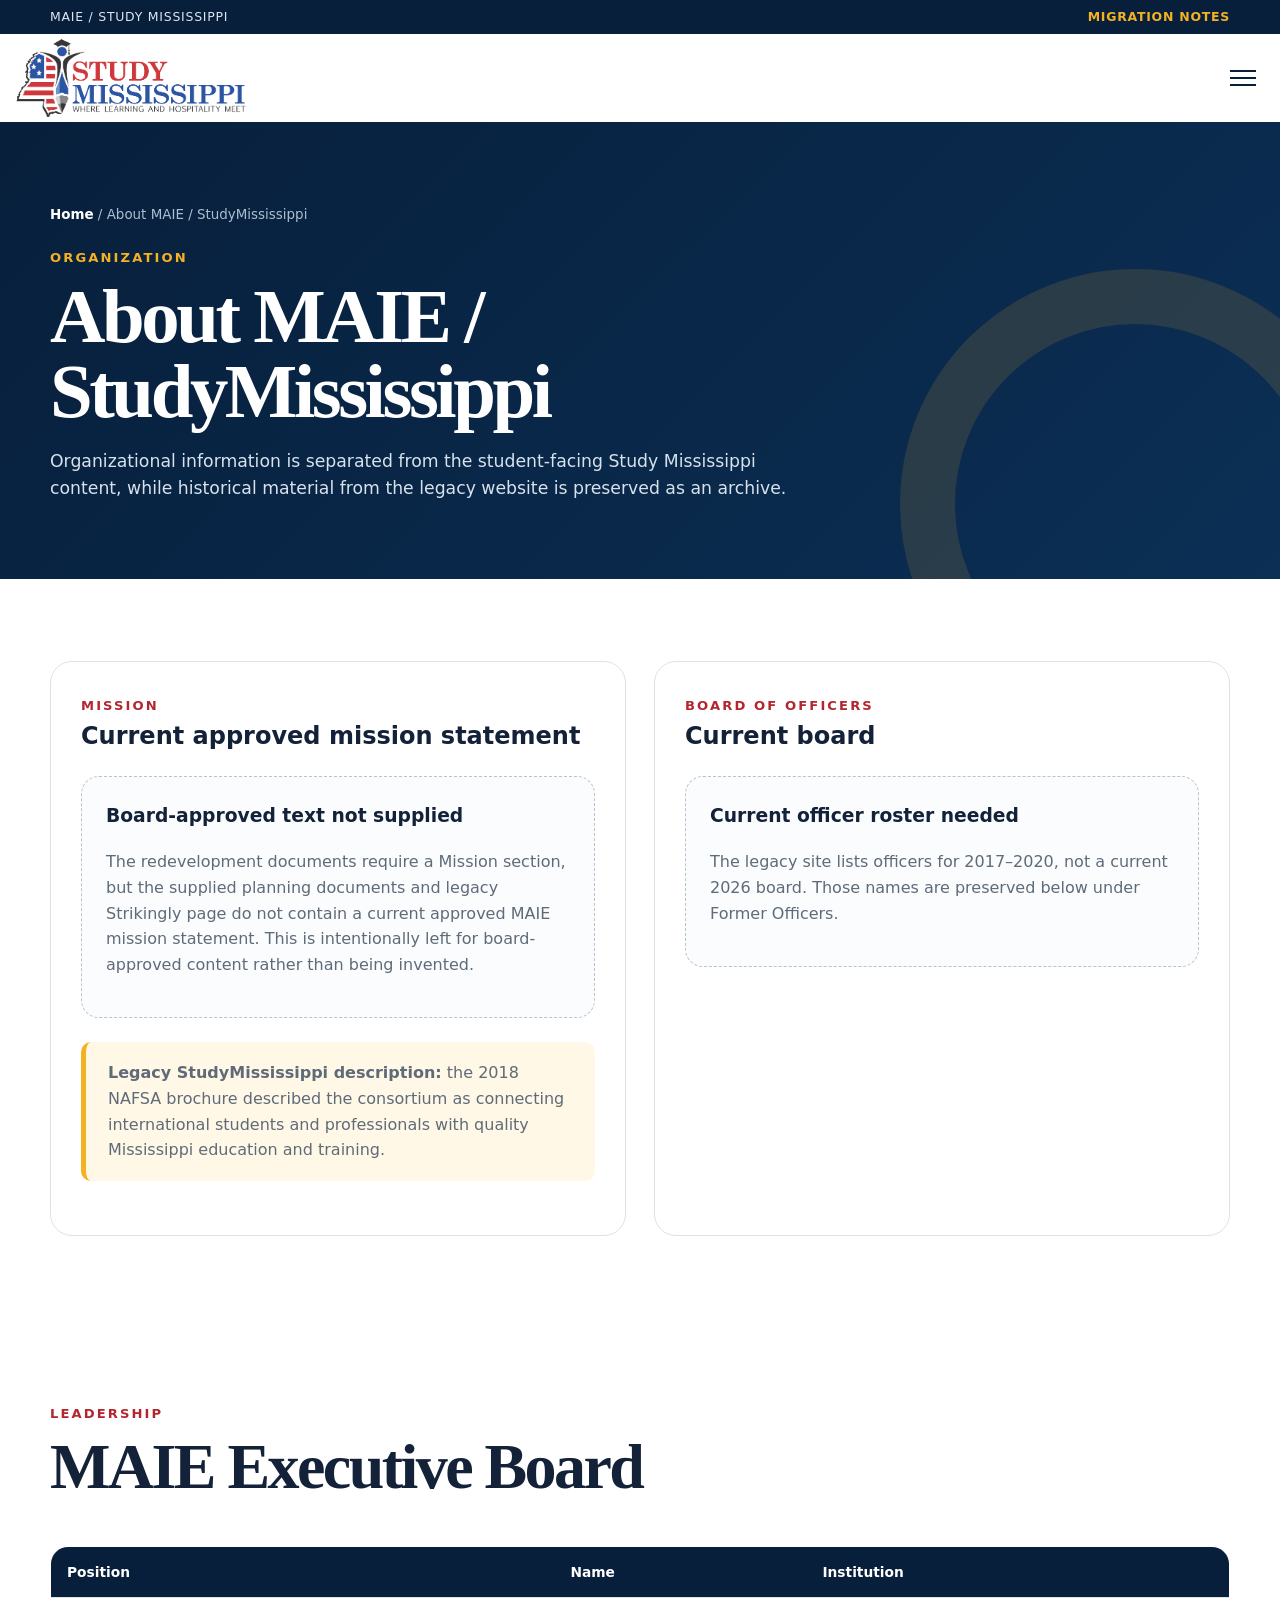
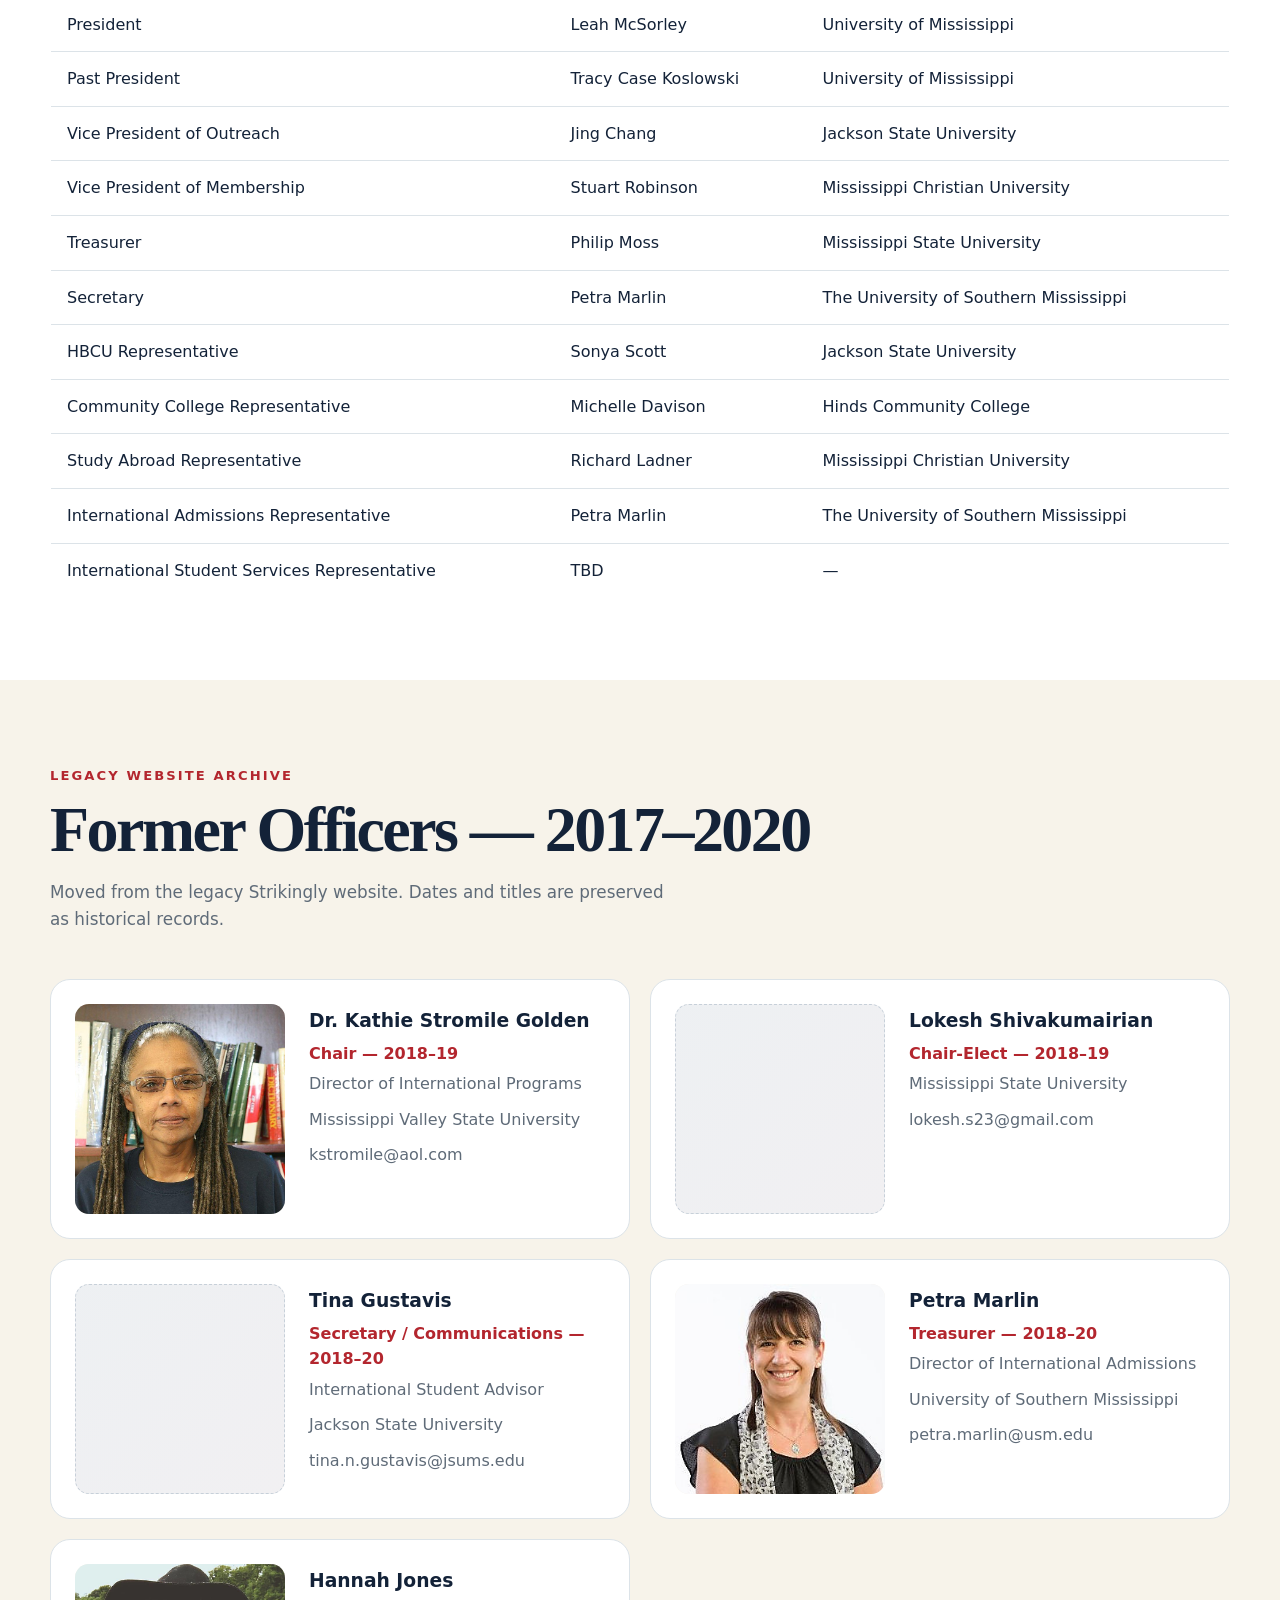
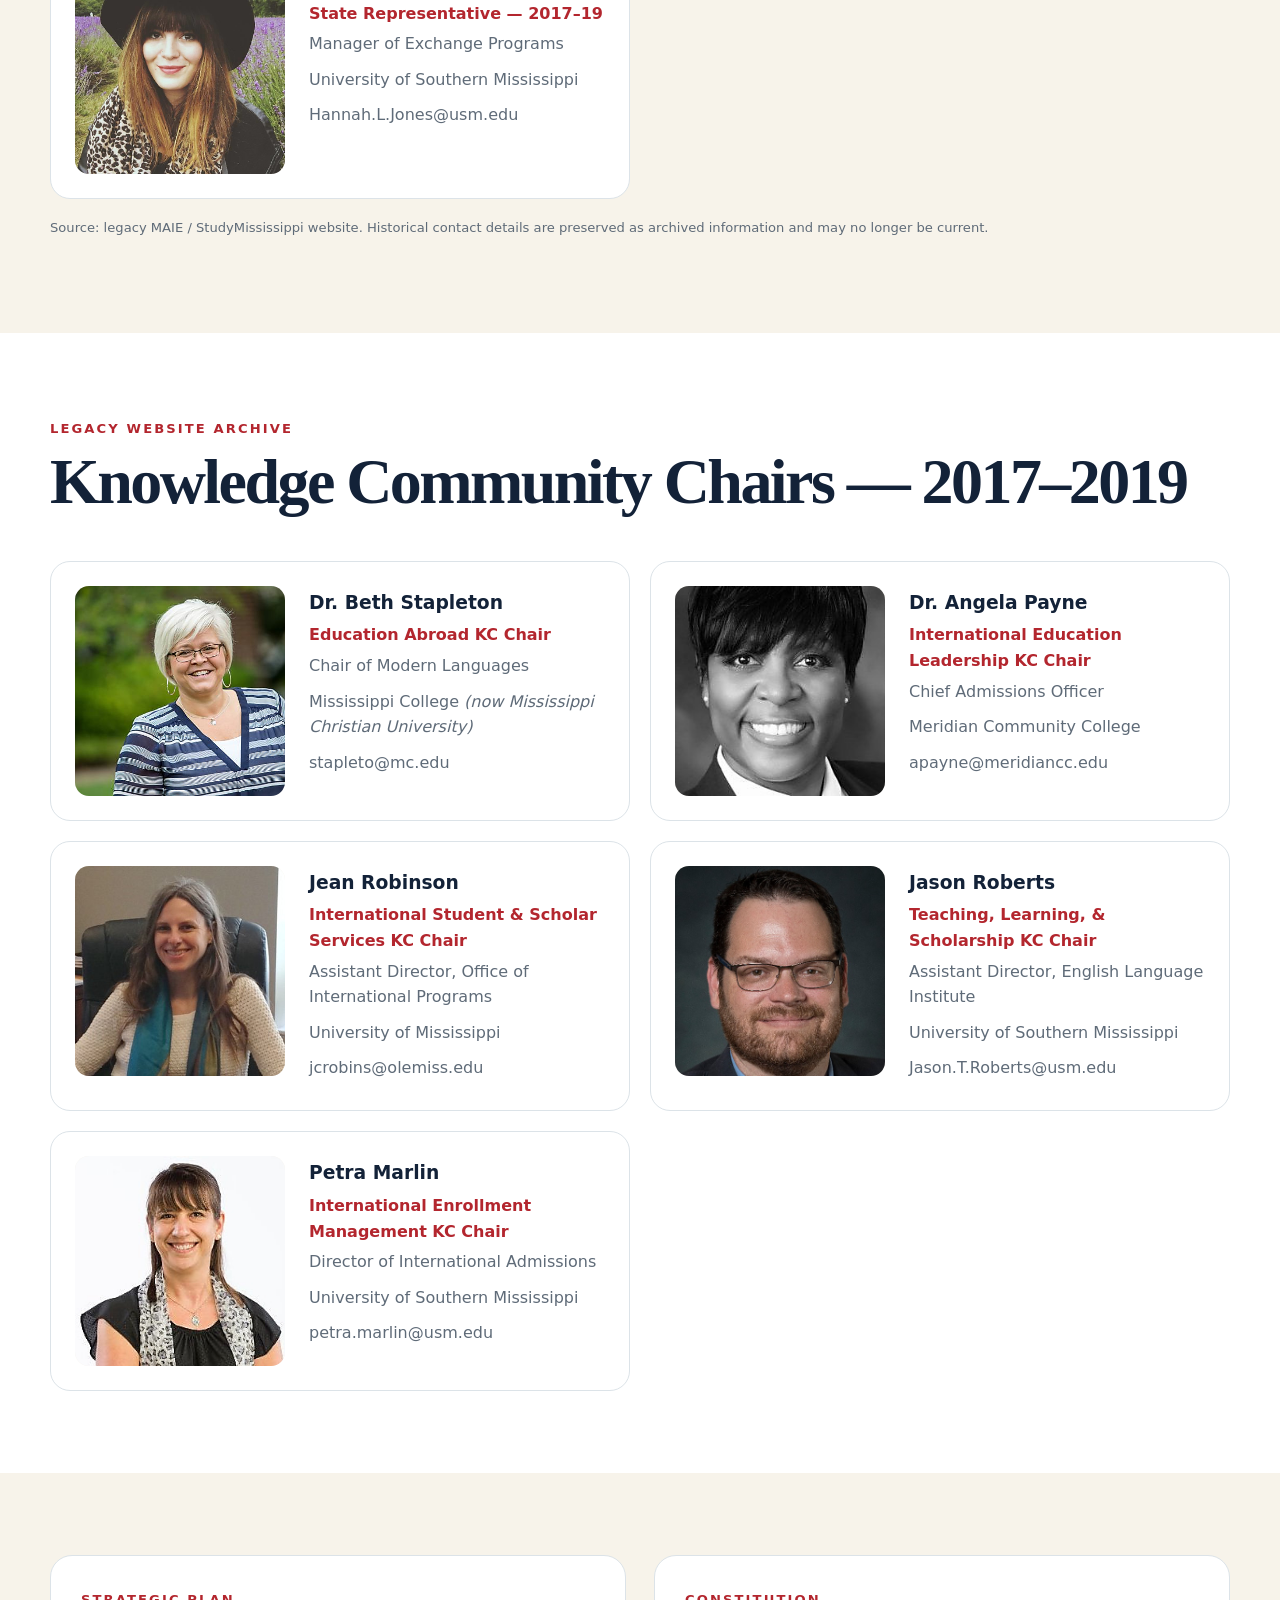
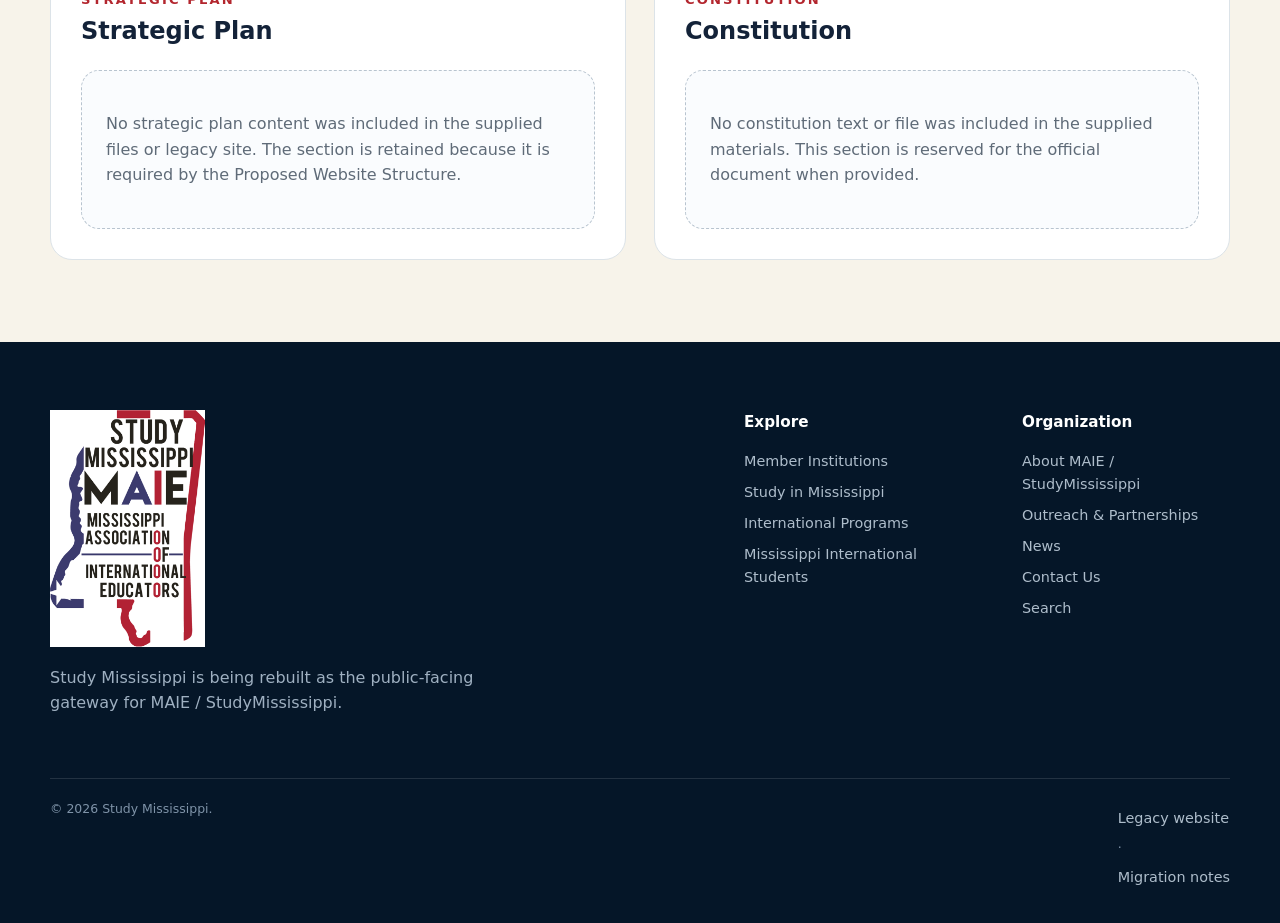
==== about.html @ 1ff39a33 "Update site links to news.html" ====
<!doctype html><html lang="en"><head><meta charset="utf-8"><meta name="viewport" content="width=device-width, initial-scale=1"><meta name="description" content="About MAIE / StudyMississippi - Study Mississippi"><title>About MAIE / StudyMississippi | Study Mississippi</title><link rel="stylesheet" href="styles.css?v=20261002-nav-dropdowns"><!-- Local portrait originals synced into assets/people on 2026-10-01. --></head><body><a class="skip-link" href="#main">Skip to content</a>
<header class="site-header">
  <div class="utility-bar"><div class="container utility-inner"><span>MAIE / Study Mississippi</span><a href="migration-notes.html">Migration Notes</a></div></div>
  <div class="container nav-wrap">
    <a class="brand" href="index.html" aria-label="Study Mississippi home"><img src="assets/user-horizontal-logo.jpg" alt="Study Mississippi"></a>
    <button class="menu-toggle" type="button" aria-expanded="false" aria-controls="main-nav"><span></span><span></span><span></span><span class="sr-only">Open menu</span></button>
    <nav id="main-nav" class="main-nav" aria-label="Main navigation"><a href="about.html" aria-current="page">About MAIE / StudyMississippi</a><a href="member-institutions.html">Member Institutions</a><a href="study-in-mississippi.html">Study in Mississippi</a><a href="international-programs.html">International Programs</a><a href="international-students.html">Mississippi International Students</a><a href="outreach-partnerships.html">Outreach &amp; Partnerships</a><a href="contact.html">Contact Us</a><a href="news.html">News</a><form class="header-search" action="search.html" method="get" role="search"><label class="sr-only" for="header-search-abouthtml">Search</label><input id="header-search-abouthtml" name="q" type="search" placeholder="Search"><button type="submit" aria-label="Search">⌕</button></form></nav>
  </div>
</header><main id="main"><section class="page-hero"><div class="container"><div class="breadcrumbs"><a href="index.html">Home</a> / About MAIE / StudyMississippi</div><span class="section-kicker">Organization</span><h1>About MAIE / StudyMississippi</h1><p>Organizational information is separated from the student-facing Study Mississippi content, while historical material from the legacy website is preserved as an archive.</p></div></section><section class="page-section"><div class="container">
<div class="content-grid">
<article class="info-card"><span class="section-kicker">Mission</span><h2>Current approved mission statement</h2><div class="pending-box"><h3>Board-approved text not supplied</h3><p>The redevelopment documents require a Mission section, but the supplied planning documents and legacy Strikingly page do not contain a current approved MAIE mission statement. This is intentionally left for board-approved content rather than being invented.</p></div>
<p class="archive-note"><strong>Legacy StudyMississippi description:</strong> the 2018 NAFSA brochure described the consortium as connecting international students and professionals with quality Mississippi education and training.</p></article>
<article class="info-card"><span class="section-kicker">Board of Officers</span><h2>Current board</h2><div class="pending-box"><h3>Current officer roster needed</h3><p>The legacy site lists officers for 2017–2020, not a current 2026 board. Those names are preserved below under Former Officers.</p></div></article>
</div>
</div></section>

<section class="page-section" id="executive-board"><div class="container">
<div class="section-heading"><span class="section-kicker">Leadership</span><h2>MAIE Executive Board</h2></div>
<table class="record-table"><thead><tr><th>Position</th><th>Name</th><th>Institution</th></tr></thead><tbody>
<tr><td>President</td><td>Leah McSorley</td><td>University of Mississippi</td></tr>
<tr><td>Past President</td><td>Tracy Case Koslowski</td><td>University of Mississippi</td></tr>
<tr><td>Vice President of Outreach</td><td>Jing Chang</td><td>Jackson State University</td></tr>
<tr><td>Vice President of Membership</td><td>Stuart Robinson</td><td>Mississippi Christian University</td></tr>
<tr><td>Treasurer</td><td>Philip Moss</td><td>Mississippi State University</td></tr>
<tr><td>Secretary</td><td>Petra Marlin</td><td>The University of Southern Mississippi</td></tr>
<tr><td>HBCU Representative</td><td>Sonya Scott</td><td>Jackson State University</td></tr>
<tr><td>Community College Representative</td><td>Michelle Davison</td><td>Hinds Community College</td></tr>
<tr><td>Study Abroad Representative</td><td>Richard Ladner</td><td>Mississippi Christian University</td></tr>
<tr><td>International Admissions Representative</td><td>Petra Marlin</td><td>The University of Southern Mississippi</td></tr>
<tr><td>International Student Services Representative</td><td>TBD</td><td>&mdash;</td></tr>
</tbody></table>
</div></section>

<section class="page-section alt" id="former-officers"><div class="container"><div class="section-heading"><span class="section-kicker">Legacy website archive</span><h2>Former Officers — 2017–2020</h2><p>Moved from the legacy Strikingly website. Dates and titles are preserved as historical records.</p></div>
<div class="profile-grid">
<div class="profile-card"><img class="profile-photo" loading="lazy" decoding="async" src="assets/people/kathie-stromile-golden.jpg" alt="Legacy portrait from the 2018 MAIE website"><h3>Dr. Kathie Stromile Golden</h3><div class="role">Chair — 2018–19</div><p>Director of International Programs</p><p>Mississippi Valley State University</p><p><a href="mailto:kstromile@aol.com">kstromile@aol.com</a></p></div>
<div class="profile-card"><div class="profile-photo profile-photo-placeholder" aria-hidden="true"></div><h3>Lokesh Shivakumairian</h3><div class="role">Chair-Elect — 2018–19</div><p>Mississippi State University</p><p><a href="mailto:lokesh.s23@gmail.com">lokesh.s23@gmail.com</a></p></div>
<div class="profile-card"><div class="profile-photo profile-photo-placeholder" aria-hidden="true"></div><h3>Tina Gustavis</h3><div class="role">Secretary / Communications — 2018–20</div><p>International Student Advisor</p><p>Jackson State University</p><p><a href="mailto:tina.n.gustavis@jsums.edu">tina.n.gustavis@jsums.edu</a></p></div>
<div class="profile-card"><img class="profile-photo" loading="lazy" decoding="async" src="assets/people/petra-marlin-board.jpg" alt="Legacy portrait from the 2018 MAIE website"><h3>Petra Marlin</h3><div class="role">Treasurer — 2018–20</div><p>Director of International Admissions</p><p>University of Southern Mississippi</p><p><a href="mailto:petra.marlin@usm.edu">petra.marlin@usm.edu</a></p></div>
<div class="profile-card"><img class="profile-photo" loading="lazy" decoding="async" src="assets/people/hannah-jones.jpg" alt="Legacy portrait from the 2018 MAIE website"><h3>Hannah Jones</h3><div class="role">State Representative — 2017–19</div><p>Manager of Exchange Programs</p><p>University of Southern Mississippi</p><p><a href="mailto:Hannah.L.Jones@usm.edu">Hannah.L.Jones@usm.edu</a></p></div>
</div>
<p class="source-note">Source: legacy MAIE / StudyMississippi website. Historical contact details are preserved as archived information and may no longer be current.</p>
</div></section>

<section class="page-section" id="kc-chairs"><div class="container"><div class="section-heading"><span class="section-kicker">Legacy website archive</span><h2>Knowledge Community Chairs — 2017–2019</h2></div>
<div class="profile-grid">
<div class="profile-card"><img class="profile-photo" loading="lazy" decoding="async" src="assets/people/beth-stapleton.jpg" alt="Legacy section image from the 2018 MAIE website"><h3>Dr. Beth Stapleton</h3><div class="role">Education Abroad KC Chair</div><p>Chair of Modern Languages</p><p>Mississippi College <em>(now Mississippi Christian University)</em></p><p><a href="mailto:stapleto@mc.edu">stapleto@mc.edu</a></p></div>
<div class="profile-card"><img class="profile-photo" loading="lazy" decoding="async" src="assets/people/angela-payne.jpg" alt="Legacy section image from the 2018 MAIE website"><h3>Dr. Angela Payne</h3><div class="role">International Education Leadership KC Chair</div><p>Chief Admissions Officer</p><p>Meridian Community College</p><p><a href="mailto:apayne@meridiancc.edu">apayne@meridiancc.edu</a></p></div>
<div class="profile-card"><img class="profile-photo" loading="lazy" decoding="async" src="assets/people/jean-robinson.jpg" alt="Legacy section image from the 2018 MAIE website"><h3>Jean Robinson</h3><div class="role">International Student & Scholar Services KC Chair</div><p>Assistant Director, Office of International Programs</p><p>University of Mississippi</p><p><a href="mailto:jcrobins@olemiss.edu">jcrobins@olemiss.edu</a></p></div>
<div class="profile-card"><img class="profile-photo" loading="lazy" decoding="async" src="assets/people/jason-roberts.jpg" alt="Legacy section image from the 2018 MAIE website"><h3>Jason Roberts</h3><div class="role">Teaching, Learning, & Scholarship KC Chair</div><p>Assistant Director, English Language Institute</p><p>University of Southern Mississippi</p><p><a href="mailto:Jason.T.Roberts@usm.edu">Jason.T.Roberts@usm.edu</a></p></div>
<div class="profile-card"><img class="profile-photo" loading="lazy" decoding="async" src="assets/people/petra-marlin-kc.jpg" alt="Legacy section image from the 2018 MAIE website"><h3>Petra Marlin</h3><div class="role">International Enrollment Management KC Chair</div><p>Director of International Admissions</p><p>University of Southern Mississippi</p><p><a href="mailto:petra.marlin@usm.edu">petra.marlin@usm.edu</a></p></div>
</div></div></section>

<section class="page-section alt"><div class="container"><div class="content-grid">
<article class="info-card"><span class="section-kicker">Strategic Plan</span><h2>Strategic Plan</h2><div class="pending-box"><p>No strategic plan content was included in the supplied files or legacy site. The section is retained because it is required by the Proposed Website Structure.</p></div></article>
<article class="info-card"><span class="section-kicker">Constitution</span><h2>Constitution</h2><div class="pending-box"><p>No constitution text or file was included in the supplied materials. This section is reserved for the official document when provided.</p></div></article>
</div></div></section></main><footer class="site-footer"><div class="container footer-grid">
    <div class="footer-brand"><img src="assets/user-horizontal-logo.jpg" alt="Study Mississippi"><p>Study Mississippi is being rebuilt as the public-facing gateway for MAIE / StudyMississippi.</p></div>
    <div><h3>Explore</h3><a href="member-institutions.html">Member Institutions</a><a href="study-in-mississippi.html">Study in Mississippi</a><a href="international-programs.html">International Programs</a><a href="international-students.html">Mississippi International Students</a></div>
    <div><h3>Organization</h3><a href="about.html">About MAIE / StudyMississippi</a><a href="outreach-partnerships.html">Outreach &amp; Partnerships</a><a href="news.html">News</a><a href="contact.html">Contact Us</a><a href="search.html">Search</a></div>
  </div><div class="container footer-bottom"><span>© <span id="year"></span> Study Mississippi.</span><span><a href="https://maiestudyms.mystrikingly.com/" target="_blank" rel="noreferrer">Legacy website</a> · <a href="migration-notes.html">Migration notes</a></span></div></footer><script src="script.js?v=20261002-nav-dropdowns"></script></body></html>
---- styles.css ----
:root{
  --navy:#071f3b;
  --navy-2:#0b2f55;
  --red:#b3262e;
  --gold:#f4b223;
  --cream:#f7f3ea;
  --sky:#dfeaf2;
  --ink:#132238;
  --muted:#5f6b78;
  --white:#fff;
  --line:#dce3e8;
  --shadow:0 20px 55px rgba(7,31,59,.12);
  --radius:22px;
}
*{box-sizing:border-box}
html{scroll-behavior:smooth}
body{margin:0;color:var(--ink);background:#fff;font-family:Inter,ui-sans-serif,system-ui,-apple-system,BlinkMacSystemFont,"Segoe UI",sans-serif;line-height:1.6}
img{max-width:100%;display:block}
a{color:inherit;text-decoration:none}
button{font:inherit}
.container{width:min(1180px,calc(100% - 40px));margin:0 auto}
.sr-only{position:absolute;width:1px;height:1px;padding:0;margin:-1px;overflow:hidden;clip:rect(0,0,0,0);white-space:nowrap;border:0}
.skip-link{position:fixed;left:16px;top:-80px;z-index:999;background:var(--gold);color:var(--navy);padding:10px 16px;border-radius:8px;font-weight:800}
.skip-link:focus{top:16px}

.utility-bar{background:var(--navy);color:#dce7f2;font-size:.78rem;letter-spacing:.06em;text-transform:uppercase}
.utility-inner{display:flex;justify-content:space-between;align-items:center;min-height:34px}
.utility-inner a{color:var(--gold);font-weight:800}

.site-header{position:relative;z-index:50;background:#fff;box-shadow:0 1px 0 rgba(7,31,59,.08)}
.nav-wrap{display:flex;align-items:center;justify-content:space-between;gap:30px;min-height:88px}
.brand{display:block;width:min(240px,35vw)}
.brand img{width:100%;height:auto;max-height:72px;object-fit:contain}
.main-nav{display:flex;align-items:center;gap:24px;font-weight:750;font-size:.94rem}
.main-nav>a:not(.nav-cta){position:relative}
.main-nav>a:not(.nav-cta)::after{content:"";position:absolute;height:2px;background:var(--red);left:0;right:100%;bottom:-6px;transition:.2s ease}
.main-nav>a:not(.nav-cta):hover::after{right:0}
.nav-cta{background:var(--red);color:#fff;padding:11px 16px;border-radius:999px}
.menu-toggle{display:none;border:0;background:transparent;padding:8px}
.menu-toggle span:not(.sr-only){display:block;width:26px;height:2px;background:var(--navy);margin:5px 0}

.hero{
  position:relative;
  min-height:738px;
  display:flex;
  align-items:center;
  color:#fff;
  overflow:hidden;
  background:#071f3b;
}
.hero::before{
  content:"";
  position:absolute;
  inset:0;
  z-index:0;
  background:url("assets/biloxi-lighthouse-hero-20261002.webp") center top / cover no-repeat;
  transform:translateX(100px);
  pointer-events:none;
}
.hero::after{display:none}
.hero-overlay{
  position:absolute;
  inset:0;
  z-index:1;
  pointer-events:none;
  background:
    linear-gradient(90deg,
      #071f3b 0%,
      rgba(7,31,59,.98) 22%,
      rgba(7,31,59,.90) 36%,
      rgba(7,31,59,.68) 49%,
      rgba(7,31,59,.34) 61%,
      rgba(7,31,59,.12) 73%,
      rgba(7,31,59,0) 86%),
    linear-gradient(180deg,
      rgba(7,31,59,.02) 55%,
      rgba(7,31,59,.18) 100%);
}
.hero-content{
  position:relative;
  z-index:2;
  width:min(1180px,calc(100% - 40px));
  margin:0 auto;
  padding:0;
}
.eyebrow,.section-kicker{display:inline-block;color:var(--red);font-size:.82rem;font-weight:900;letter-spacing:.16em;text-transform:uppercase}
.eyebrow{color:var(--gold);margin-bottom:18px}
.hero h1{font-family:Georgia,"Times New Roman",serif;font-size:clamp(3.5rem,7vw,6.7rem);line-height:.92;letter-spacing:-.055em;margin:0;max-width:900px}
.hero-copy{font-size:1.2rem;max-width:650px;color:#e8edf3;margin:28px 0 34px}
.hero-actions{display:flex;gap:14px;flex-wrap:wrap}
.button{display:inline-flex;align-items:center;justify-content:center;min-height:48px;padding:0 22px;border-radius:999px;font-weight:850;transition:transform .18s ease,box-shadow .18s ease,background .18s ease}
.button:hover{transform:translateY(-2px)}
.button-primary{background:var(--gold);color:var(--navy);box-shadow:0 12px 28px rgba(0,0,0,.2)}
.button-ghost{border:1px solid rgba(255,255,255,.65);color:#fff;background:rgba(255,255,255,.08)}
.button-dark{background:var(--navy);color:#fff}
.button-light{background:#fff;color:var(--navy)}
.hero-credit{position:absolute;z-index:3;right:24px;bottom:20px;color:rgba(255,255,255,.78);font-size:.72rem}

.intro-strip{background:var(--gold);color:var(--navy)}
.intro-grid{display:grid;grid-template-columns:1.15fr .85fr;gap:70px;align-items:center;padding:48px 0}
.intro-strip .section-kicker{color:var(--red)}
.intro-grid h2{font-size:clamp(1.8rem,3vw,3rem);line-height:1.08;margin:8px 0 0}
.intro-grid p{font-size:1.05rem;margin:0;font-weight:650}

.section{padding:100px 0}
.section-heading{margin-bottom:46px}
.section-heading h2,.students-copy h2,.gema-panel h2,.contact h2{font-family:Georgia,"Times New Roman",serif;font-size:clamp(2.5rem,5vw,4.6rem);line-height:1.02;letter-spacing:-.04em;margin:9px 0 0}
.section-heading p{color:var(--muted);max-width:620px;font-size:1.05rem}
.split-heading{display:grid;grid-template-columns:1.08fr .92fr;gap:70px;align-items:end}
.centered{text-align:center;max-width:780px;margin:0 auto 52px}
.centered p{margin:18px auto 0}

.why{background:#fff}
.feature-grid{display:grid;grid-template-columns:repeat(3,1fr);gap:22px}
.feature-card{position:relative;border:1px solid var(--line);border-radius:var(--radius);padding:34px 30px 36px;background:#fff;min-height:260px;transition:.2s ease}
.feature-card:hover{transform:translateY(-5px);box-shadow:var(--shadow);border-color:transparent}
.feature-number{font-family:Georgia,serif;color:var(--red);font-size:1.1rem;font-weight:800}
.feature-card h3{font-size:1.5rem;margin:38px 0 12px}
.feature-card p{color:var(--muted);margin:0}
.quote-banner{margin-top:48px;padding:34px 42px;background:var(--cream);border-left:7px solid var(--gold);display:flex;justify-content:space-between;gap:30px;align-items:center}
.quote-banner p{font-family:Georgia,serif;font-size:1.55rem;font-style:italic;margin:0}
.quote-banner span{font-size:.78rem;font-weight:900;text-transform:uppercase;letter-spacing:.14em;color:var(--red);white-space:nowrap}

.institutions{background:var(--cream)}
.institution-grid{display:grid;grid-template-columns:repeat(3,1fr);gap:22px}
.institution-card{background:#fff;border-radius:var(--radius);padding:28px;display:grid;grid-template-columns:auto 1fr auto;gap:18px;align-items:center;box-shadow:0 10px 30px rgba(7,31,59,.06);transition:.2s ease}
.institution-card:hover{transform:translateY(-4px);box-shadow:var(--shadow)}
.institution-icon{width:58px;height:58px;border-radius:16px;background:var(--navy);color:var(--gold);display:grid;place-items:center;font-weight:900;font-size:1.1rem}
.institution-card h3{margin:0 0 6px;font-size:1.22rem}
.institution-card p{margin:0;color:var(--muted);font-size:.91rem}
.arrow{font-size:1.55rem;color:var(--red)}

.students{background:var(--navy);color:#fff}
.students-layout{display:grid;grid-template-columns:.8fr 1.2fr;gap:80px;align-items:start}
.light{color:var(--gold)}
.students-copy p{color:#ccd9e5;font-size:1.05rem;margin:24px 0 30px}
.text-link{font-weight:850;color:var(--gold)}
.student-links{border-top:1px solid rgba(255,255,255,.18)}
.student-links a{display:grid;grid-template-columns:54px 1fr;gap:6px 18px;padding:23px 0;border-bottom:1px solid rgba(255,255,255,.18);transition:.2s ease}
.student-links a:hover{padding-left:10px;background:linear-gradient(90deg,rgba(255,255,255,.05),transparent)}
.student-links span{grid-row:1/3;color:var(--gold);font-family:Georgia,serif;font-size:1.25rem}
.student-links strong{font-size:1.1rem}
.student-links em{font-style:normal;color:#aebfd0;font-size:.9rem}

.gema{background:#fff}
.gema-grid{display:grid;grid-template-columns:1fr 1fr;gap:72px;align-items:start}
.gema-panel{position:static}
.gema-panel p{color:var(--muted);font-size:1.02rem}
.gema-panel .button{margin-top:10px}
.program-list{border-top:1px solid var(--line)}
.program-list article{display:grid;grid-template-columns:56px 1fr;gap:22px;padding:28px 0;border-bottom:1px solid var(--line)}
.program-list span{color:var(--red);font-family:Georgia,serif;font-size:1.3rem;font-weight:800}
.program-list h3{margin:0 0 7px;font-size:1.35rem}
.program-list p{margin:0;color:var(--muted)}

.events{background:var(--sky)}
.event-feature{display:grid;grid-template-columns:1.05fr .95fr;min-height:410px;background:#fff;border-radius:30px;overflow:hidden;box-shadow:var(--shadow)}
.event-art{position:relative;overflow:hidden;background:linear-gradient(135deg,var(--navy),#214f76);min-height:340px}
.event-art::before{content:"MISSISSIPPI";position:absolute;left:-12px;bottom:10px;color:rgba(255,255,255,.08);font-weight:900;font-size:clamp(4rem,8vw,8rem);letter-spacing:-.06em;white-space:nowrap}
.event-shape{position:absolute;border-radius:50%}
.event-shape-one{width:330px;height:330px;background:var(--gold);left:-80px;top:-120px}
.event-shape-two{width:250px;height:250px;border:55px solid var(--red);right:-55px;bottom:-80px}
.event-badge{position:absolute;inset:50% auto auto 50%;transform:translate(-50%,-50%);width:190px;height:190px;border-radius:50%;background:#fff;color:var(--navy);display:grid;place-items:center;text-align:center;font-weight:900;letter-spacing:.12em;box-shadow:0 18px 50px rgba(0,0,0,.25)}
.event-badge strong{display:block;font-size:2.5rem;letter-spacing:-.04em}
.event-content{padding:56px;display:flex;flex-direction:column;justify-content:center}
.event-label{color:var(--red);font-weight:900;font-size:.78rem;letter-spacing:.14em;text-transform:uppercase}
.event-content h3{font-family:Georgia,serif;font-size:2.6rem;line-height:1.05;margin:10px 0 18px}
.event-content p{color:var(--muted);margin:0 0 24px}
.dark-link{color:var(--navy)}

.contact{background:#fff}
.contact-card{background:var(--red);color:#fff;border-radius:30px;padding:64px;display:grid;grid-template-columns:1.15fr .85fr;gap:60px;align-items:center}
.contact-card p{color:#f6dadd;max-width:660px}
.contact-actions{text-align:right}
.contact-note{font-size:.75rem;margin:10px 0 0 auto;max-width:330px!important}

.site-footer{background:#051628;color:#d8e3ee;padding:68px 0 26px}
.footer-grid{display:grid;grid-template-columns:1.8fr .6fr .6fr;gap:70px}
.footer-brand img{width:240px;opacity:.95}
.footer-brand p{color:#9fb0c1;max-width:440px}
.site-footer h3{color:#fff;font-size:.95rem;margin:0 0 16px}
.site-footer a{display:block;color:#aebdcb;margin:8px 0;font-size:.9rem}
.site-footer a:hover{color:var(--gold)}
.footer-bottom{border-top:1px solid rgba(255,255,255,.12);margin-top:46px;padding-top:20px;display:flex;justify-content:space-between;gap:20px;color:#7f93a8;font-size:.78rem}

@media (max-width:980px){
  .menu-toggle{display:block}
  .main-nav{display:none;position:absolute;left:0;right:0;top:122px;background:#fff;padding:20px;box-shadow:0 18px 35px rgba(7,31,59,.12);flex-direction:column;align-items:stretch}
  .main-nav.open{display:flex}
  .nav-cta{text-align:center}
  .hero{min-height:657px}
  .intro-grid,.split-heading,.students-layout,.gema-grid,.contact-card{grid-template-columns:1fr;gap:38px}
  .feature-grid,.institution-grid{grid-template-columns:1fr}
  .gema-panel{position:static}
  .event-feature{grid-template-columns:1fr}
  .contact-actions{text-align:left}
  .contact-note{margin-left:0!important}
}
@media (max-width:700px){
  .container{width:min(100% - 28px,1180px)}
  .utility-bar{display:none}
  .nav-wrap{min-height:78px}
  .brand{width:255px;max-width:72vw}
  .main-nav{top:78px}
  .hero{
    min-height:612px;
    background-position:64% top;
    background-size:cover;
  }
  .hero-content{padding:0}
  .hero h1{font-size:clamp(3.1rem,15vw,5rem)}
  .hero-copy{font-size:1rem}
  .hero-credit{display:none}
  .intro-grid{padding:36px 0;gap:20px}
  .section{padding:72px 0}
  .section-heading h2,.students-copy h2,.gema-panel h2,.contact h2{font-size:clamp(2.4rem,11vw,3.5rem)}
  .quote-banner{padding:28px;display:block}
  .quote-banner span{display:block;margin-top:16px}
  .students-layout{gap:45px}
  .event-content{padding:36px 28px}
  .event-content h3{font-size:2.2rem}
  .contact-card{padding:38px 28px}
  .footer-grid{grid-template-columns:1fr;gap:34px}
  .footer-brand img{width:280px}
  .footer-bottom{display:block}
  .footer-bottom span{display:block;margin-top:6px}
}

/* Multi-page layout */
.page-hero{background:linear-gradient(135deg,var(--navy),var(--navy-2));color:#fff;padding:82px 0 76px;position:relative;overflow:hidden}
.page-hero::after{content:"";position:absolute;width:360px;height:360px;border:55px solid rgba(244,178,35,.13);border-radius:50%;right:-90px;bottom:-160px}
.page-hero .container{position:relative;z-index:1}
.page-hero .section-kicker{color:var(--gold)}
.page-hero h1{font-family:Georgia,"Times New Roman",serif;font-size:clamp(3rem,6vw,5.4rem);line-height:.98;letter-spacing:-.045em;margin:10px 0 18px;max-width:900px}
.page-hero p{max-width:760px;color:#d7e2ec;font-size:1.08rem;margin:0}
.breadcrumbs{font-size:.84rem;color:#aebed0;margin-bottom:18px}
.breadcrumbs a{color:#fff;font-weight:750}
.page-section{padding:82px 0}
.page-section.alt{background:var(--cream)}
.page-section.blue{background:var(--sky)}
.prose{max-width:820px}
.prose h2{font-family:Georgia,"Times New Roman",serif;font-size:clamp(2.1rem,4vw,3.6rem);line-height:1.05;margin:0 0 20px}
.prose h3{font-size:1.35rem;margin:34px 0 10px}
.prose p,.prose li{color:var(--muted);font-size:1.02rem}
.content-grid{display:grid;grid-template-columns:1fr 1fr;gap:28px}
.info-card{border:1px solid var(--line);border-radius:var(--radius);background:#fff;padding:30px}
.info-card h2,.info-card h3{margin-top:0}
.info-card p{color:var(--muted)}
.directory-nav{display:flex;gap:12px;flex-wrap:wrap;margin:30px 0 0}
.directory-nav a{background:#fff;border:1px solid var(--line);border-radius:999px;padding:10px 16px;font-weight:800;color:var(--navy)}
.directory-nav a:hover{border-color:var(--red);color:var(--red)}
.directory-section{scroll-margin-top:24px;padding:70px 0;border-bottom:1px solid var(--line)}
.directory-section:first-child{padding-top:0}
.directory-section:last-child{border-bottom:0;padding-bottom:0}
.directory-heading{display:flex;justify-content:space-between;gap:28px;align-items:end;margin-bottom:28px}
.directory-heading h2{font-family:Georgia,"Times New Roman",serif;font-size:clamp(2.2rem,4vw,3.5rem);margin:0}
.directory-heading p{max-width:620px;color:var(--muted);margin:0}
.school-list{display:grid;grid-template-columns:repeat(2,1fr);gap:14px}
.school-item{display:flex;align-items:center;justify-content:space-between;gap:16px;background:#fff;border:1px solid var(--line);border-radius:16px;padding:18px 20px;font-weight:800}
.school-item span{color:var(--red);font-size:.9rem}
.school-source{margin-top:22px;color:var(--muted);font-size:.85rem}
.resource-grid{display:grid;grid-template-columns:repeat(2,1fr);gap:20px}
.resource-card{background:#fff;border:1px solid var(--line);border-radius:var(--radius);padding:28px}
.resource-card h3{margin:0 0 8px}
.resource-card p{margin:0;color:var(--muted)}
.resource-card .text-link{display:inline-block;margin-top:16px;color:var(--red)}
.timeline{border-left:3px solid var(--gold);padding-left:26px}
.timeline article{margin:0 0 30px}
.timeline article:last-child{margin-bottom:0}
.timeline h3{margin:0 0 6px}
.timeline p{margin:0;color:var(--muted)}
.contact-page-card{background:var(--navy);color:#fff;border-radius:30px;padding:48px}
.contact-page-card p{color:#cbd7e2}
.back-home{display:inline-flex;margin-top:28px;font-weight:850;color:var(--gold)}

@media (max-width:900px){
  .content-grid,.resource-grid,.school-list{grid-template-columns:1fr}
  .directory-heading{display:block}
  .directory-heading p{margin-top:10px}
}

/* v2 information architecture */
.main-nav{gap:14px;font-size:.82rem;white-space:nowrap}
.main-nav a[aria-current="page"]{color:var(--red)}
.brand{width:min(250px,32vw)}
.brand img{max-height:68px;object-fit:contain}
.architecture-grid{display:grid;grid-template-columns:repeat(3,1fr);gap:20px}
.architecture-card{display:block;border:1px solid var(--line);background:#fff;border-radius:20px;padding:24px;transition:.2s ease}
.architecture-card:hover{transform:translateY(-4px);box-shadow:var(--shadow);border-color:transparent}
.architecture-card h3{margin:8px 0 8px;font-size:1.22rem}
.architecture-card p{margin:0;color:var(--muted);font-size:.94rem}
.archive-note{border-left:5px solid var(--gold);background:#fff8e6;padding:18px 22px;border-radius:10px;margin:24px 0;color:#59460e}
.source-note{font-size:.82rem;color:var(--muted);margin-top:18px}
.profile-grid{display:grid;grid-template-columns:repeat(2,1fr);gap:20px}
.profile-card{
  border:1px solid var(--line);
  border-radius:20px;
  padding:24px;
  background:#fff;
  display:grid;
  grid-template-columns:210px minmax(0,1fr);
  column-gap:24px;
  align-items:start;
}
.profile-card h3{
  grid-column:2;
  margin:2px 0 5px;
  align-self:start;
}
.profile-card .role{
  grid-column:2;
  font-weight:800;
  color:var(--red);
}
.profile-card p{
  grid-column:2;
  margin:5px 0;
  color:var(--muted);
}
.member-grid{display:grid;grid-template-columns:repeat(3,1fr);gap:18px}
.member-card{display:flex;flex-direction:column;justify-content:space-between;min-height:150px;border:1px solid var(--line);border-radius:18px;padding:20px;background:#fff}
.member-card h3{margin:0 0 6px;font-size:1.08rem}
.member-card p{margin:0;color:var(--muted);font-size:.9rem}
.member-card span{margin-top:14px;color:var(--red);font-weight:800;font-size:.86rem}
.legacy-member{display:grid;grid-template-columns:86px 1fr;gap:16px;align-items:center}
.legacy-member img{width:76px;height:64px;object-fit:contain;background:#fff;border-radius:10px}
.record-table{width:100%;border-collapse:collapse;background:#fff;border:1px solid var(--line);border-radius:18px;overflow:hidden}
.record-table th,.record-table td{text-align:left;padding:14px 16px;border-bottom:1px solid var(--line);vertical-align:top}
.record-table th{background:var(--navy);color:#fff;font-size:.86rem}
.record-table tr:last-child td{border-bottom:0}
.status-chip{display:inline-block;border-radius:999px;padding:5px 9px;background:var(--cream);font-weight:800;font-size:.78rem}
.pending-box{border:1px dashed #b8c4cf;border-radius:18px;padding:24px;background:#fafcfe}
.pending-box h3{margin-top:0}
.pending-form{display:grid;gap:14px}
.pending-form label{font-weight:800;font-size:.9rem}
.pending-form input,.pending-form textarea{width:100%;padding:12px 14px;border:1px solid var(--line);border-radius:10px;font:inherit;background:#fff}
.pending-form textarea{min-height:120px;resize:vertical}
.pending-form button{border:0;cursor:pointer}
.search-box{display:flex;gap:10px;max-width:760px;margin:28px 0}
.search-box input{flex:1;padding:15px 18px;border:1px solid var(--line);border-radius:999px;font:inherit}
.search-results{display:grid;gap:14px}
.search-result{border:1px solid var(--line);border-radius:16px;padding:18px;background:#fff}
.search-result h3{margin:0 0 5px}
.search-result p{margin:0;color:var(--muted)}
.conflict-list{display:grid;gap:14px}
.conflict-item{border:1px solid #e4c6c8;background:#fff7f7;border-radius:16px;padding:18px}
.conflict-item h3{margin:0 0 6px;color:#8f1f25}
.link-list{display:grid;gap:12px}
.link-row{display:flex;justify-content:space-between;gap:18px;align-items:center;border-bottom:1px solid var(--line);padding:14px 0}
.link-row strong{display:block}
.link-row span{color:var(--muted);font-size:.9rem}
.legacy-quote{font-family:Georgia,serif;font-size:1.4rem;font-style:italic}
@media(max-width:1180px){
  .menu-toggle{display:block}
  .main-nav{display:none;position:absolute;left:0;right:0;top:122px;background:#fff;padding:20px;box-shadow:0 18px 35px rgba(7,31,59,.12);flex-direction:column;align-items:stretch;white-space:normal}
  .main-nav.open{display:flex}
}
@media(max-width:900px){
  .architecture-grid,.member-grid,.profile-grid{grid-template-columns:1fr}
}

.profile-photo{
  grid-column:1;
  grid-row:1 / span 10;
  width:210px;
  height:210px;
  aspect-ratio:1 / 1;
  object-fit:cover;
  object-position:center 18%;
  border-radius:14px;
  margin:0;
  background:var(--cream);
}

/* Exact section naming + right-aligned header search */
.site-header .nav-wrap{width:min(1380px,calc(100% - 32px))}
.main-nav{flex:1;justify-content:flex-end;gap:11px;font-size:.76rem}
.main-nav>a{white-space:nowrap}
.header-search{margin-left:8px;display:flex;align-items:center;width:178px;min-width:178px;border:1px solid var(--line);border-radius:999px;background:#fff;overflow:hidden}
.header-search input{width:100%;min-width:0;border:0;outline:0;padding:9px 8px 9px 13px;font:inherit;background:transparent;color:var(--ink)}
.header-search input::placeholder{color:#7a8794}
.header-search button{border:0;background:transparent;color:var(--navy);font-size:1rem;padding:7px 11px;cursor:pointer}
.header-search:focus-within{border-color:var(--red);box-shadow:0 0 0 3px rgba(179,38,46,.08)}
.brand{width:min(220px,26vw)}
.brand img{width:100%;height:auto;max-height:62px;object-fit:contain}
@media(max-width:1280px){
  .menu-toggle{display:block}
  .main-nav{display:none;position:absolute;left:0;right:0;top:122px;background:#fff;padding:20px;box-shadow:0 18px 35px rgba(7,31,59,.12);flex-direction:column;align-items:stretch;white-space:normal}
  .main-nav.open{display:flex}
  .header-search{width:100%;min-width:0;margin-left:0;margin-top:6px}
  .main-nav>a{font-size:.92rem}
}

/* Final logo placement overrides */
.site-header .brand{
  flex:0 0 260px;
  width:260px;
  min-width:260px;
}
.site-header .brand img{
  display:block;
  width:100%;
  height:auto;
  max-height:88px;
  object-fit:contain;
}
.site-footer .footer-brand img{
  display:block;
  width:155px;
  max-width:155px;
  max-height:240px;
  height:auto;
  object-fit:contain;
  opacity:1;
  filter:none;
  margin-bottom:18px;
}
@media(max-width:1280px){
  .site-header .brand{
    flex:0 0 230px;
    width:230px;
    min-width:230px;
  }
}
@media(max-width:700px){
  .site-header .brand{
    flex:0 0 210px;
    width:210px;
    min-width:210px;
  }
  .site-footer .footer-brand img{
    width:135px;
    max-width:135px;
  }
}

.search-status{color:var(--muted);font-weight:700;margin:4px 0 14px}
.search-result{display:block;transition:.18s ease}
.search-result:hover{transform:translateY(-2px);box-shadow:0 10px 28px rgba(7,31,59,.08)}
.search-result .result-path{display:block;color:var(--red);font-size:.78rem;font-weight:800;margin-bottom:6px}
.search-result h3{margin:0 0 7px}
.search-result p{margin:0;color:var(--muted)}


.profile-card .profile-photo{
  display:block;
  max-width:none;
}

/* Hero text placement restored to the pre-split layout */
.hero-content > *{
  max-width:650px;
}

.profile-photo-placeholder{
  border:1px dashed #c7d0d9;
  background:
    linear-gradient(135deg,rgba(7,31,59,.025),rgba(179,38,46,.025)),
    #f3f5f7;
}
@media(max-width:700px){
  .profile-card{
    grid-template-columns:132px minmax(0,1fr);
    column-gap:18px;
    padding:18px;
  }
  .profile-photo{
    width:132px;
    height:132px;
    border-radius:12px;
  }
}

/* Mississippi discovery resources */
.discover-mississippi{
  background:#f5f8fb;
}
.discover-feature-grid{
  display:grid;
  grid-template-columns:repeat(2,minmax(0,1fr));
  gap:22px;
}
.discover-feature{
  position:relative;
  min-height:380px;
  display:flex;
  align-items:flex-end;
  overflow:hidden;
  border-radius:26px;
  isolation:isolate;
  background-color:var(--navy);
  background-size:cover;
  background-position:center top;
  box-shadow:0 16px 42px rgba(7,31,59,.12);
  transition:transform .2s ease,box-shadow .2s ease;
}
.discover-feature:hover{
  transform:translateY(-4px);
  box-shadow:0 22px 54px rgba(7,31,59,.18);
}
.discover-explorems{
  background-image:url("assets/external/explore-mississippi-hero.webp");
}
.discover-visitms{
  background-image:url("assets/external/visit-mississippi-hero.webp");
}
.discover-feature-shade{
  position:absolute;
  inset:0;
  z-index:-1;
  background:
    linear-gradient(180deg,rgba(5,22,40,.08) 8%,rgba(5,22,40,.18) 42%,rgba(5,22,40,.92) 100%);
}
.discover-feature-content{
  width:100%;
  padding:34px;
  color:#fff;
}
.external-badge{
  display:inline-block;
  margin-bottom:12px;
  padding:7px 11px;
  border:1px solid rgba(255,255,255,.36);
  border-radius:999px;
  background:rgba(7,31,59,.40);
  backdrop-filter:blur(8px);
  font-size:.72rem;
  font-weight:850;
  letter-spacing:.08em;
  text-transform:uppercase;
}
.discover-feature h3{
  margin:0 0 9px;
  font-family:Georgia,"Times New Roman",serif;
  font-size:clamp(2rem,3vw,3rem);
}
.discover-feature p{
  max-width:610px;
  margin:0 0 16px;
  color:#e5edf5;
}
.discover-feature strong{
  color:var(--gold);
  font-size:.92rem;
}
.discover-resource-links{
  display:grid;
  grid-template-columns:repeat(3,minmax(0,1fr));
  gap:14px;
  margin-top:20px;
}
.discover-resource-links a{
  display:block;
  min-height:150px;
  padding:22px;
  border:1px solid var(--line);
  border-radius:18px;
  background:#fff;
  transition:transform .18s ease,border-color .18s ease,box-shadow .18s ease;
}
.discover-resource-links a:hover{
  transform:translateY(-3px);
  border-color:#bcc9d5;
  box-shadow:0 12px 28px rgba(7,31,59,.08);
}
.discover-resource-links span{
  display:block;
  margin-bottom:10px;
  color:var(--red);
  font-size:.72rem;
  font-weight:900;
  letter-spacing:.1em;
  text-transform:uppercase;
}
.discover-resource-links strong{
  display:block;
  color:var(--navy);
  font-size:1.05rem;
  margin-bottom:8px;
}
.discover-resource-links em{
  display:block;
  color:var(--muted);
  font-size:.88rem;
  font-style:normal;
}
.discover-preview-note{
  margin:16px 2px 0;
  color:var(--muted);
  font-size:.76rem;
}
@media(max-width:900px){
  .discover-feature-grid,.discover-resource-links{grid-template-columns:1fr}
  .discover-feature{min-height:340px}
}
@media(max-width:600px){
  .discover-feature{min-height:310px}
  .discover-feature-content{padding:26px 22px}
}

/* Real external hero-media sync */
.discover-explorems,
.discover-visitms{
  background-color:#0a2948;
  background-repeat:no-repeat;
  background-size:cover;
  background-position:center top;
}


/* Hero background image shift */
@media(max-width:1280px){
  .hero::before{transform:translateX(70px)}
}
@media(max-width:900px){
  .hero::before{transform:translateX(40px)}
}
@media(max-width:700px){
  .hero::before{transform:translateX(20px)}
}


/* 2026-10-02 desktop alignment: shift title areas only; keep page content centered */
@media(min-width:1281px){
  main .container{
    transform:none;
  }

  .hero-content,
  .page-hero .container{
    transform:translateX(-150px);
  }

  .site-header .nav-wrap{
    width:calc(100% - 32px);
    max-width:none;
    margin-left:16px;
    margin-right:16px;
  }

  .main-nav{
    justify-content:flex-start;
  }

  .header-search{
    margin-left:auto;
  }
}

/* Keep narrower screens readable and unclipped. */
@media(max-width:1280px){
  main .container,
  .hero-content,
  .page-hero .container{
    transform:none;
  }
}


/* Header dropdown navigation */
.nav-item{
  position:relative;
  display:flex;
  align-items:center;
  align-self:stretch;
}
.nav-parent{
  display:flex;
  align-items:center;
  gap:4px;
  height:100%;
}
.nav-chevron{
  font-size:.72em;
  line-height:1;
  opacity:.68;
  transform:translateY(-1px);
}
.nav-dropdown{
  position:absolute;
  left:0;
  top:100%;
  z-index:200;
  display:none;
  width:max-content;
  min-width:240px;
  max-width:340px;
  padding:9px;
  border:1px solid rgba(7,31,59,.08);
  border-radius:14px;
  background:#fff;
  box-shadow:0 18px 42px rgba(7,31,59,.16);
}
.nav-dropdown a{
  display:block;
  padding:10px 12px;
  border-radius:9px;
  color:var(--navy);
  font-size:.84rem;
  font-weight:700;
  line-height:1.28;
  white-space:normal;
}
.nav-dropdown a:hover,
.nav-dropdown a:focus-visible{
  background:var(--cream);
  color:var(--red);
  outline:none;
}
.nav-item:hover > .nav-dropdown,
.nav-item:focus-within > .nav-dropdown{
  display:block;
}
.nav-item > .nav-parent::after{
  content:none!important;
}
[id]{
  scroll-margin-top:24px;
}

@media(max-width:1280px){
  .main-nav.open .nav-item{
    display:block;
    width:100%;
  }
  .main-nav.open .nav-parent{
    height:auto;
    width:100%;
    justify-content:space-between;
    padding:8px 0;
  }
  .main-nav.open .nav-dropdown{
    position:static;
    display:block;
    width:100%;
    max-width:none;
    min-width:0;
    margin:0 0 7px;
    padding:3px 0 3px 14px;
    border:0;
    border-left:2px solid var(--gold);
    border-radius:0;
    box-shadow:none;
    background:transparent;
  }
  .main-nav.open .nav-dropdown a{
    padding:8px 10px;
    font-size:.88rem;
  }
}


/* Current StudyMississippi member institution directory */
.current-member-grid{
  align-items:stretch;
}
.current-member{
  display:grid;
  grid-template-columns:86px minmax(0,1fr);
  grid-template-rows:auto;
  gap:16px;
  align-items:center;
  min-height:150px;
  padding:20px;
}
.current-member-logo-wrap{
  display:flex;
  align-items:center;
  justify-content:center;
  width:76px;
  height:76px;
  min-height:0;
  padding:0;
  border-radius:10px;
  background:#fff;
}
.current-member-logo{
  display:block;
  width:76px;
  height:64px;
  object-fit:contain;
  object-position:center;
}
.current-member-copy{
  display:flex;
  flex-direction:column;
  min-width:0;
}
.current-member-copy h3{
  margin:0 0 6px;
}
.current-member-copy p{
  margin:0;
}
.current-member-copy span{
  margin-top:14px;
  padding-top:0;
}
@media(max-width:700px){
  .current-member{
    grid-template-columns:76px minmax(0,1fr);
    gap:14px;
    min-height:132px;
    padding:18px;
  }
  .current-member-logo-wrap{
    width:68px;
    height:68px;
  }
  .current-member-logo{
    width:68px;
    height:58px;
  }
}
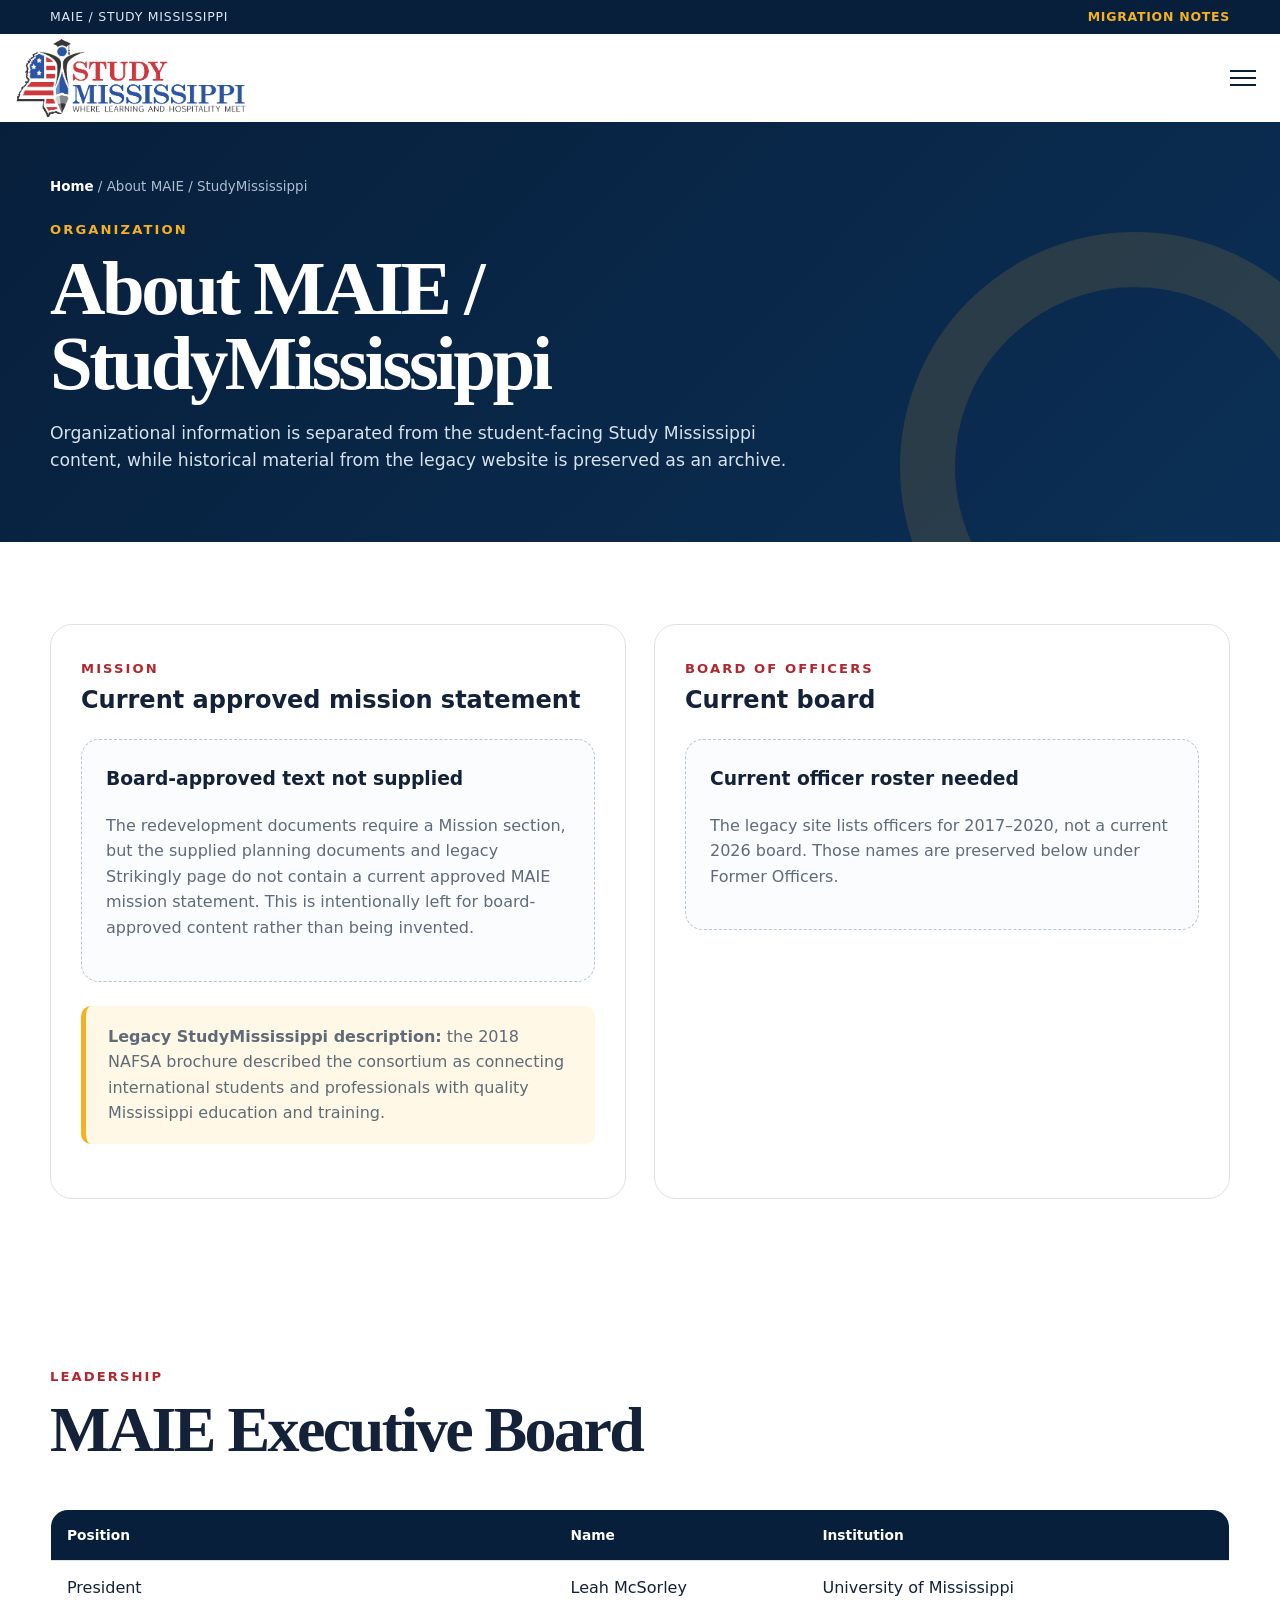
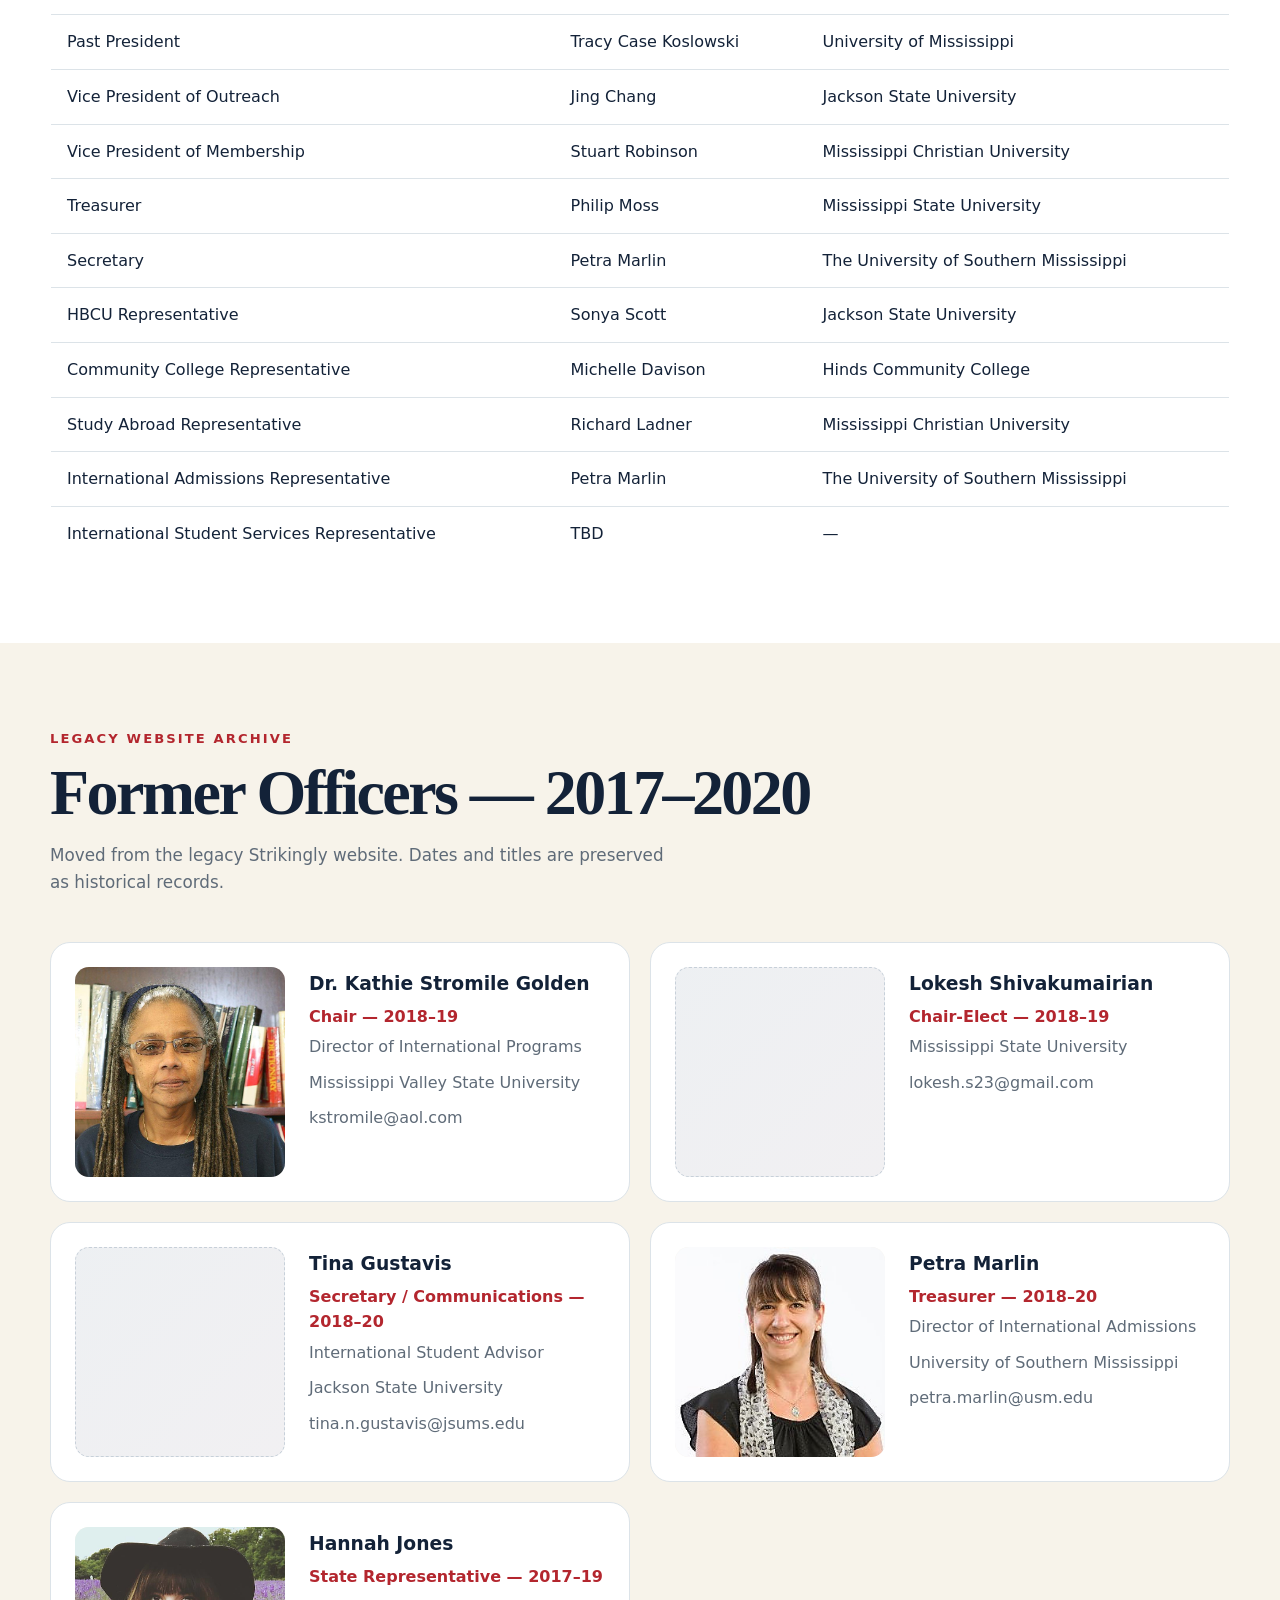
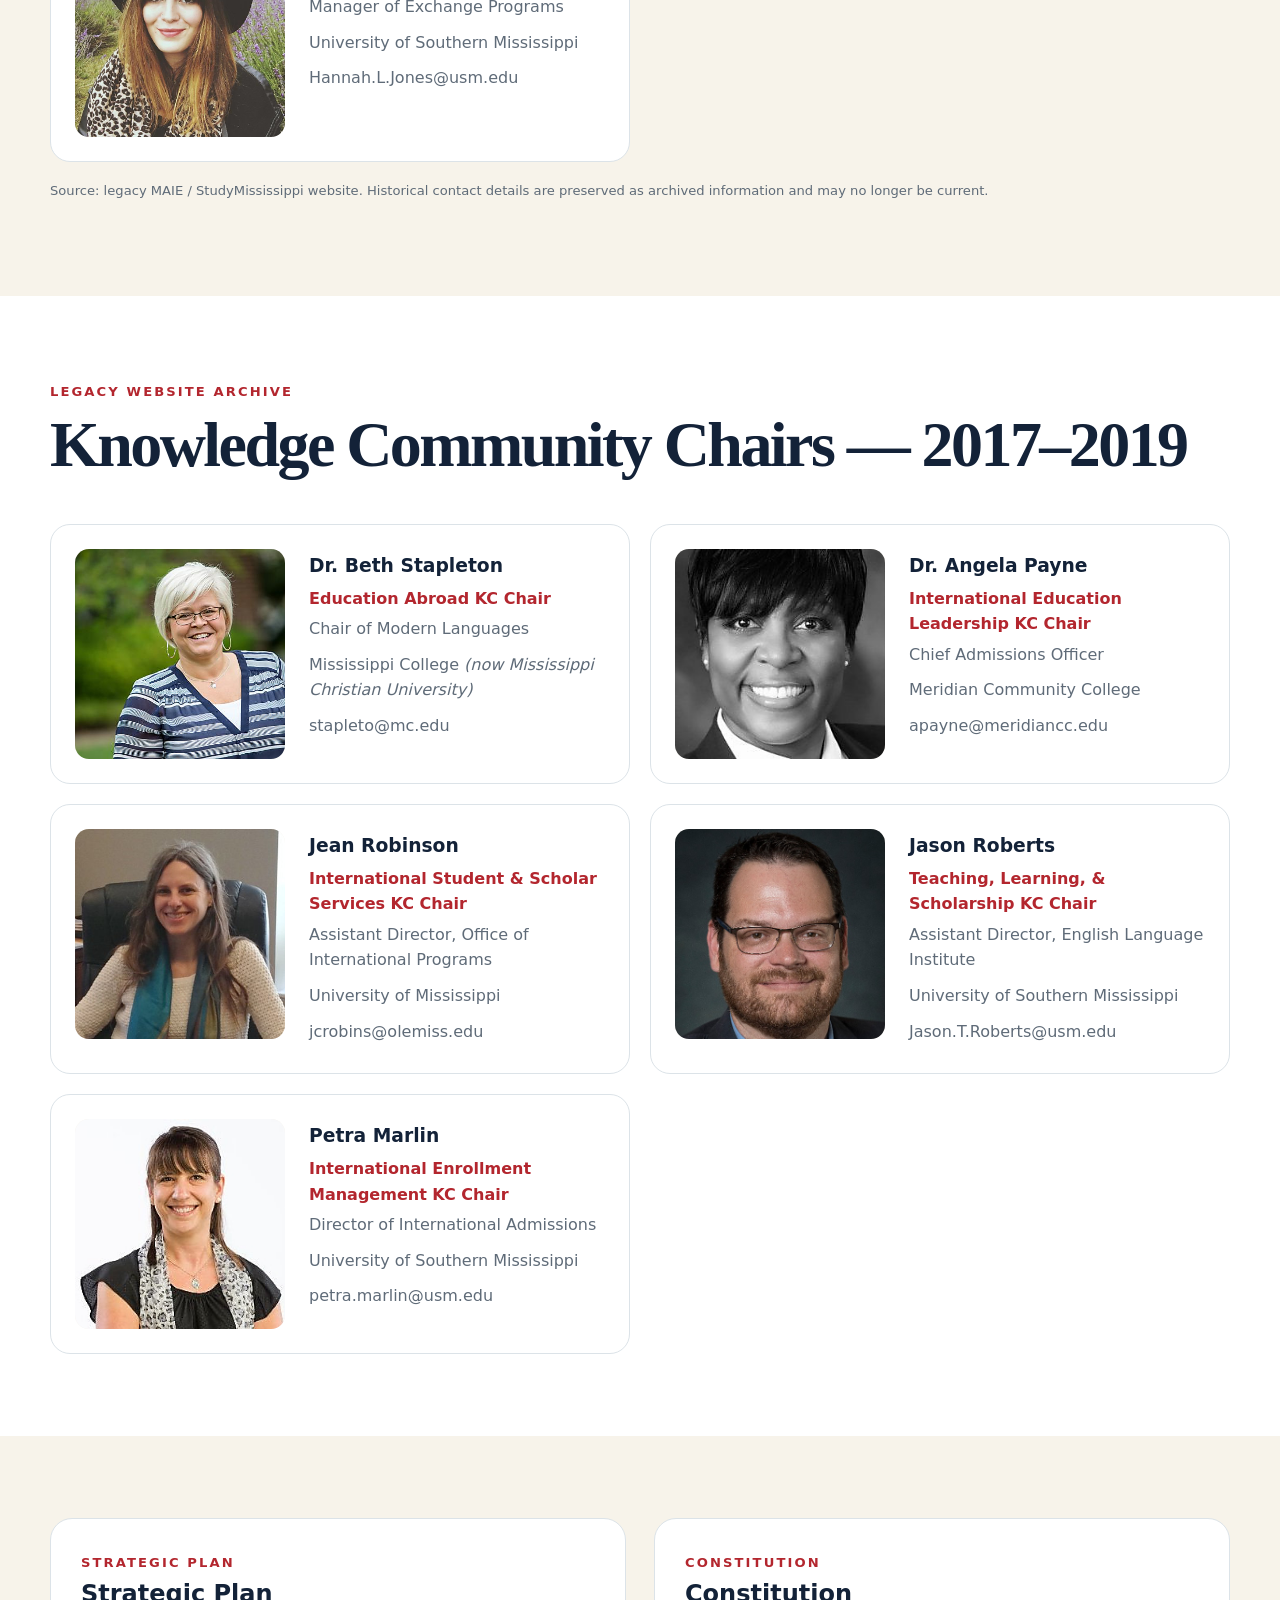
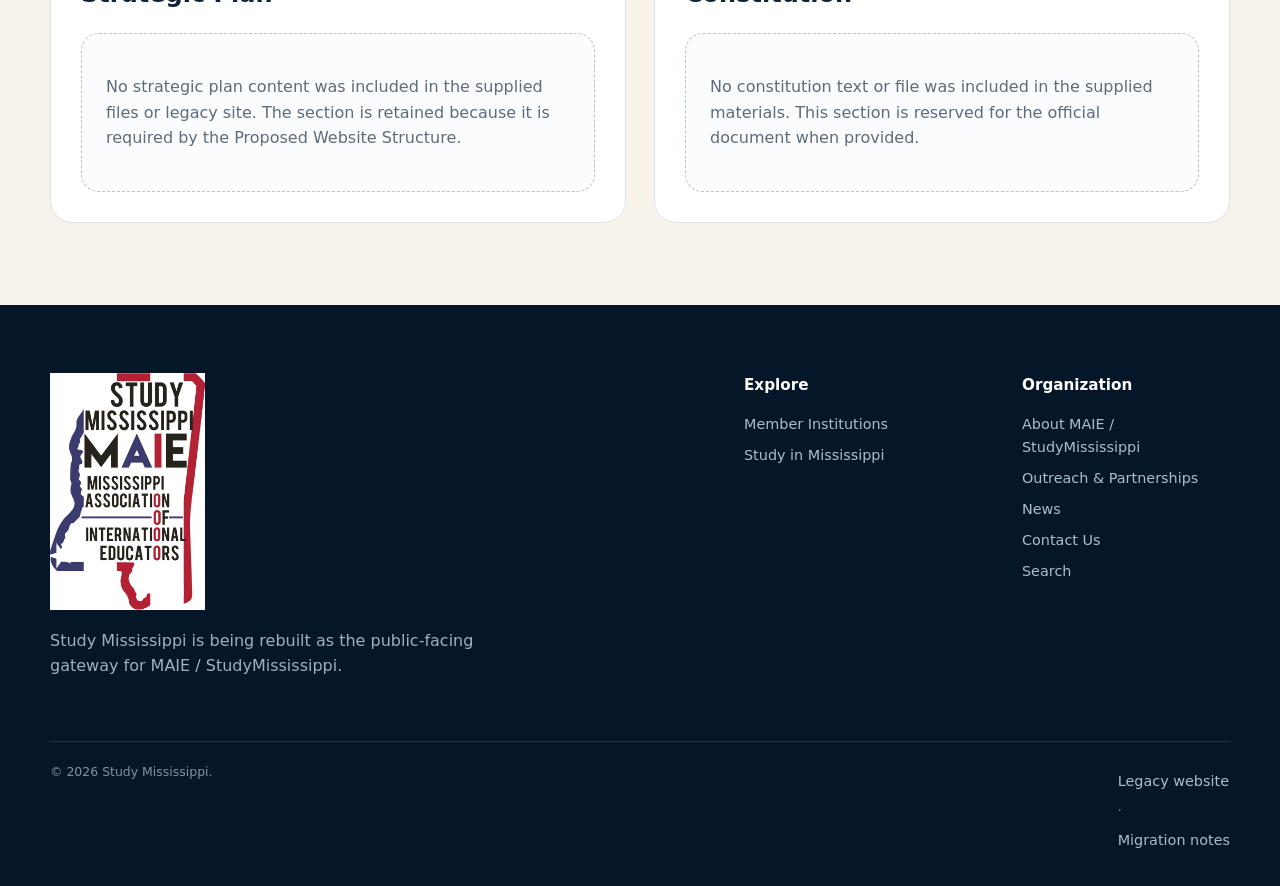
==== commit 30930dd7: "Remove International Programs and student navigation from about.html" ====
--- a/about.html
+++ b/about.html
@@ -4,7 +4,7 @@
   <div class="container nav-wrap">
     <a class="brand" href="index.html" aria-label="Study Mississippi home"><img src="assets/user-horizontal-logo.jpg" alt="Study Mississippi"></a>
     <button class="menu-toggle" type="button" aria-expanded="false" aria-controls="main-nav"><span></span><span></span><span></span><span class="sr-only">Open menu</span></button>
-    <nav id="main-nav" class="main-nav" aria-label="Main navigation"><a href="about.html" aria-current="page">About MAIE / StudyMississippi</a><a href="member-institutions.html">Member Institutions</a><a href="study-in-mississippi.html">Study in Mississippi</a><a href="international-programs.html">International Programs</a><a href="international-students.html">Mississippi International Students</a><a href="outreach-partnerships.html">Outreach &amp; Partnerships</a><a href="contact.html">Contact Us</a><a href="news.html">News</a><form class="header-search" action="search.html" method="get" role="search"><label class="sr-only" for="header-search-abouthtml">Search</label><input id="header-search-abouthtml" name="q" type="search" placeholder="Search"><button type="submit" aria-label="Search">⌕</button></form></nav>
+    <nav id="main-nav" class="main-nav" aria-label="Main navigation"><a href="about.html" aria-current="page">About MAIE / StudyMississippi</a><a href="member-institutions.html">Member Institutions</a><a href="study-in-mississippi.html">Study in Mississippi</a><a href="outreach-partnerships.html">Outreach &amp; Partnerships</a><a href="contact.html">Contact Us</a><a href="news.html">News</a><form class="header-search" action="search.html" method="get" role="search"><label class="sr-only" for="header-search-abouthtml">Search</label><input id="header-search-abouthtml" name="q" type="search" placeholder="Search"><button type="submit" aria-label="Search">⌕</button></form></nav>
   </div>
 </header><main id="main"><section class="page-hero"><div class="container"><div class="breadcrumbs"><a href="index.html">Home</a> / About MAIE / StudyMississippi</div><span class="section-kicker">Organization</span><h1>About MAIE / StudyMississippi</h1><p>Organizational information is separated from the student-facing Study Mississippi content, while historical material from the legacy website is preserved as an archive.</p></div></section><section class="page-section"><div class="container">
 <div class="content-grid">
@@ -56,6 +56,6 @@
 <article class="info-card"><span class="section-kicker">Constitution</span><h2>Constitution</h2><div class="pending-box"><p>No constitution text or file was included in the supplied materials. This section is reserved for the official document when provided.</p></div></article>
 </div></div></section></main><footer class="site-footer"><div class="container footer-grid">
     <div class="footer-brand"><img src="assets/user-horizontal-logo.jpg" alt="Study Mississippi"><p>Study Mississippi is being rebuilt as the public-facing gateway for MAIE / StudyMississippi.</p></div>
-    <div><h3>Explore</h3><a href="member-institutions.html">Member Institutions</a><a href="study-in-mississippi.html">Study in Mississippi</a><a href="international-programs.html">International Programs</a><a href="international-students.html">Mississippi International Students</a></div>
+    <div><h3>Explore</h3><a href="member-institutions.html">Member Institutions</a><a href="study-in-mississippi.html">Study in Mississippi</a></div>
     <div><h3>Organization</h3><a href="about.html">About MAIE / StudyMississippi</a><a href="outreach-partnerships.html">Outreach &amp; Partnerships</a><a href="news.html">News</a><a href="contact.html">Contact Us</a><a href="search.html">Search</a></div>
   </div><div class="container footer-bottom"><span>© <span id="year"></span> Study Mississippi.</span><span><a href="https://maiestudyms.mystrikingly.com/" target="_blank" rel="noreferrer">Legacy website</a> · <a href="migration-notes.html">Migration notes</a></span></div></footer><script src="script.js?v=20261002-nav-dropdowns"></script></body></html>
--- a/styles.css
+++ b/styles.css
@@ -227,9 +227,9 @@
 }
 
 /* Multi-page layout */
-.page-hero{background:linear-gradient(135deg,var(--navy),var(--navy-2));color:#fff;padding:82px 0 76px;position:relative;overflow:hidden}
+.page-hero{background:linear-gradient(135deg,var(--navy),var(--navy-2));color:#fff;height:420px;padding:0;position:relative;overflow:hidden}
 .page-hero::after{content:"";position:absolute;width:360px;height:360px;border:55px solid rgba(244,178,35,.13);border-radius:50%;right:-90px;bottom:-160px}
-.page-hero .container{position:relative;z-index:1}
+.page-hero .container{position:relative;z-index:1;padding-top:54px}
 .page-hero .section-kicker{color:var(--gold)}
 .page-hero h1{font-family:Georgia,"Times New Roman",serif;font-size:clamp(3rem,6vw,5.4rem);line-height:.98;letter-spacing:-.045em;margin:10px 0 18px;max-width:900px}
 .page-hero p{max-width:760px;color:#d7e2ec;font-size:1.08rem;margin:0}
@@ -812,3 +812,266 @@
     height:58px;
   }
 }
+
+
+/* Contact form submit sizing */
+.pending-form .contact-submit{justify-self:center;align-self:start;width:280px;min-width:280px;min-height:56px;padding:0 38px;margin:14px auto 0;font-size:1rem}
+
+
+/* Contact form layout */
+.contact-form-card{max-width:760px;margin:0 auto}
+
+
+/* Consistent inner-page hero height */
+@media(max-width:700px){
+  .page-hero{height:500px;padding:0}
+  .page-hero .container{padding-top:44px;padding-bottom:0}
+}
+
+
+/* Outreach partners and vendors */
+.partner-list,
+.vendor-list{
+  display:grid;
+  grid-template-columns:repeat(2,minmax(0,1fr));
+  gap:22px;
+}
+.partner-item,
+.vendor-item{
+  border:1px solid var(--line);
+  border-radius:var(--radius);
+  background:#fff;
+}
+.partner-item{
+  min-height:118px;
+  display:flex;
+  align-items:center;
+  padding:28px 30px;
+}
+.partner-item h3,
+.vendor-item h3{
+  margin:0;
+}
+.vendor-heading{
+  margin-top:58px;
+}
+.vendor-item{
+  min-height:176px;
+  display:grid;
+  grid-template-columns:220px minmax(0,1fr);
+  gap:26px;
+  align-items:center;
+  padding:28px;
+}
+.vendor-logo-wrap{
+  display:flex;
+  align-items:center;
+  justify-content:center;
+  width:100%;
+  height:116px;
+  padding:10px;
+  border-radius:14px;
+  background:#fff;
+}
+.vendor-logo-wrap img{
+  display:block;
+  max-width:100%;
+  max-height:100%;
+  width:auto;
+  height:auto;
+  object-fit:contain;
+}
+@media(max-width:800px){
+  .partner-list,
+  .vendor-list{
+    grid-template-columns:1fr;
+  }
+  .vendor-item{
+    grid-template-columns:1fr;
+  }
+  .vendor-logo-wrap{
+    justify-content:flex-start;
+    max-width:260px;
+  }
+}
+
+
+/* Outreach partner identity cards */
+.partner-item{
+  gap:22px;
+}
+.partner-logo-text{
+  flex:0 0 150px;
+  min-height:70px;
+  display:flex;
+  align-items:center;
+  justify-content:center;
+  border-radius:12px;
+  background:#fff;
+  color:var(--navy);
+  font-weight:900;
+  letter-spacing:.02em;
+  border:1px solid var(--line);
+}
+.educationusa-wordmark{
+  color:#174f86;
+  font-size:1.15rem;
+}
+.nice-wordmark{
+  font-size:1.35rem;
+}
+.partner-site-pending{
+  display:block;
+  margin-top:8px;
+  color:var(--muted);
+  font-size:.88rem;
+}
+@media(max-width:700px){
+  .partner-item{
+    align-items:flex-start;
+    flex-direction:column;
+  }
+  .partner-logo-text{
+    flex-basis:auto;
+    width:180px;
+  }
+}
+
+
+/* Outreach clickable partner/vendor cards */
+.partner-card-link,
+.vendor-card-link{
+  color:inherit;
+  text-decoration:none;
+  box-shadow:0 10px 30px rgba(7,31,59,.06);
+  transition:transform .2s ease, box-shadow .2s ease, border-color .2s ease;
+}
+.partner-card-link:hover,
+.vendor-card-link:hover{
+  transform:translateY(-4px);
+  box-shadow:var(--shadow);
+}
+.partner-card-link:focus-visible,
+.vendor-card-link:focus-visible{
+  outline:3px solid var(--gold);
+  outline-offset:3px;
+}
+.partner-logo-wrap{
+  flex:0 0 190px;
+  height:86px;
+  display:flex;
+  align-items:center;
+  justify-content:center;
+}
+.partner-logo-wrap img{
+  display:block;
+  max-width:100%;
+  max-height:100%;
+  width:auto;
+  height:auto;
+  object-fit:contain;
+}
+.educationusa-logo-wrap{
+  flex-basis:220px;
+}
+.partner-card-copy span,
+.vendor-card-link span{
+  display:block;
+  margin-top:8px;
+  color:var(--red);
+  font-size:.86rem;
+  font-weight:800;
+}
+.ice-wordmark{
+  font-size:1.55rem;
+  letter-spacing:.05em;
+}
+@media(max-width:700px){
+  .partner-logo-wrap,
+  .educationusa-logo-wrap{
+    flex-basis:auto;
+    width:220px;
+    height:76px;
+  }
+}
+
+
+/* Outreach logo sizing sync */
+.partner-logo-wrap{
+  flex:0 0 245px;
+  height:112px;
+}
+.educationusa-logo-wrap{
+  flex-basis:260px;
+}
+.ice-logo-wrap{
+  flex-basis:280px;
+  height:116px;
+}
+.vendor-item{
+  grid-template-columns:260px minmax(0,1fr);
+  min-height:190px;
+}
+.vendor-logo-wrap{
+  height:138px;
+  padding:4px;
+}
+.partner-logo-wrap img,
+.vendor-logo-wrap img{
+  max-width:100%;
+  max-height:100%;
+}
+@media(max-width:700px){
+  .partner-logo-wrap,
+  .educationusa-logo-wrap,
+  .ice-logo-wrap{
+    flex-basis:auto;
+    width:min(100%,300px);
+    height:104px;
+  }
+  .vendor-logo-wrap{
+    max-width:300px;
+    height:128px;
+  }
+}
+
+
+/* Keep all outreach logos in the same visual frame as ICE */
+.partner-logo-wrap,
+.vendor-logo-wrap{
+  width:280px;
+  height:116px;
+  flex:0 0 280px;
+  padding:0;
+  display:flex;
+  align-items:center;
+  justify-content:center;
+  background:transparent;
+}
+.educationusa-logo-wrap,
+.ice-logo-wrap{
+  flex-basis:280px;
+}
+.vendor-item{
+  grid-template-columns:280px minmax(0,1fr);
+}
+.partner-logo-wrap img,
+.vendor-logo-wrap img{
+  display:block;
+  width:100%;
+  height:100%;
+  max-width:100%;
+  max-height:100%;
+  object-fit:contain;
+  object-position:center;
+}
+@media(max-width:700px){
+  .partner-logo-wrap,
+  .educationusa-logo-wrap,
+  .ice-logo-wrap,
+  .vendor-logo-wrap{
+    width:min(100%,280px);
+    height:116px;
+    flex-basis:auto;
+  }
+}
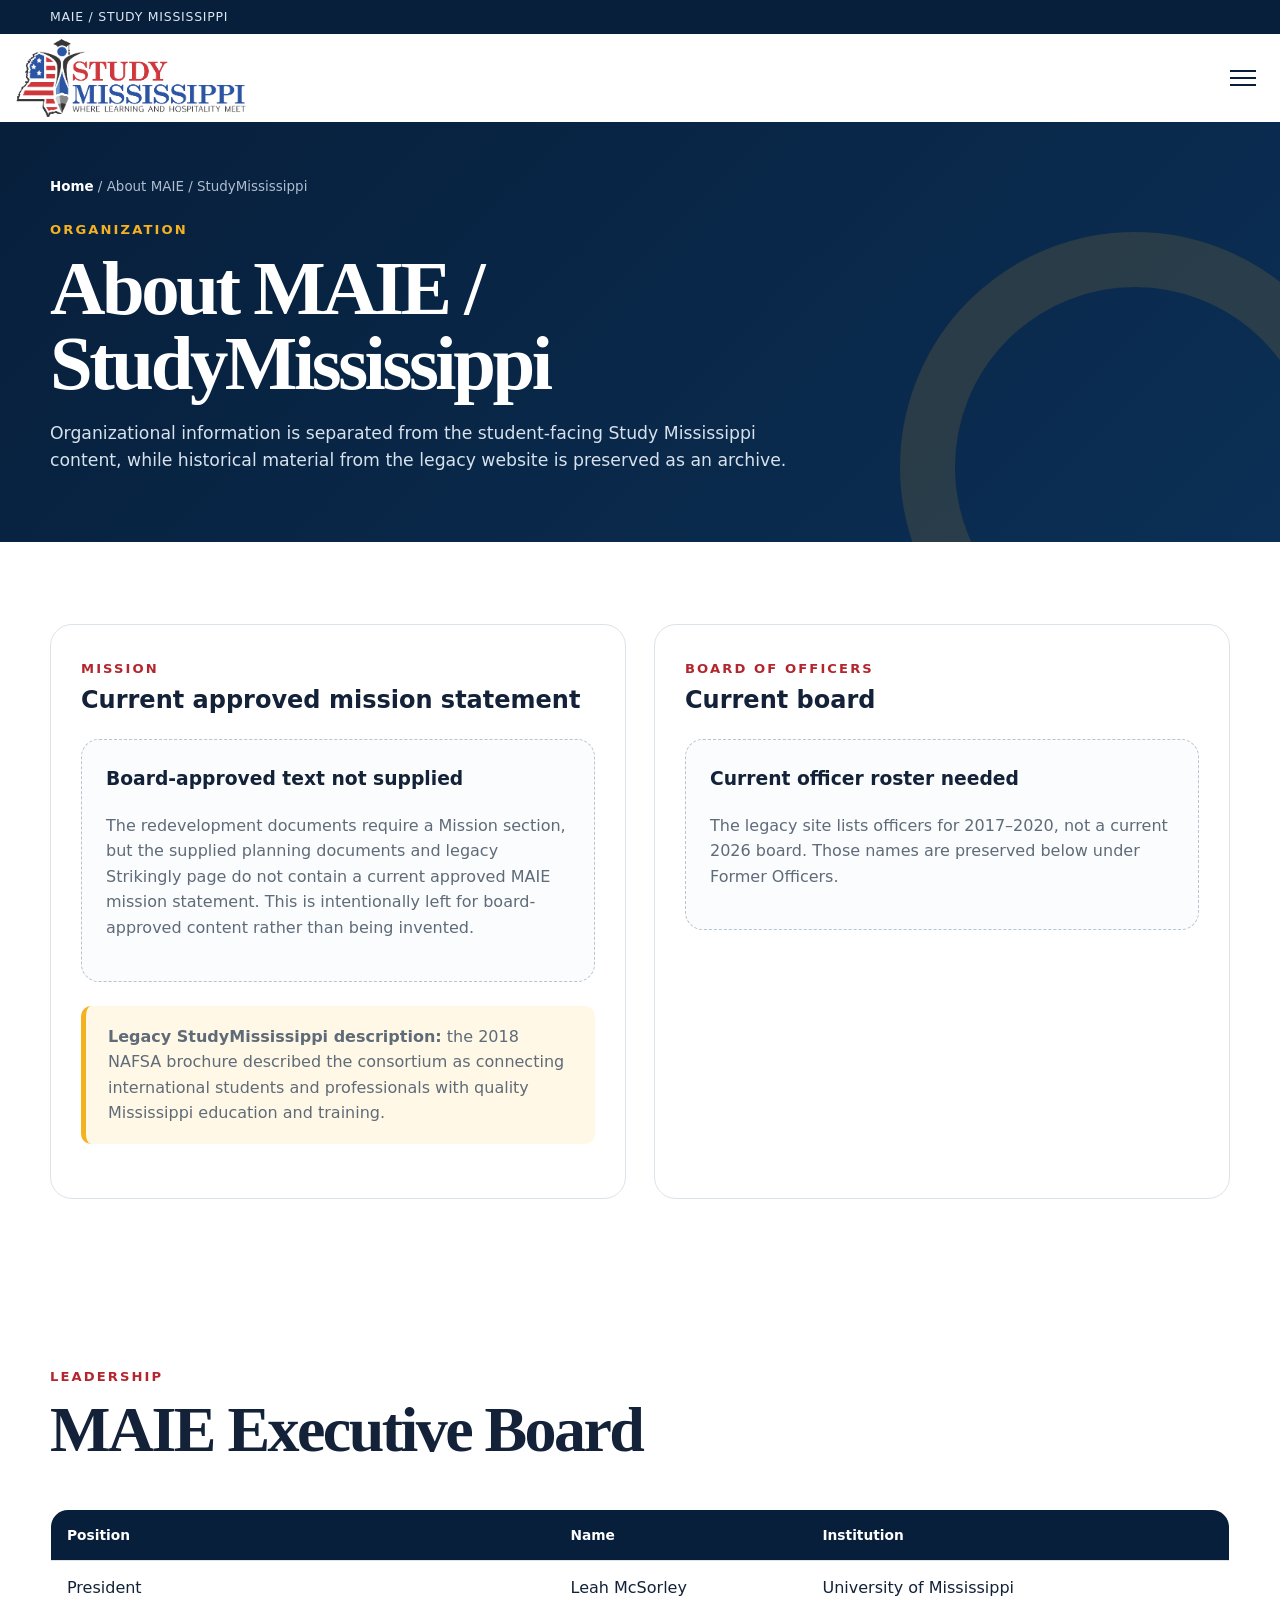
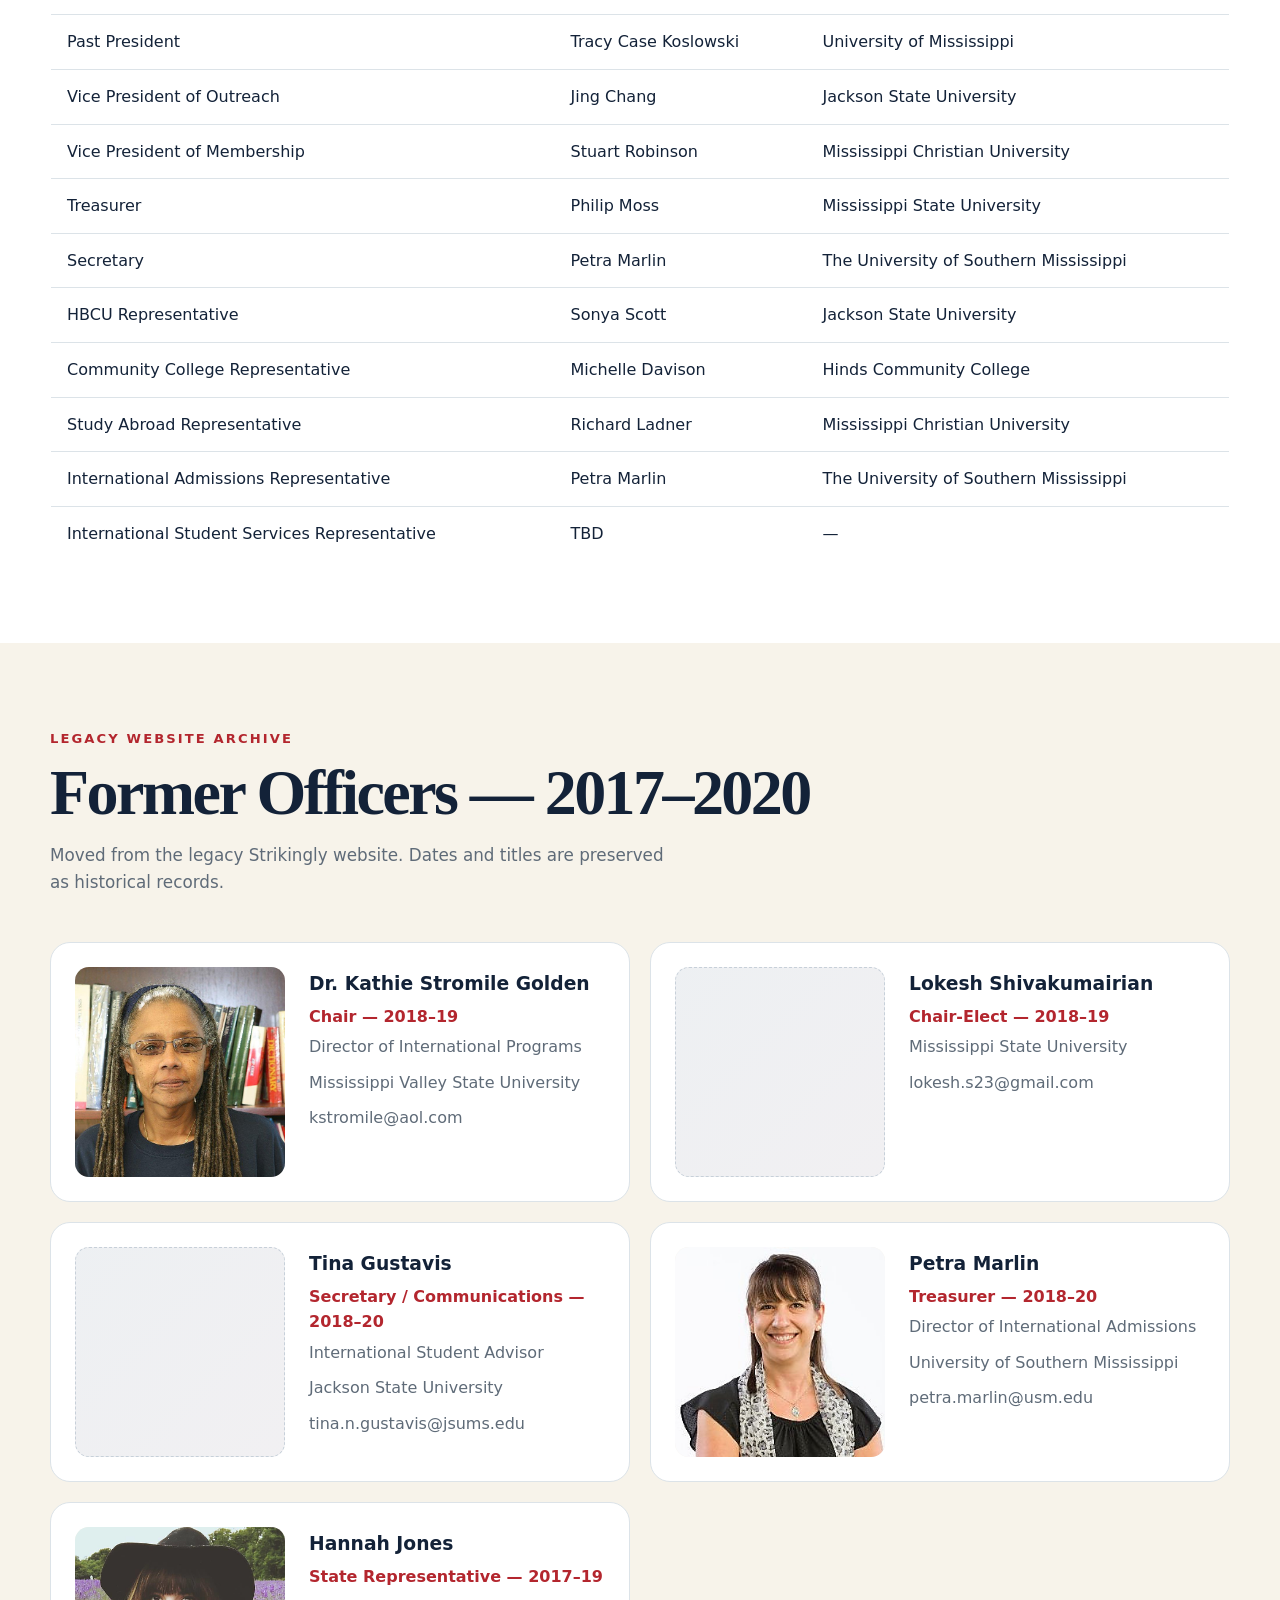
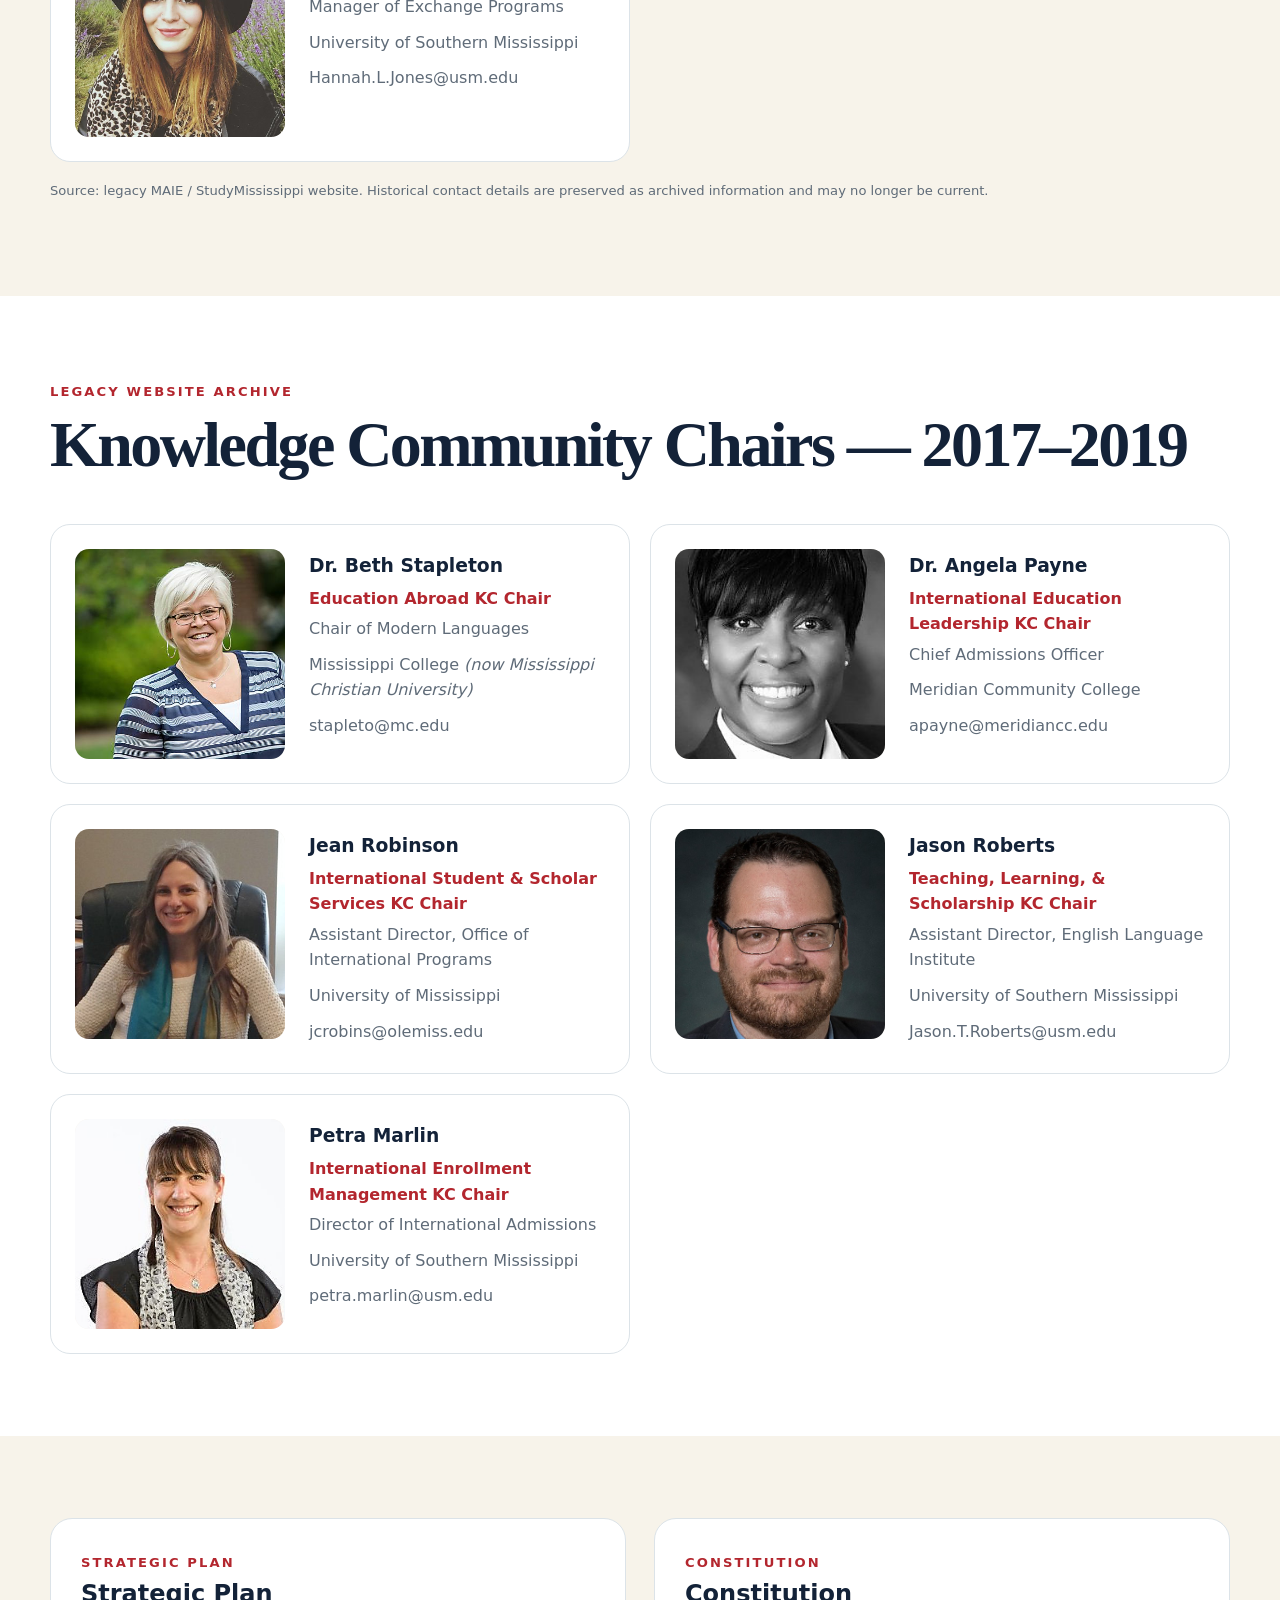
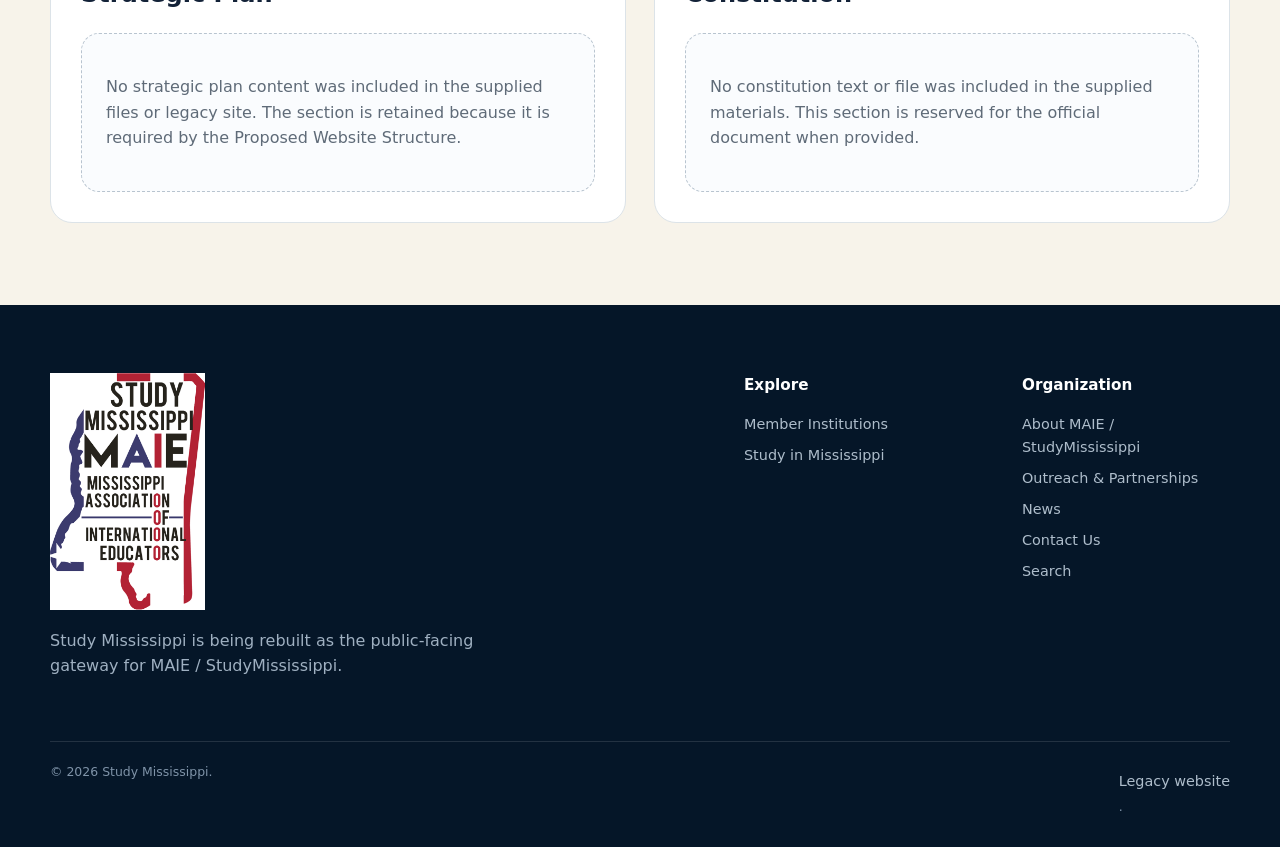
==== commit dfbe5daf: "Remove Migration Notes link from about.html" ====
--- a/about.html
+++ b/about.html
@@ -1,6 +1,6 @@
 <!doctype html><html lang="en"><head><meta charset="utf-8"><meta name="viewport" content="width=device-width, initial-scale=1"><meta name="description" content="About MAIE / StudyMississippi - Study Mississippi"><title>About MAIE / StudyMississippi | Study Mississippi</title><link rel="stylesheet" href="styles.css?v=20261002-nav-dropdowns"><!-- Local portrait originals synced into assets/people on 2026-10-01. --></head><body><a class="skip-link" href="#main">Skip to content</a>
 <header class="site-header">
-  <div class="utility-bar"><div class="container utility-inner"><span>MAIE / Study Mississippi</span><a href="migration-notes.html">Migration Notes</a></div></div>
+  <div class="utility-bar"><div class="container utility-inner"><span>MAIE / Study Mississippi</span></div></div>
   <div class="container nav-wrap">
     <a class="brand" href="index.html" aria-label="Study Mississippi home"><img src="assets/user-horizontal-logo.jpg" alt="Study Mississippi"></a>
     <button class="menu-toggle" type="button" aria-expanded="false" aria-controls="main-nav"><span></span><span></span><span></span><span class="sr-only">Open menu</span></button>
@@ -58,4 +58,4 @@
     <div class="footer-brand"><img src="assets/user-horizontal-logo.jpg" alt="Study Mississippi"><p>Study Mississippi is being rebuilt as the public-facing gateway for MAIE / StudyMississippi.</p></div>
     <div><h3>Explore</h3><a href="member-institutions.html">Member Institutions</a><a href="study-in-mississippi.html">Study in Mississippi</a></div>
     <div><h3>Organization</h3><a href="about.html">About MAIE / StudyMississippi</a><a href="outreach-partnerships.html">Outreach &amp; Partnerships</a><a href="news.html">News</a><a href="contact.html">Contact Us</a><a href="search.html">Search</a></div>
-  </div><div class="container footer-bottom"><span>© <span id="year"></span> Study Mississippi.</span><span><a href="https://maiestudyms.mystrikingly.com/" target="_blank" rel="noreferrer">Legacy website</a> · <a href="migration-notes.html">Migration notes</a></span></div></footer><script src="script.js?v=20261002-nav-dropdowns"></script></body></html>+  </div><div class="container footer-bottom"><span>© <span id="year"></span> Study Mississippi.</span><span><a href="https://maiestudyms.mystrikingly.com/" target="_blank" rel="noreferrer">Legacy website</a> · </span></div></footer><script src="script.js?v=20261002-nav-dropdowns"></script></body></html>
--- a/styles.css
+++ b/styles.css
@@ -1075,3 +1075,95 @@
     flex-basis:auto;
   }
 }
+
+
+/* Study in Mississippi full-width resource banners */
+.study-resource-band{
+  background:#f5f8fb;
+}
+.study-link-stack{
+  display:grid;
+  grid-template-columns:1fr;
+  gap:26px;
+}
+.study-link-card{
+  width:100%;
+  min-height:360px;
+  background-repeat:no-repeat;
+  background-size:cover;
+  background-position:center;
+}
+.study-link-card .discover-feature-content{
+  padding:38px 42px;
+}
+.study-link-card .discover-feature-shade{
+  background:linear-gradient(180deg,rgba(5,22,40,.10) 5%,rgba(5,22,40,.30) 48%,rgba(5,22,40,.94) 100%);
+}
+.study-open-doors{
+  background-color:#f4f7fb;
+  background-image:url("https://opendoorsdata.org/wp-content/themes/open-doors/g/IIE%20Open%20Doors%20-%20Logo.png");
+  background-size:min(72%,980px) auto;
+  background-position:center;
+}
+.study-ms-promo{
+  background-image:url("https://i.ytimg.com/vi/x5Tc5L4ZQKg/maxresdefault.jpg"),url("assets/external/visit-mississippi-hero.webp");
+}
+.study-connect{
+  background-image:url("assets/biloxi-lighthouse-hero-20261002.webp");
+  background-position:center 42%;
+}
+.study-why-ms{
+  background-image:url("assets/external/visit-mississippi-hero.webp"),url("assets/biloxi-lighthouse-hero-20261002.webp");
+}
+.study-states{
+  background-image:url("https://studyinthestates.dhs.gov/sites/default/files/images/welcome_image%402x_0.png");
+  background-position:center;
+}
+.study-opportunities{
+  background-image:url("https://fulbrightprogram.org/wp-content/uploads/2024/06/JirapornInthasan.jpeg");
+  background-position:center 38%;
+}
+.study-static-card{
+  cursor:default;
+}
+.study-static-card:hover{
+  transform:none;
+  box-shadow:0 16px 42px rgba(7,31,59,.12);
+}
+.study-why-points{
+  display:grid;
+  grid-template-columns:repeat(3,minmax(0,1fr));
+  gap:18px;
+  margin-top:22px;
+}
+.study-why-points div{
+  padding:16px 18px;
+  border:1px solid rgba(255,255,255,.28);
+  border-radius:14px;
+  background:rgba(7,31,59,.34);
+  backdrop-filter:blur(5px);
+}
+.study-why-points strong,
+.study-why-points span{
+  display:block;
+}
+.study-why-points strong{
+  margin-bottom:6px;
+  color:#fff;
+}
+.study-why-points span{
+  color:#e5edf5;
+  font-size:.9rem;
+  line-height:1.55;
+}
+.study-source-note{
+  margin-top:18px !important;
+  font-size:.78rem;
+  color:#d7e1ea !important;
+}
+@media(max-width:700px){
+  .study-link-stack{gap:18px}
+  .study-link-card{min-height:310px}
+  .study-link-card .discover-feature-content{padding:28px 24px}
+  .study-why-points{grid-template-columns:1fr}
+}
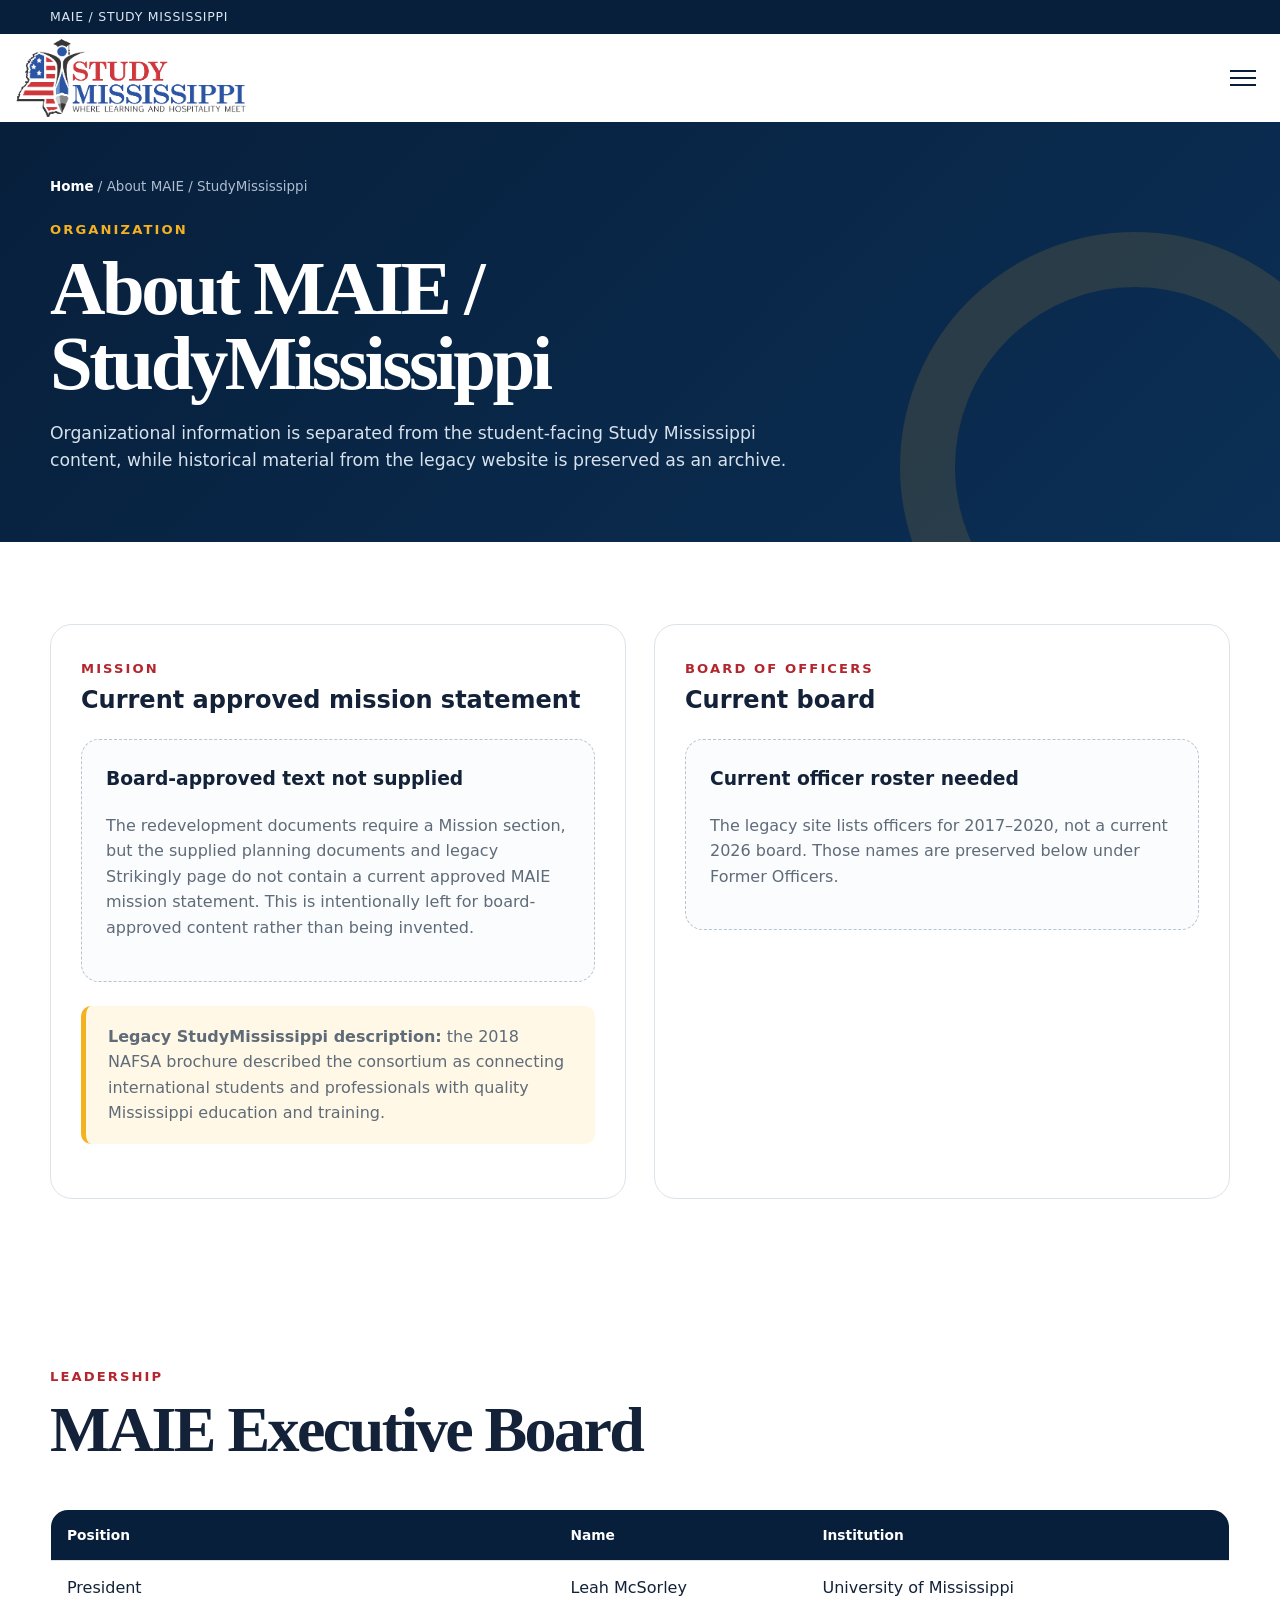
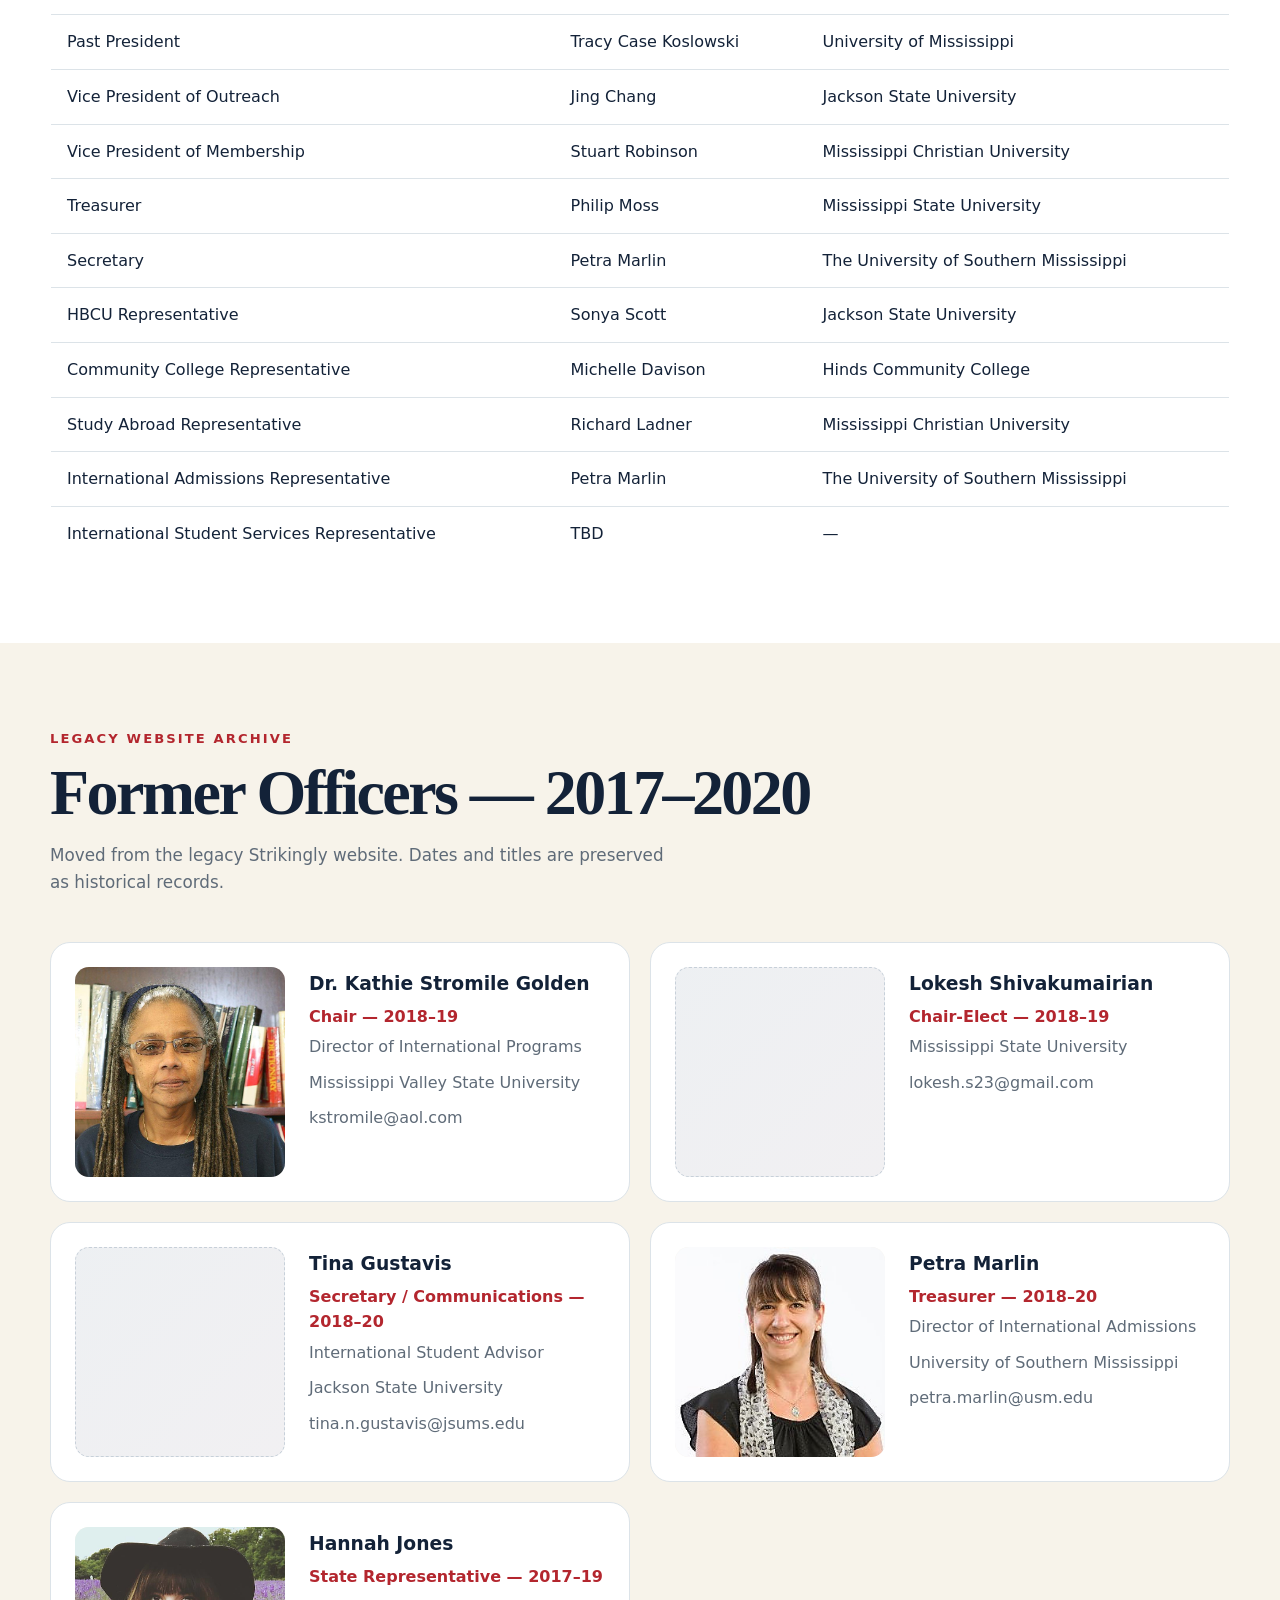
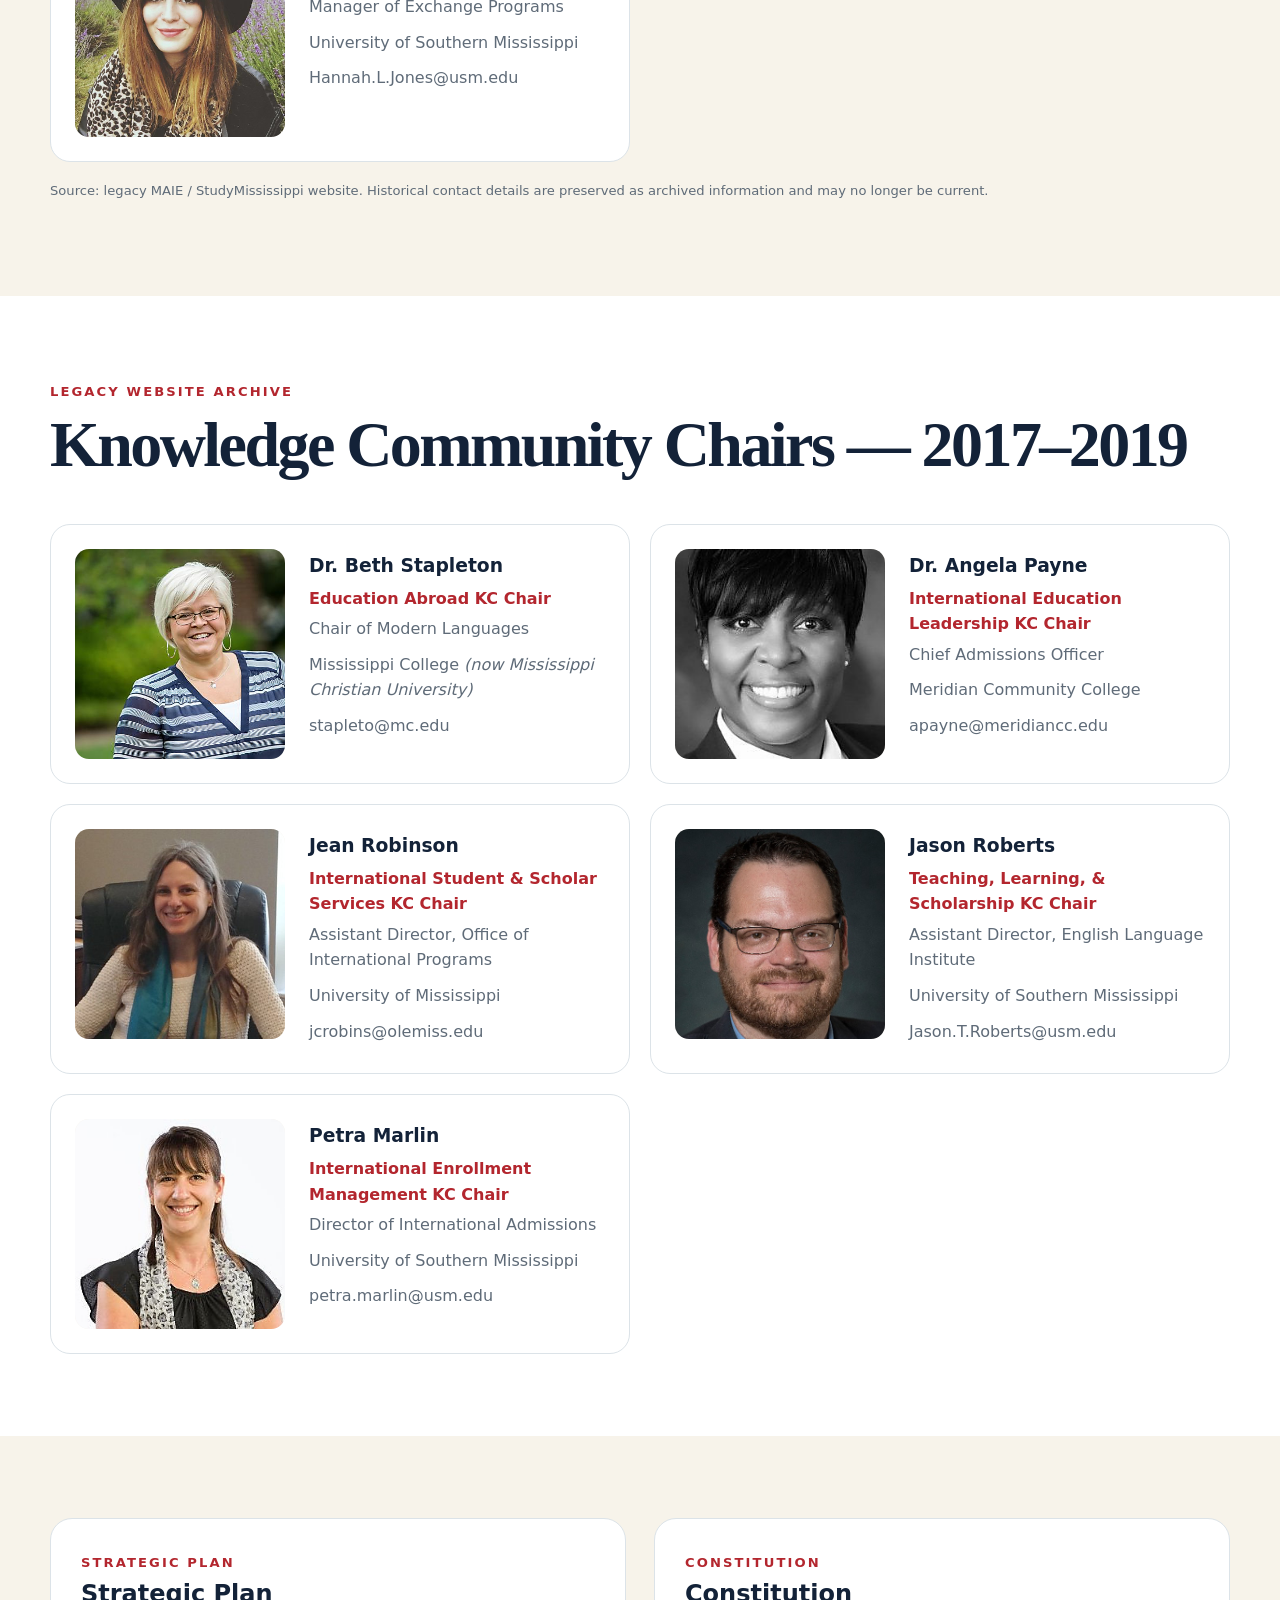
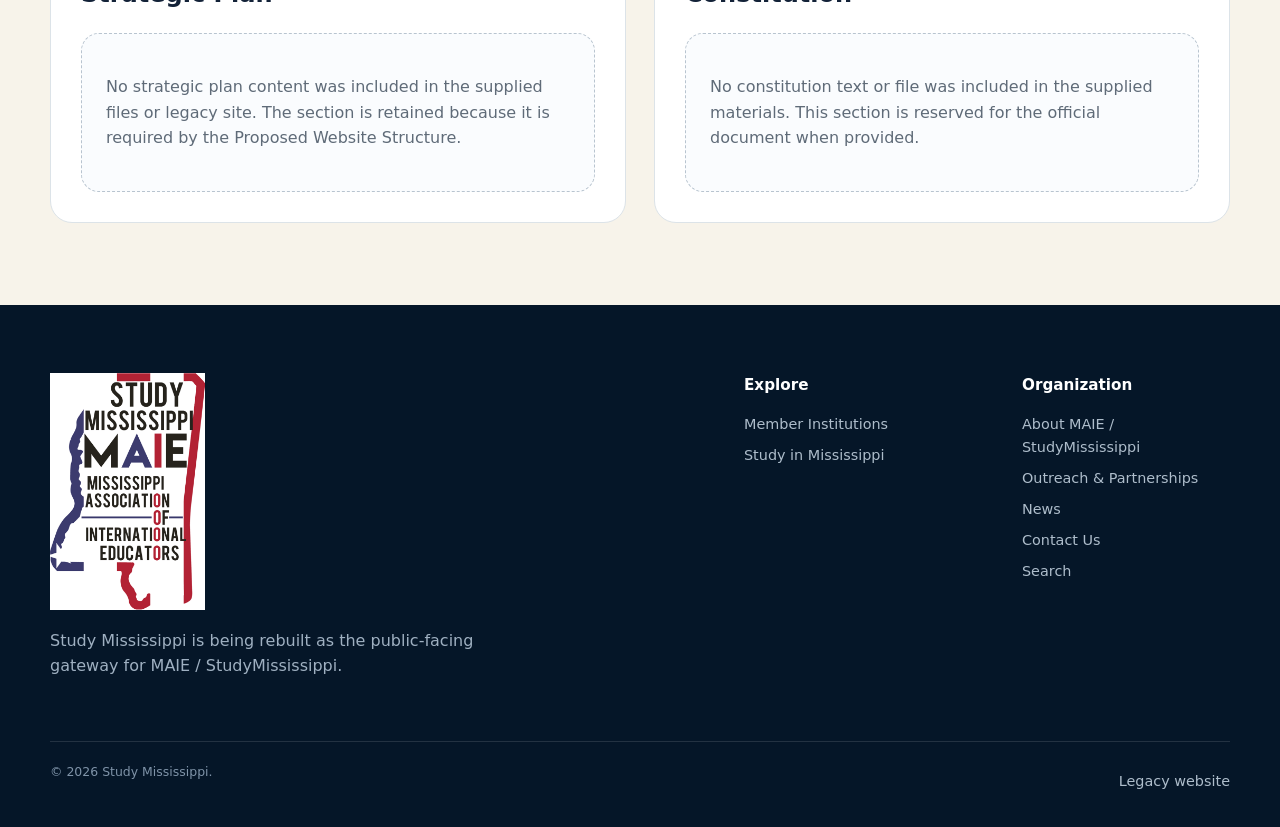
==== commit 76ba8bfc: "Remove stale Migration Notes separator from about.html" ====
--- a/about.html
+++ b/about.html
@@ -58,4 +58,4 @@
     <div class="footer-brand"><img src="assets/user-horizontal-logo.jpg" alt="Study Mississippi"><p>Study Mississippi is being rebuilt as the public-facing gateway for MAIE / StudyMississippi.</p></div>
     <div><h3>Explore</h3><a href="member-institutions.html">Member Institutions</a><a href="study-in-mississippi.html">Study in Mississippi</a></div>
     <div><h3>Organization</h3><a href="about.html">About MAIE / StudyMississippi</a><a href="outreach-partnerships.html">Outreach &amp; Partnerships</a><a href="news.html">News</a><a href="contact.html">Contact Us</a><a href="search.html">Search</a></div>
-  </div><div class="container footer-bottom"><span>© <span id="year"></span> Study Mississippi.</span><span><a href="https://maiestudyms.mystrikingly.com/" target="_blank" rel="noreferrer">Legacy website</a> · </span></div></footer><script src="script.js?v=20261002-nav-dropdowns"></script></body></html>+  </div><div class="container footer-bottom"><span>© <span id="year"></span> Study Mississippi.</span><span><a href="https://maiestudyms.mystrikingly.com/" target="_blank" rel="noreferrer">Legacy website</a></span></div></footer><script src="script.js?v=20261002-nav-dropdowns"></script></body></html>
--- a/styles.css
+++ b/styles.css
@@ -1167,3 +1167,62 @@
   .study-link-card .discover-feature-content{padding:28px 24px}
   .study-why-points{grid-template-columns:1fr}
 }
+
+
+/* 2026-10-24 Study in Mississippi refinements */
+.study-static-card{
+  background-image:none !important;
+  background:#fff !important;
+  border:1px solid var(--line);
+  box-shadow:0 16px 42px rgba(7,31,59,.08);
+  color:var(--navy);
+}
+.study-static-card .discover-feature-shade{
+  display:none;
+}
+.study-static-card .discover-feature-content{
+  color:var(--navy);
+}
+.study-static-card .external-badge{
+  color:var(--red);
+  background:#fff;
+  border-color:var(--line);
+  backdrop-filter:none;
+}
+.study-static-card h3{
+  color:var(--navy);
+}
+.study-static-card p,
+.study-static-card .study-source-note{
+  color:var(--muted) !important;
+}
+.study-static-card .study-why-points div{
+  background:#f7f9fb;
+  border-color:var(--line);
+  backdrop-filter:none;
+}
+.study-static-card .study-why-points strong{
+  color:var(--navy);
+}
+.study-static-card .study-why-points span{
+  color:var(--muted);
+}
+.study-states,
+.study-opportunities{
+  min-height:540px;
+  background-size:contain;
+  background-repeat:no-repeat;
+  background-color:#071f3b;
+}
+.study-states{
+  background-position:center 35%;
+}
+.study-opportunities{
+  background-position:center;
+}
+@media(max-width:700px){
+  .study-states,
+  .study-opportunities{
+    min-height:430px;
+  }
+}
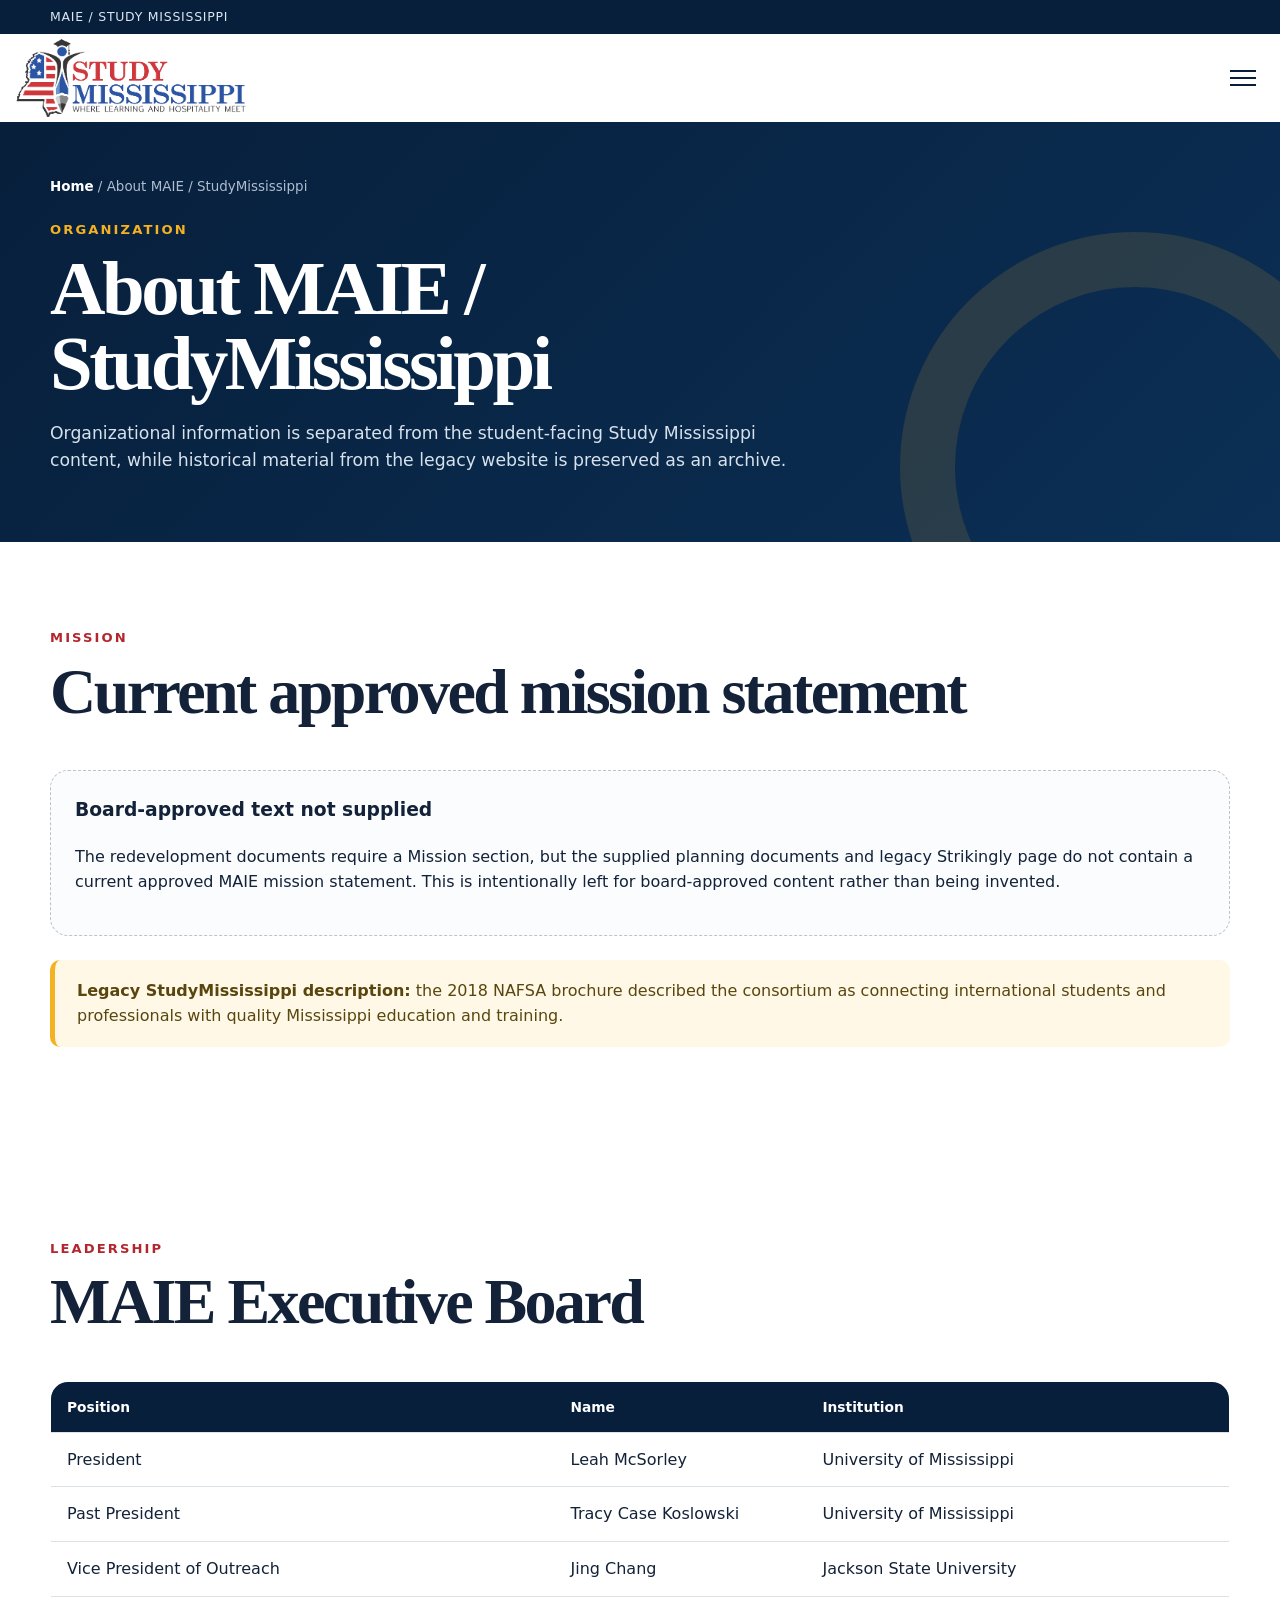
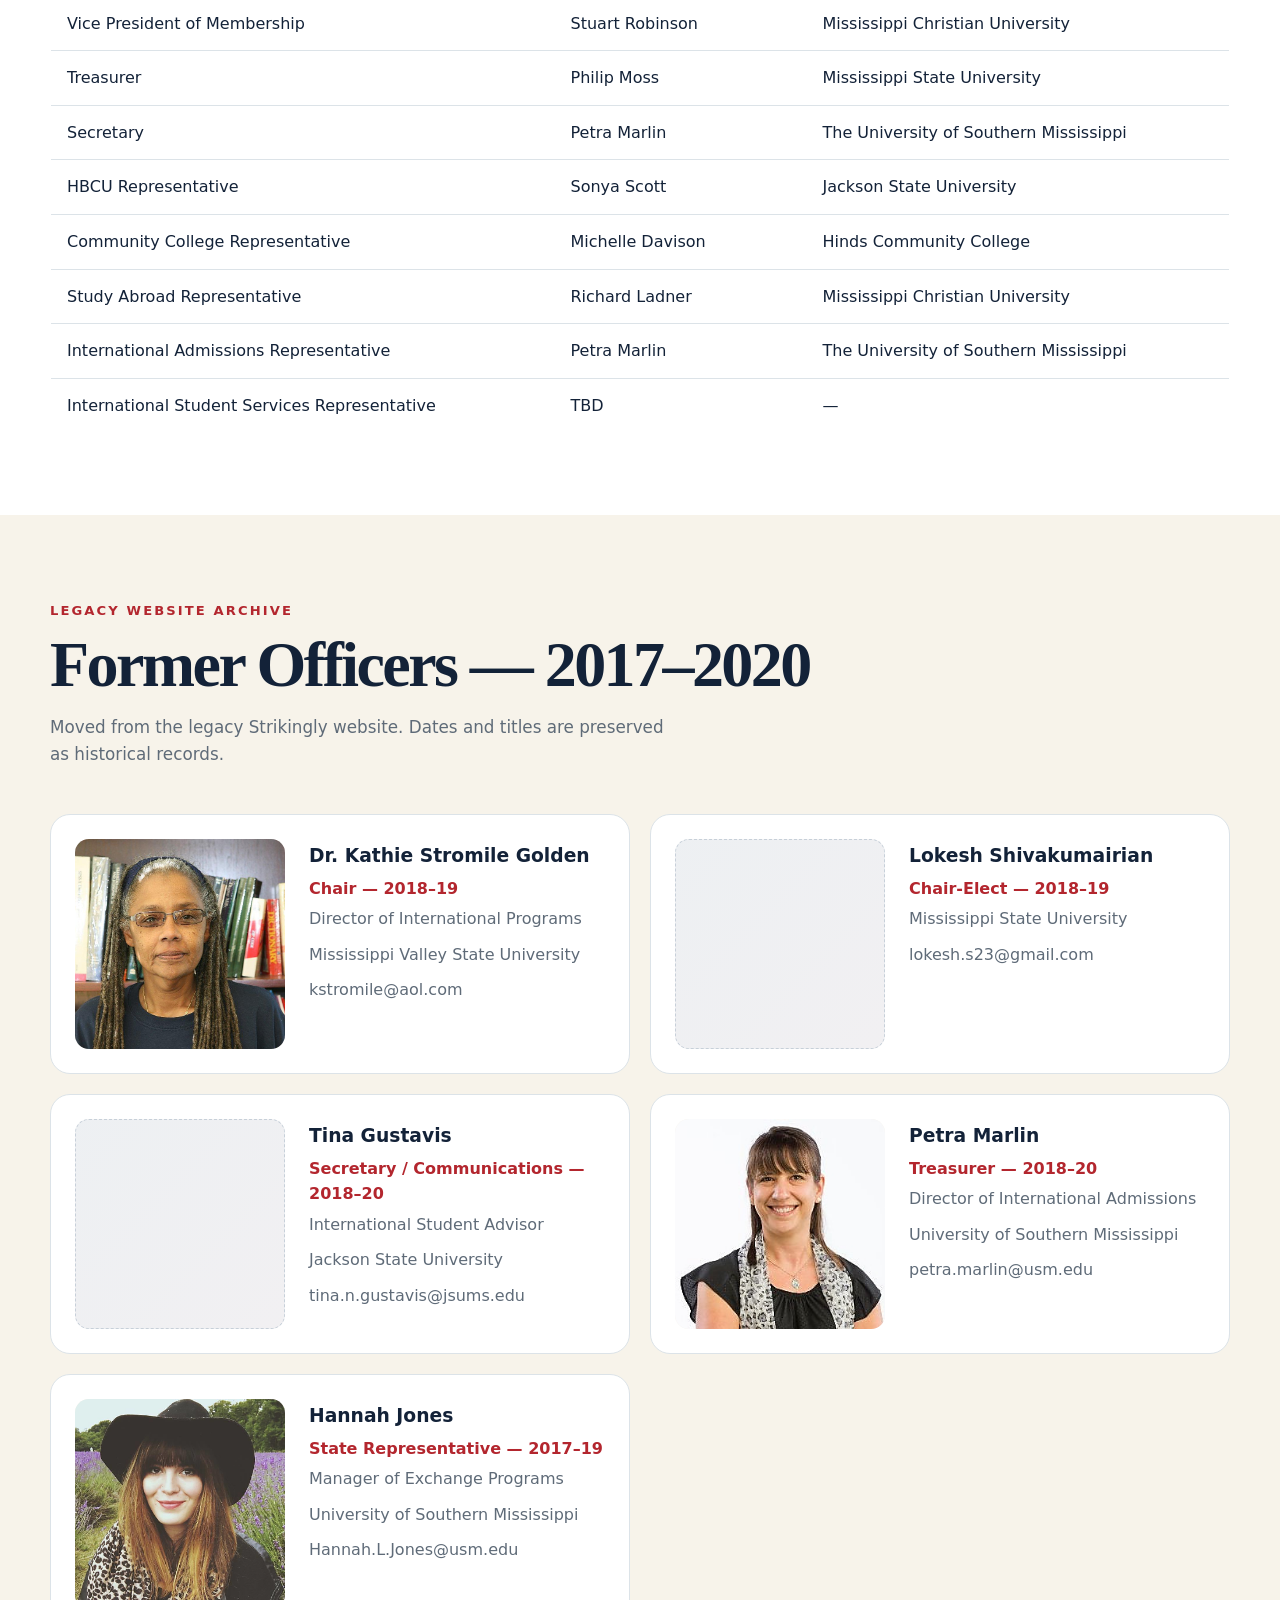
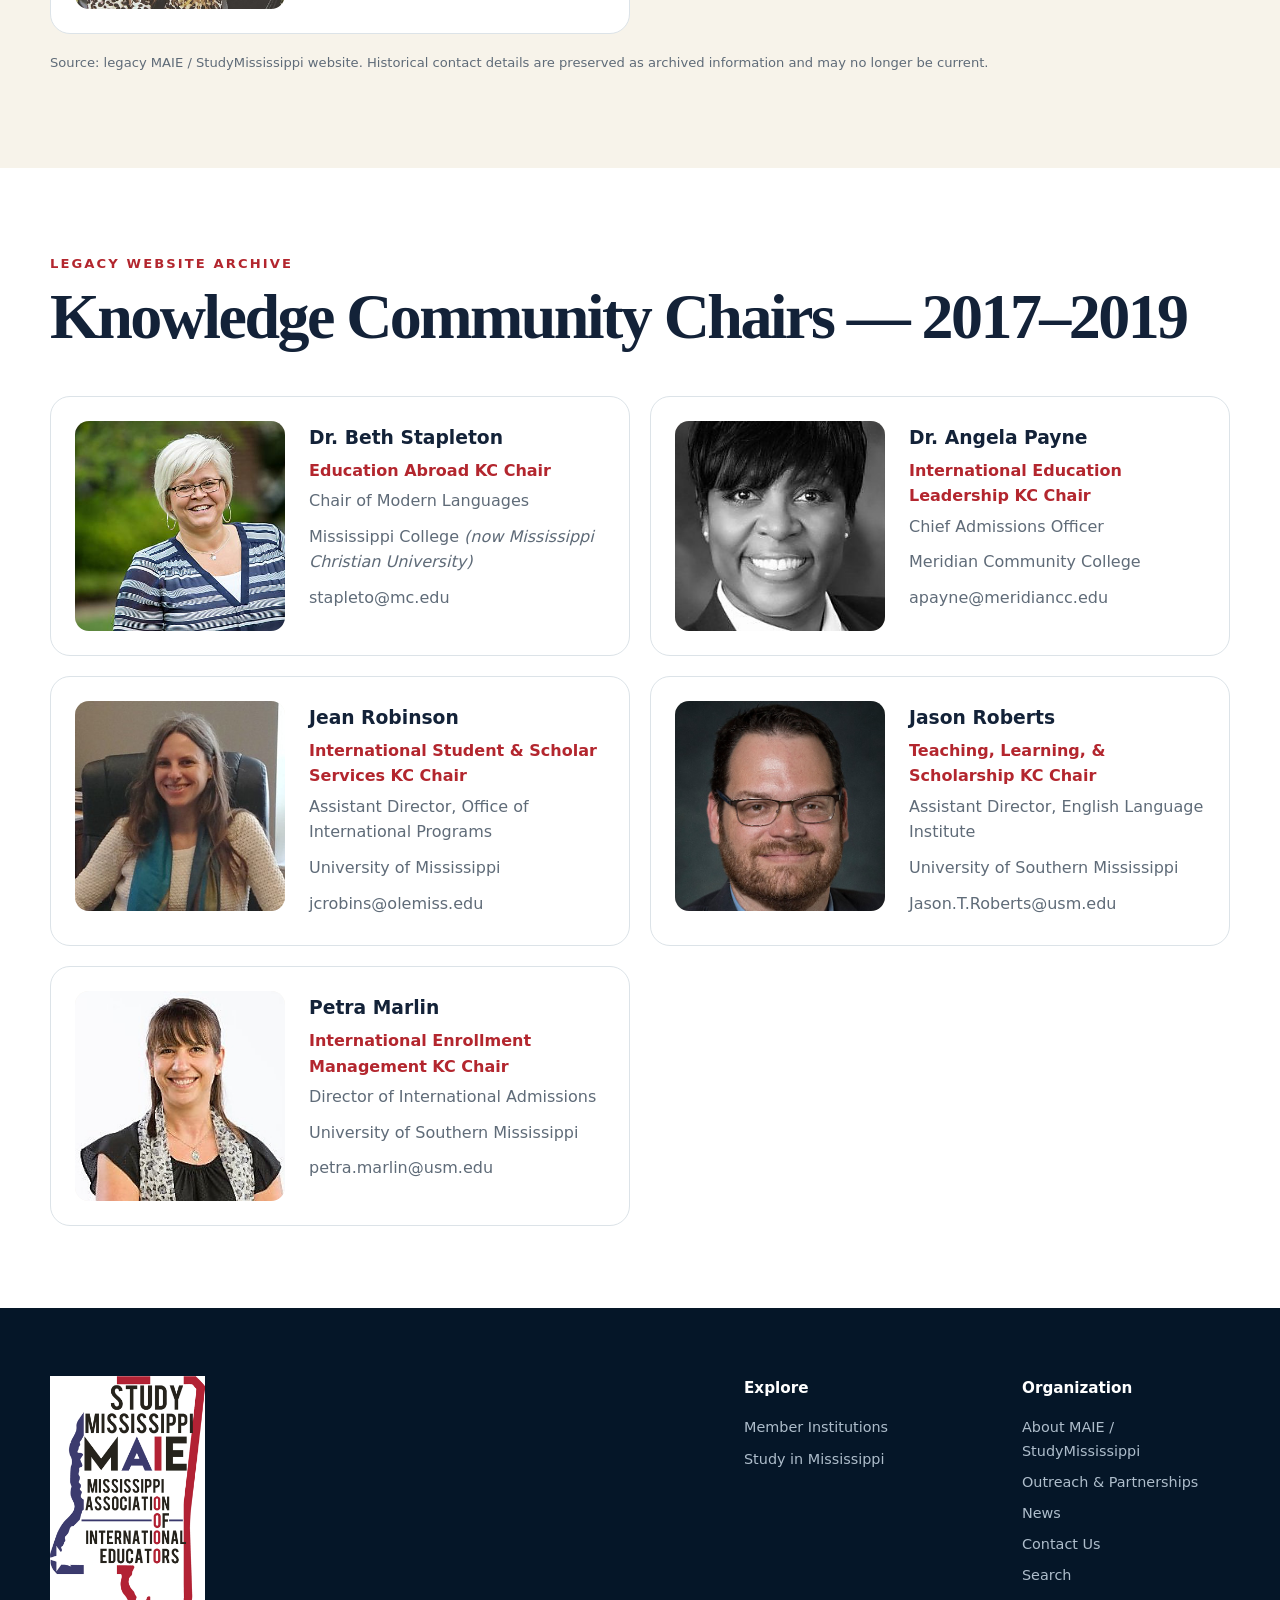
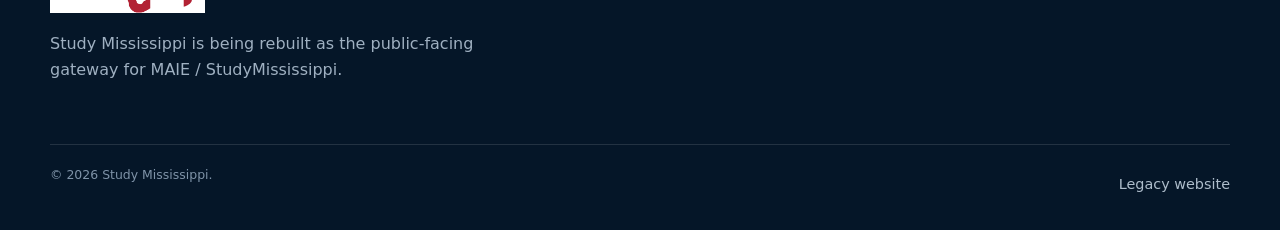
==== commit 6ec85e89: "Simplify About page mission and remove obsolete sections" ====
--- a/about.html
+++ b/about.html
@@ -1,4 +1,4 @@
-<!doctype html><html lang="en"><head><meta charset="utf-8"><meta name="viewport" content="width=device-width, initial-scale=1"><meta name="description" content="About MAIE / StudyMississippi - Study Mississippi"><title>About MAIE / StudyMississippi | Study Mississippi</title><link rel="stylesheet" href="styles.css?v=20261002-nav-dropdowns"><!-- Local portrait originals synced into assets/people on 2026-10-01. --></head><body><a class="skip-link" href="#main">Skip to content</a>
+<!doctype html><html lang="en"><head><meta charset="utf-8"><meta name="viewport" content="width=device-width, initial-scale=1"><meta name="description" content="About MAIE / StudyMississippi - Study Mississippi"><title>About MAIE / StudyMississippi | Study Mississippi</title><link rel="stylesheet" href="styles.css?v=20261024-about-cleanup"><!-- Local portrait originals synced into assets/people on 2026-10-01. --></head><body><a class="skip-link" href="#main">Skip to content</a>
 <header class="site-header">
   <div class="utility-bar"><div class="container utility-inner"><span>MAIE / Study Mississippi</span></div></div>
   <div class="container nav-wrap">
@@ -6,12 +6,13 @@
     <button class="menu-toggle" type="button" aria-expanded="false" aria-controls="main-nav"><span></span><span></span><span></span><span class="sr-only">Open menu</span></button>
     <nav id="main-nav" class="main-nav" aria-label="Main navigation"><a href="about.html" aria-current="page">About MAIE / StudyMississippi</a><a href="member-institutions.html">Member Institutions</a><a href="study-in-mississippi.html">Study in Mississippi</a><a href="outreach-partnerships.html">Outreach &amp; Partnerships</a><a href="contact.html">Contact Us</a><a href="news.html">News</a><form class="header-search" action="search.html" method="get" role="search"><label class="sr-only" for="header-search-abouthtml">Search</label><input id="header-search-abouthtml" name="q" type="search" placeholder="Search"><button type="submit" aria-label="Search">⌕</button></form></nav>
   </div>
-</header><main id="main"><section class="page-hero"><div class="container"><div class="breadcrumbs"><a href="index.html">Home</a> / About MAIE / StudyMississippi</div><span class="section-kicker">Organization</span><h1>About MAIE / StudyMississippi</h1><p>Organizational information is separated from the student-facing Study Mississippi content, while historical material from the legacy website is preserved as an archive.</p></div></section><section class="page-section"><div class="container">
-<div class="content-grid">
-<article class="info-card"><span class="section-kicker">Mission</span><h2>Current approved mission statement</h2><div class="pending-box"><h3>Board-approved text not supplied</h3><p>The redevelopment documents require a Mission section, but the supplied planning documents and legacy Strikingly page do not contain a current approved MAIE mission statement. This is intentionally left for board-approved content rather than being invented.</p></div>
-<p class="archive-note"><strong>Legacy StudyMississippi description:</strong> the 2018 NAFSA brochure described the consortium as connecting international students and professionals with quality Mississippi education and training.</p></article>
-<article class="info-card"><span class="section-kicker">Board of Officers</span><h2>Current board</h2><div class="pending-box"><h3>Current officer roster needed</h3><p>The legacy site lists officers for 2017–2020, not a current 2026 board. Those names are preserved below under Former Officers.</p></div></article>
+</header><main id="main"><section class="page-hero"><div class="container"><div class="breadcrumbs"><a href="index.html">Home</a> / About MAIE / StudyMississippi</div><span class="section-kicker">Organization</span><h1>About MAIE / StudyMississippi</h1><p>Organizational information is separated from the student-facing Study Mississippi content, while historical material from the legacy website is preserved as an archive.</p></div></section><section class="page-section" id="mission"><div class="container">
+<div class="section-heading">
+  <span class="section-kicker">Mission</span>
+  <h2>Current approved mission statement</h2>
 </div>
+<div class="pending-box"><h3>Board-approved text not supplied</h3><p>The redevelopment documents require a Mission section, but the supplied planning documents and legacy Strikingly page do not contain a current approved MAIE mission statement. This is intentionally left for board-approved content rather than being invented.</p></div>
+<p class="archive-note"><strong>Legacy StudyMississippi description:</strong> the 2018 NAFSA brochure described the consortium as connecting international students and professionals with quality Mississippi education and training.</p>
 </div></section>
 
 <section class="page-section" id="executive-board"><div class="container">
@@ -51,11 +52,8 @@
 <div class="profile-card"><img class="profile-photo" loading="lazy" decoding="async" src="assets/people/petra-marlin-kc.jpg" alt="Legacy section image from the 2018 MAIE website"><h3>Petra Marlin</h3><div class="role">International Enrollment Management KC Chair</div><p>Director of International Admissions</p><p>University of Southern Mississippi</p><p><a href="mailto:petra.marlin@usm.edu">petra.marlin@usm.edu</a></p></div>
 </div></div></section>
 
-<section class="page-section alt"><div class="container"><div class="content-grid">
-<article class="info-card"><span class="section-kicker">Strategic Plan</span><h2>Strategic Plan</h2><div class="pending-box"><p>No strategic plan content was included in the supplied files or legacy site. The section is retained because it is required by the Proposed Website Structure.</p></div></article>
-<article class="info-card"><span class="section-kicker">Constitution</span><h2>Constitution</h2><div class="pending-box"><p>No constitution text or file was included in the supplied materials. This section is reserved for the official document when provided.</p></div></article>
-</div></div></section></main><footer class="site-footer"><div class="container footer-grid">
+</main><footer class="site-footer"><div class="container footer-grid">
     <div class="footer-brand"><img src="assets/user-horizontal-logo.jpg" alt="Study Mississippi"><p>Study Mississippi is being rebuilt as the public-facing gateway for MAIE / StudyMississippi.</p></div>
     <div><h3>Explore</h3><a href="member-institutions.html">Member Institutions</a><a href="study-in-mississippi.html">Study in Mississippi</a></div>
     <div><h3>Organization</h3><a href="about.html">About MAIE / StudyMississippi</a><a href="outreach-partnerships.html">Outreach &amp; Partnerships</a><a href="news.html">News</a><a href="contact.html">Contact Us</a><a href="search.html">Search</a></div>
-  </div><div class="container footer-bottom"><span>© <span id="year"></span> Study Mississippi.</span><span><a href="https://maiestudyms.mystrikingly.com/" target="_blank" rel="noreferrer">Legacy website</a></span></div></footer><script src="script.js?v=20261002-nav-dropdowns"></script></body></html>+  </div><div class="container footer-bottom"><span>© <span id="year"></span> Study Mississippi.</span><span><a href="https://maiestudyms.mystrikingly.com/" target="_blank" rel="noreferrer">Legacy website</a></span></div></footer><script src="script.js?v=20261024-about-cleanup"></script></body></html>
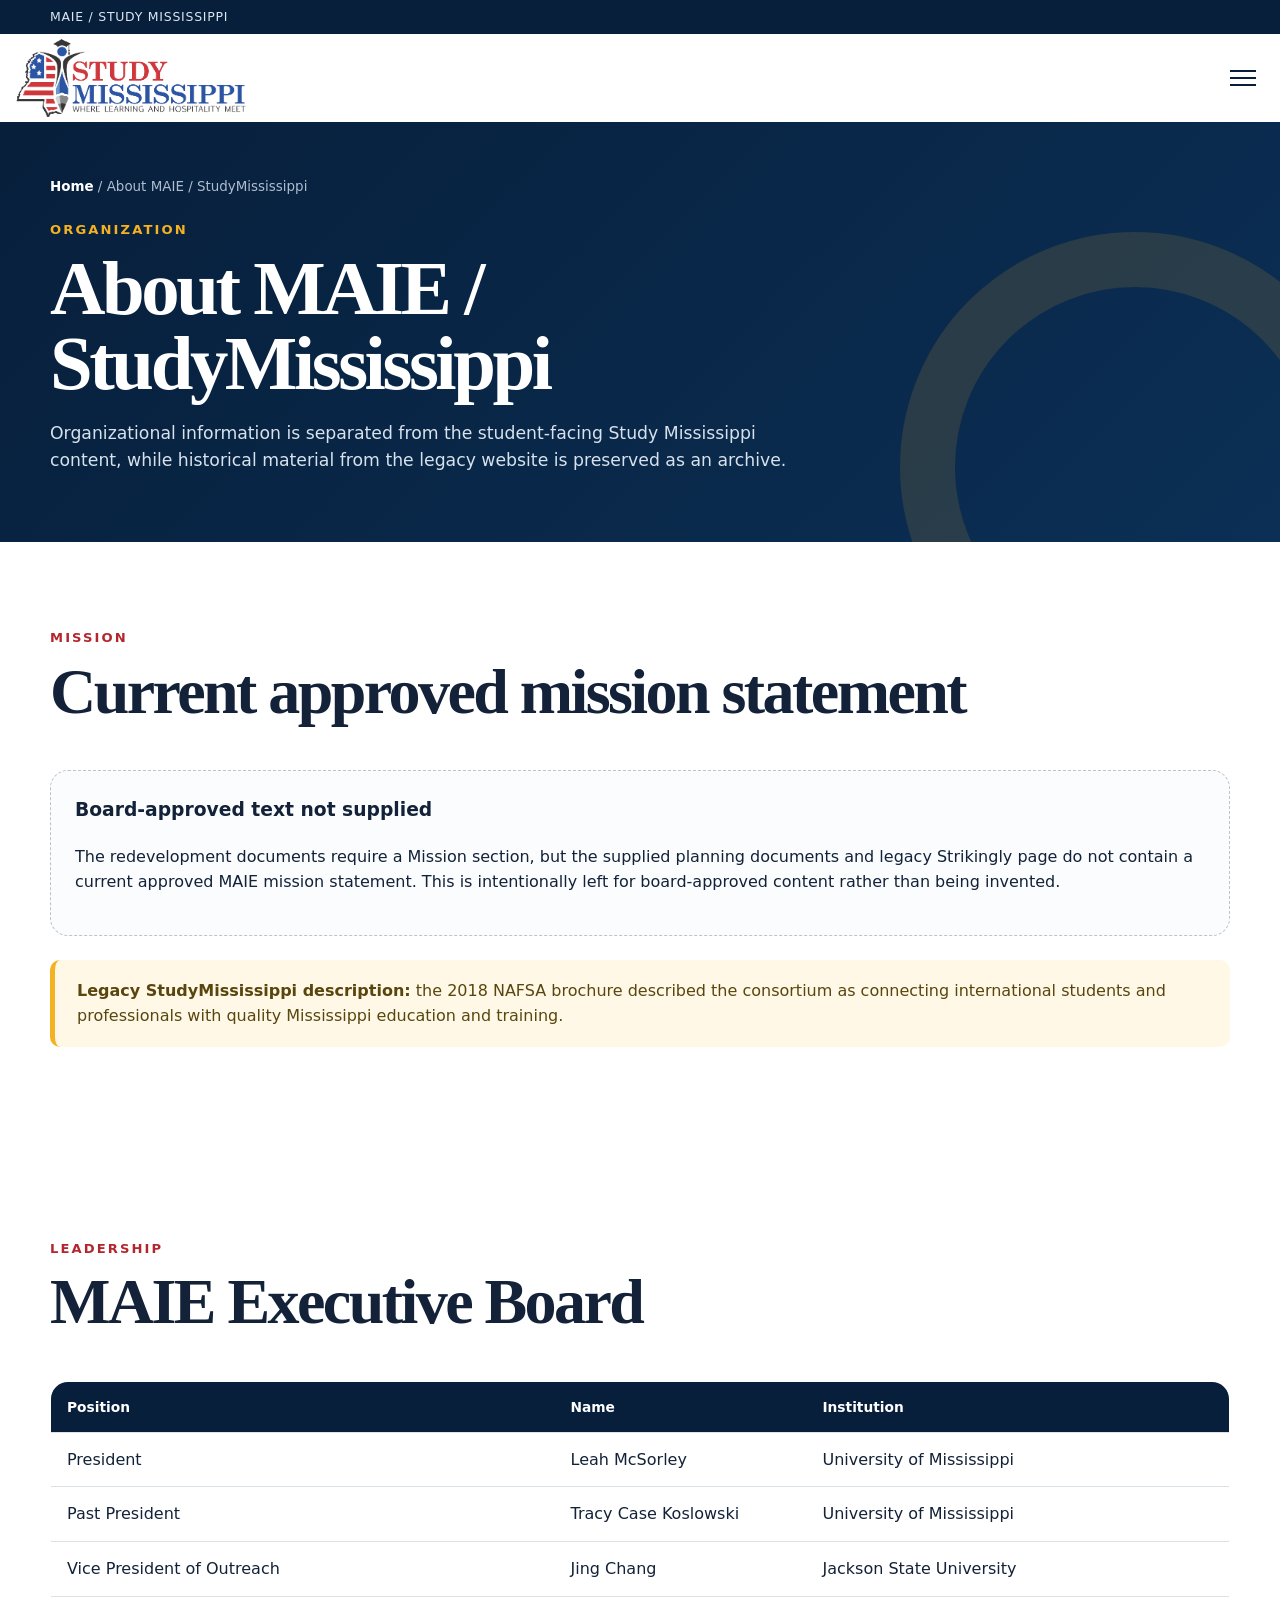
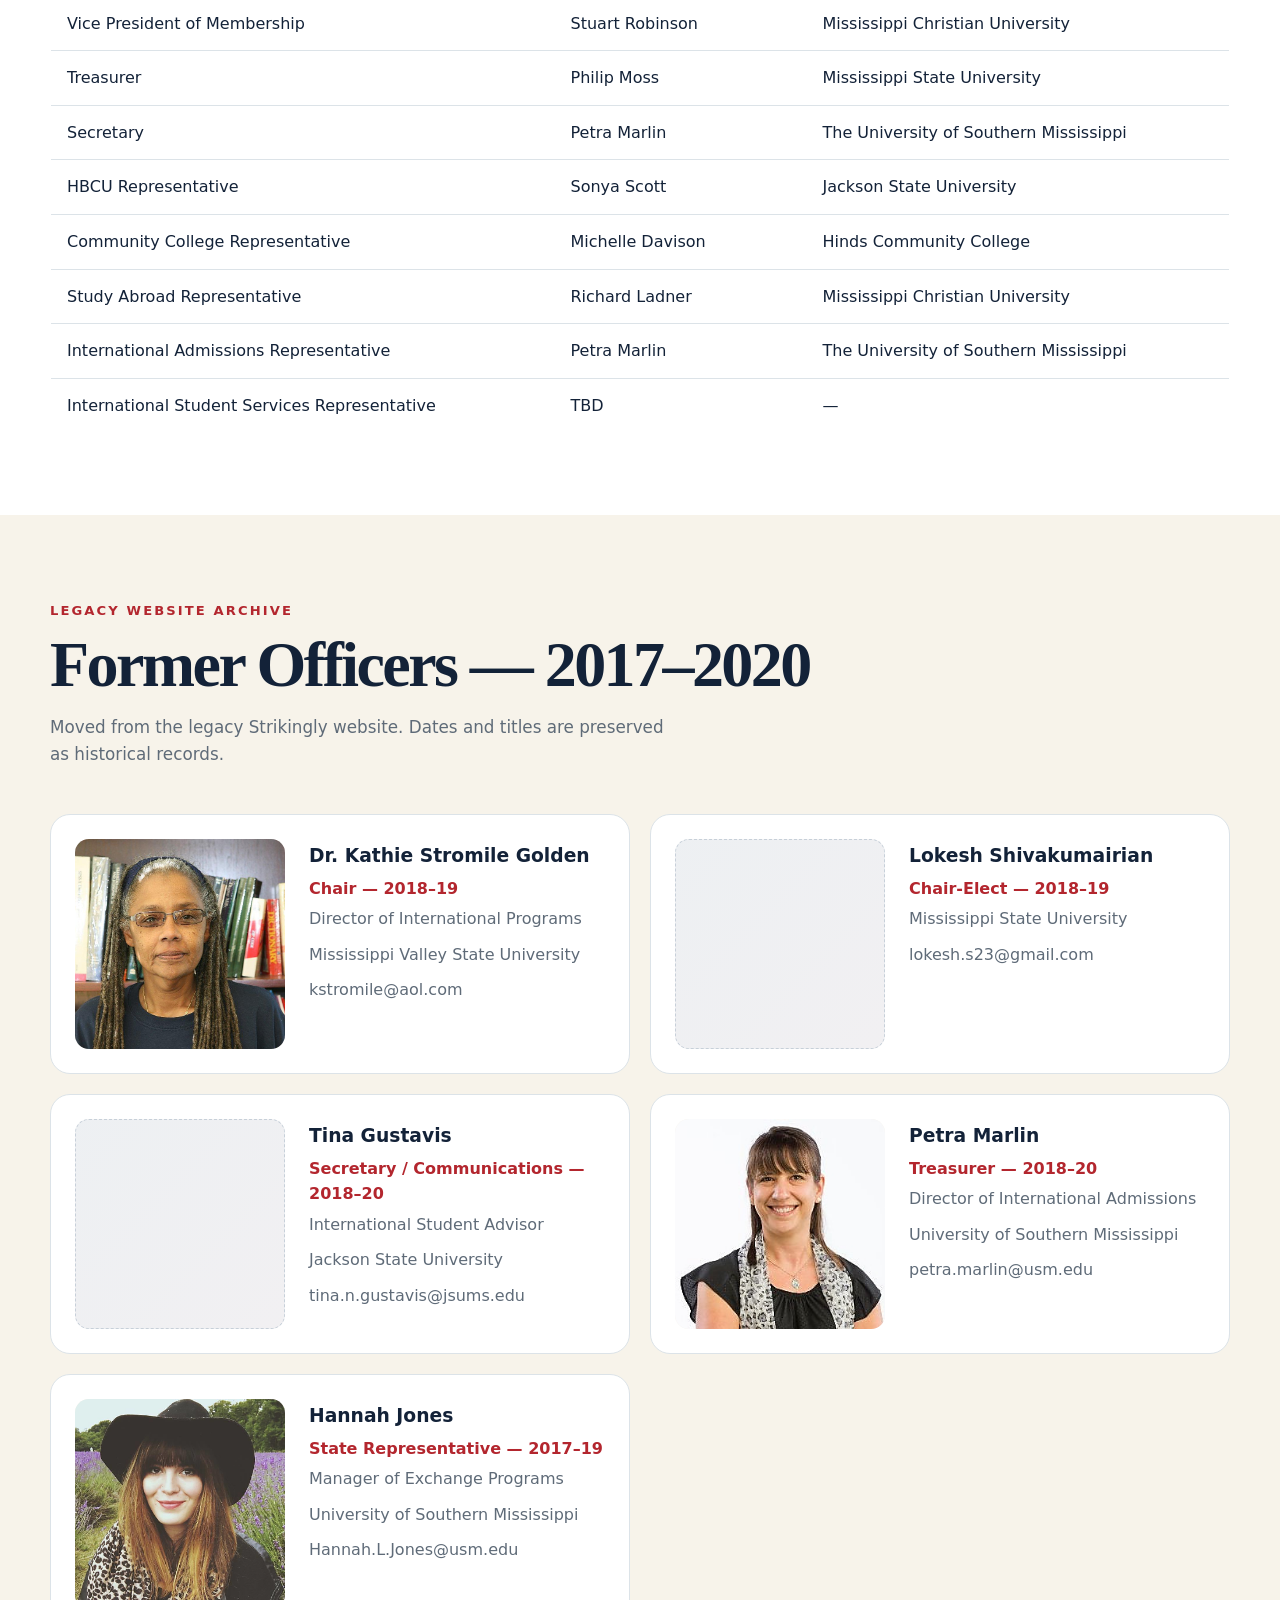
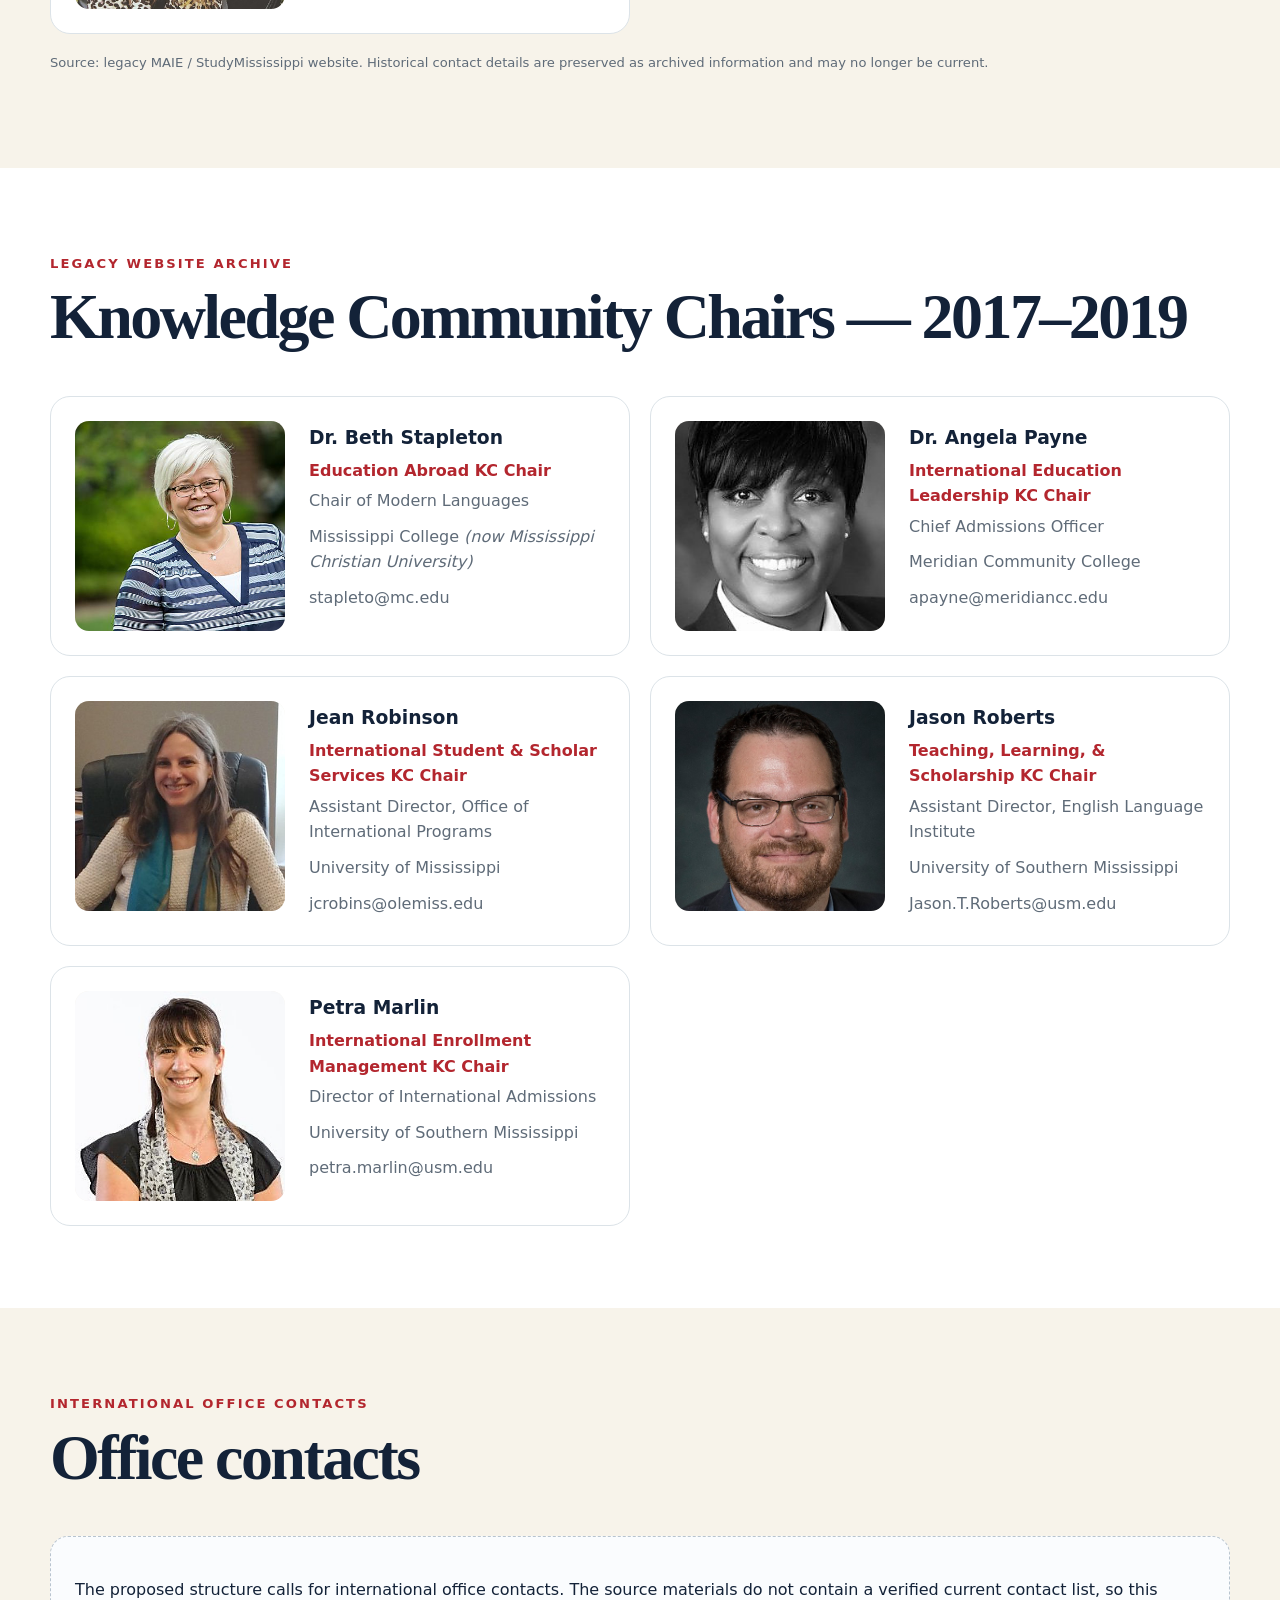
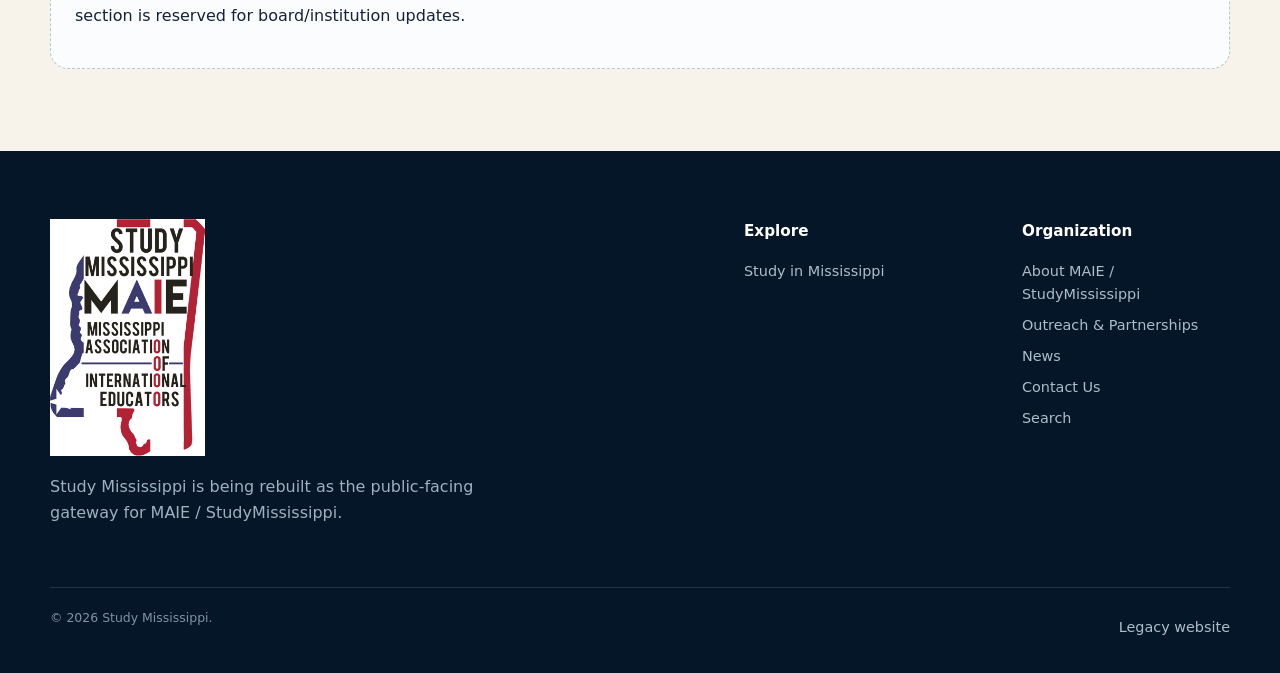
==== commit 9e52716b: "Move international office contacts to About page" ====
--- a/about.html
+++ b/about.html
@@ -1,10 +1,10 @@
-<!doctype html><html lang="en"><head><meta charset="utf-8"><meta name="viewport" content="width=device-width, initial-scale=1"><meta name="description" content="About MAIE / StudyMississippi - Study Mississippi"><title>About MAIE / StudyMississippi | Study Mississippi</title><link rel="stylesheet" href="styles.css?v=20261024-about-cleanup"><!-- Local portrait originals synced into assets/people on 2026-10-01. --></head><body><a class="skip-link" href="#main">Skip to content</a>
+<!doctype html><html lang="en"><head><meta charset="utf-8"><meta name="viewport" content="width=device-width, initial-scale=1"><meta name="description" content="About MAIE / StudyMississippi - Study Mississippi"><title>About MAIE / StudyMississippi | Study Mississippi</title><link rel="stylesheet" href="styles.css?v=20261030-member-page-retired"><!-- Local portrait originals synced into assets/people on 2026-10-01. --></head><body><a class="skip-link" href="#main">Skip to content</a>
 <header class="site-header">
   <div class="utility-bar"><div class="container utility-inner"><span>MAIE / Study Mississippi</span></div></div>
   <div class="container nav-wrap">
     <a class="brand" href="index.html" aria-label="Study Mississippi home"><img src="assets/user-horizontal-logo.jpg" alt="Study Mississippi"></a>
     <button class="menu-toggle" type="button" aria-expanded="false" aria-controls="main-nav"><span></span><span></span><span></span><span class="sr-only">Open menu</span></button>
-    <nav id="main-nav" class="main-nav" aria-label="Main navigation"><a href="about.html" aria-current="page">About MAIE / StudyMississippi</a><a href="member-institutions.html">Member Institutions</a><a href="study-in-mississippi.html">Study in Mississippi</a><a href="outreach-partnerships.html">Outreach &amp; Partnerships</a><a href="contact.html">Contact Us</a><a href="news.html">News</a><form class="header-search" action="search.html" method="get" role="search"><label class="sr-only" for="header-search-abouthtml">Search</label><input id="header-search-abouthtml" name="q" type="search" placeholder="Search"><button type="submit" aria-label="Search">⌕</button></form></nav>
+    <nav id="main-nav" class="main-nav" aria-label="Main navigation"><a href="about.html" aria-current="page">About MAIE / StudyMississippi</a><a href="study-in-mississippi.html">Study in Mississippi</a><a href="outreach-partnerships.html">Outreach &amp; Partnerships</a><a href="contact.html">Contact Us</a><a href="news.html">News</a><form class="header-search" action="search.html" method="get" role="search"><label class="sr-only" for="header-search-abouthtml">Search</label><input id="header-search-abouthtml" name="q" type="search" placeholder="Search"><button type="submit" aria-label="Search">⌕</button></form></nav>
   </div>
 </header><main id="main"><section class="page-hero"><div class="container"><div class="breadcrumbs"><a href="index.html">Home</a> / About MAIE / StudyMississippi</div><span class="section-kicker">Organization</span><h1>About MAIE / StudyMississippi</h1><p>Organizational information is separated from the student-facing Study Mississippi content, while historical material from the legacy website is preserved as an archive.</p></div></section><section class="page-section" id="mission"><div class="container">
 <div class="section-heading">
@@ -52,8 +52,13 @@
 <div class="profile-card"><img class="profile-photo" loading="lazy" decoding="async" src="assets/people/petra-marlin-kc.jpg" alt="Legacy section image from the 2018 MAIE website"><h3>Petra Marlin</h3><div class="role">International Enrollment Management KC Chair</div><p>Director of International Admissions</p><p>University of Southern Mississippi</p><p><a href="mailto:petra.marlin@usm.edu">petra.marlin@usm.edu</a></p></div>
 </div></div></section>
 
+<section class="page-section alt" id="international-office-contacts"><div class="container">
+<div class="section-heading"><span class="section-kicker">International Office Contacts</span><h2>Office contacts</h2></div>
+<div class="pending-box"><p>The proposed structure calls for international office contacts. The source materials do not contain a verified current contact list, so this section is reserved for board/institution updates.</p></div>
+</div></section>
+
 </main><footer class="site-footer"><div class="container footer-grid">
     <div class="footer-brand"><img src="assets/user-horizontal-logo.jpg" alt="Study Mississippi"><p>Study Mississippi is being rebuilt as the public-facing gateway for MAIE / StudyMississippi.</p></div>
-    <div><h3>Explore</h3><a href="member-institutions.html">Member Institutions</a><a href="study-in-mississippi.html">Study in Mississippi</a></div>
+    <div><h3>Explore</h3><a href="study-in-mississippi.html">Study in Mississippi</a></div>
     <div><h3>Organization</h3><a href="about.html">About MAIE / StudyMississippi</a><a href="outreach-partnerships.html">Outreach &amp; Partnerships</a><a href="news.html">News</a><a href="contact.html">Contact Us</a><a href="search.html">Search</a></div>
-  </div><div class="container footer-bottom"><span>© <span id="year"></span> Study Mississippi.</span><span><a href="https://maiestudyms.mystrikingly.com/" target="_blank" rel="noreferrer">Legacy website</a></span></div></footer><script src="script.js?v=20261024-about-cleanup"></script></body></html>+  </div><div class="container footer-bottom"><span>© <span id="year"></span> Study Mississippi.</span><span><a href="https://maiestudyms.mystrikingly.com/" target="_blank" rel="noreferrer">Legacy website</a></span></div></footer><script src="script.js?v=20261030-member-page-retired"></script></body></html>
--- a/styles.css
+++ b/styles.css
@@ -1226,3 +1226,30 @@
     min-height:430px;
   }
 }
+
+
+/* 2026-10-24 main navigation spacing */
+@media(min-width:1281px){
+  .site-header .main-nav{
+    gap:15px;
+  }
+}
+
+
+/* Contact Us reserved chevron spacing */
+@media(min-width:1281px){
+  .site-header .main-nav > a[href="contact.html"]{
+    padding-right:13px;
+  }
+}
+
+
+/* 2026-10-30 unified Study in Mississippi resource card height */
+.study-resource-band .study-link-card{
+  min-height:640px;
+}
+@media(max-width:700px){
+  .study-resource-band .study-link-card{
+    min-height:530px;
+  }
+}
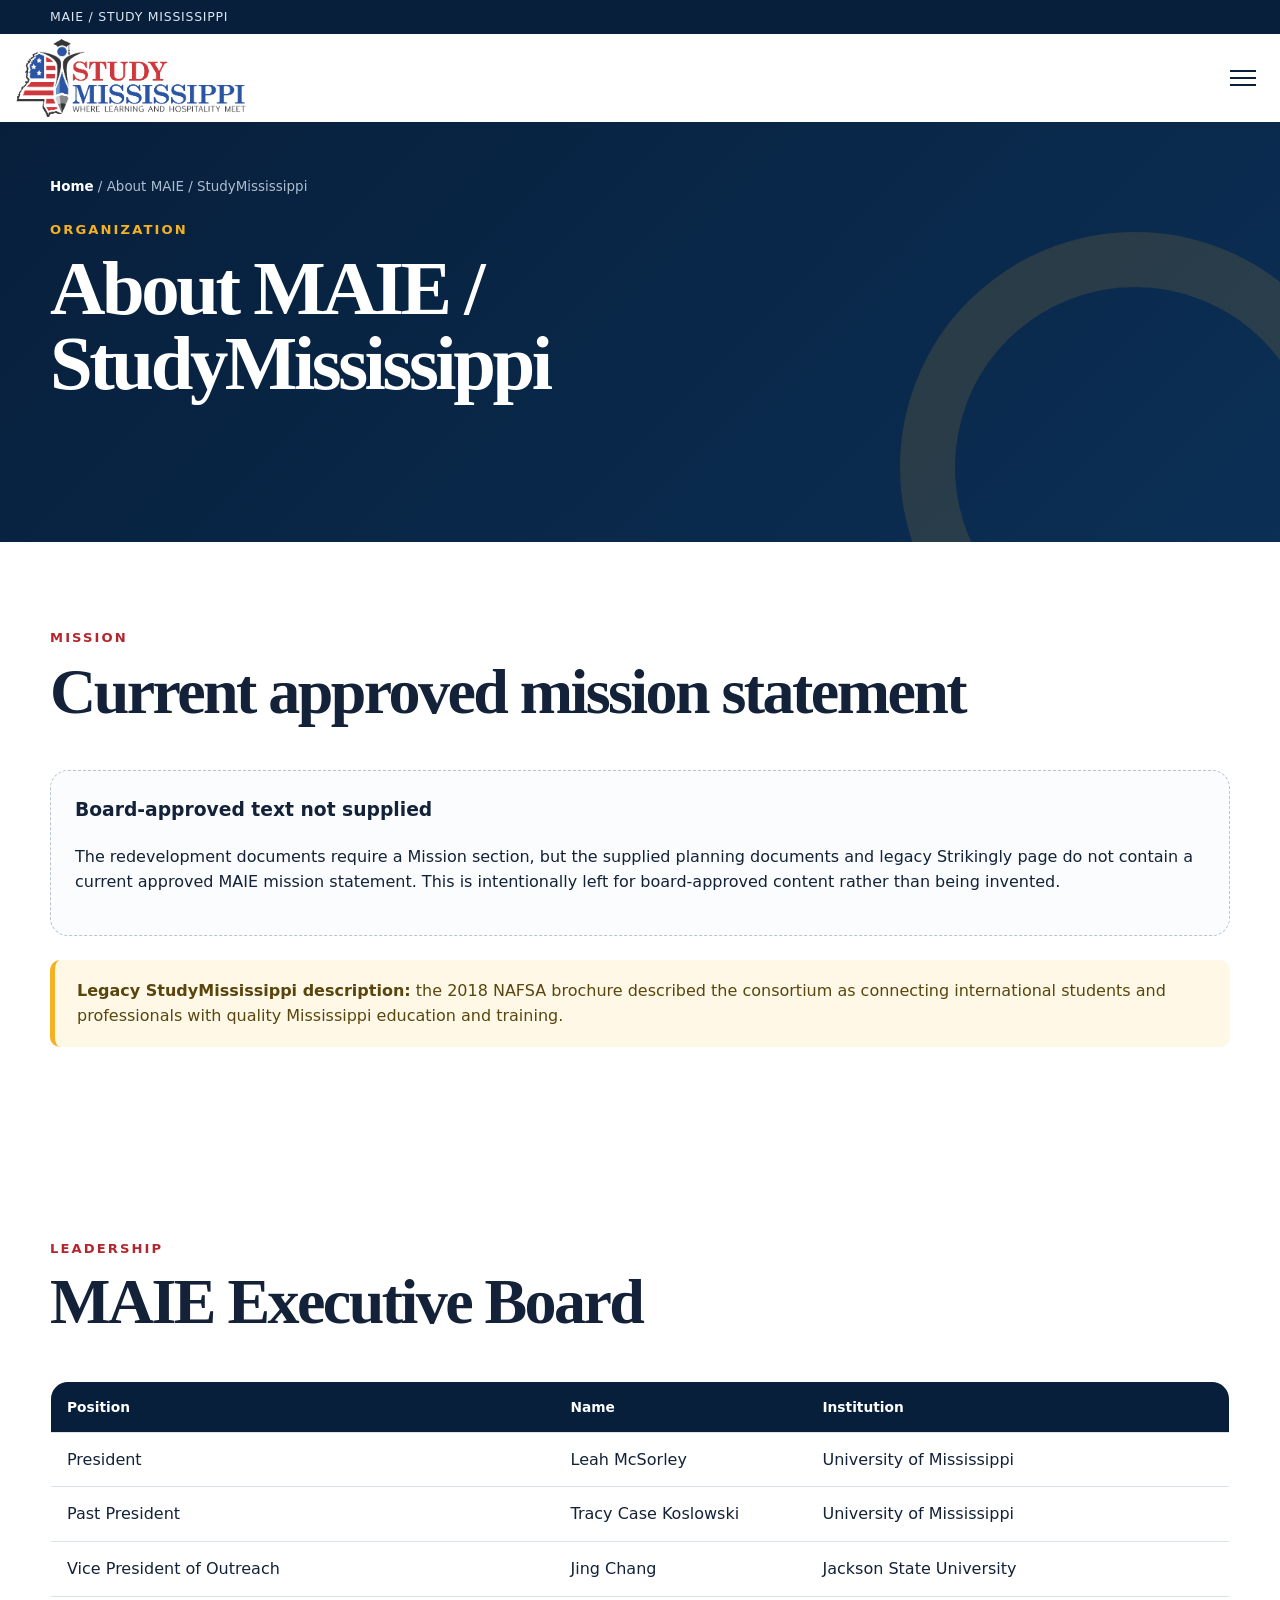
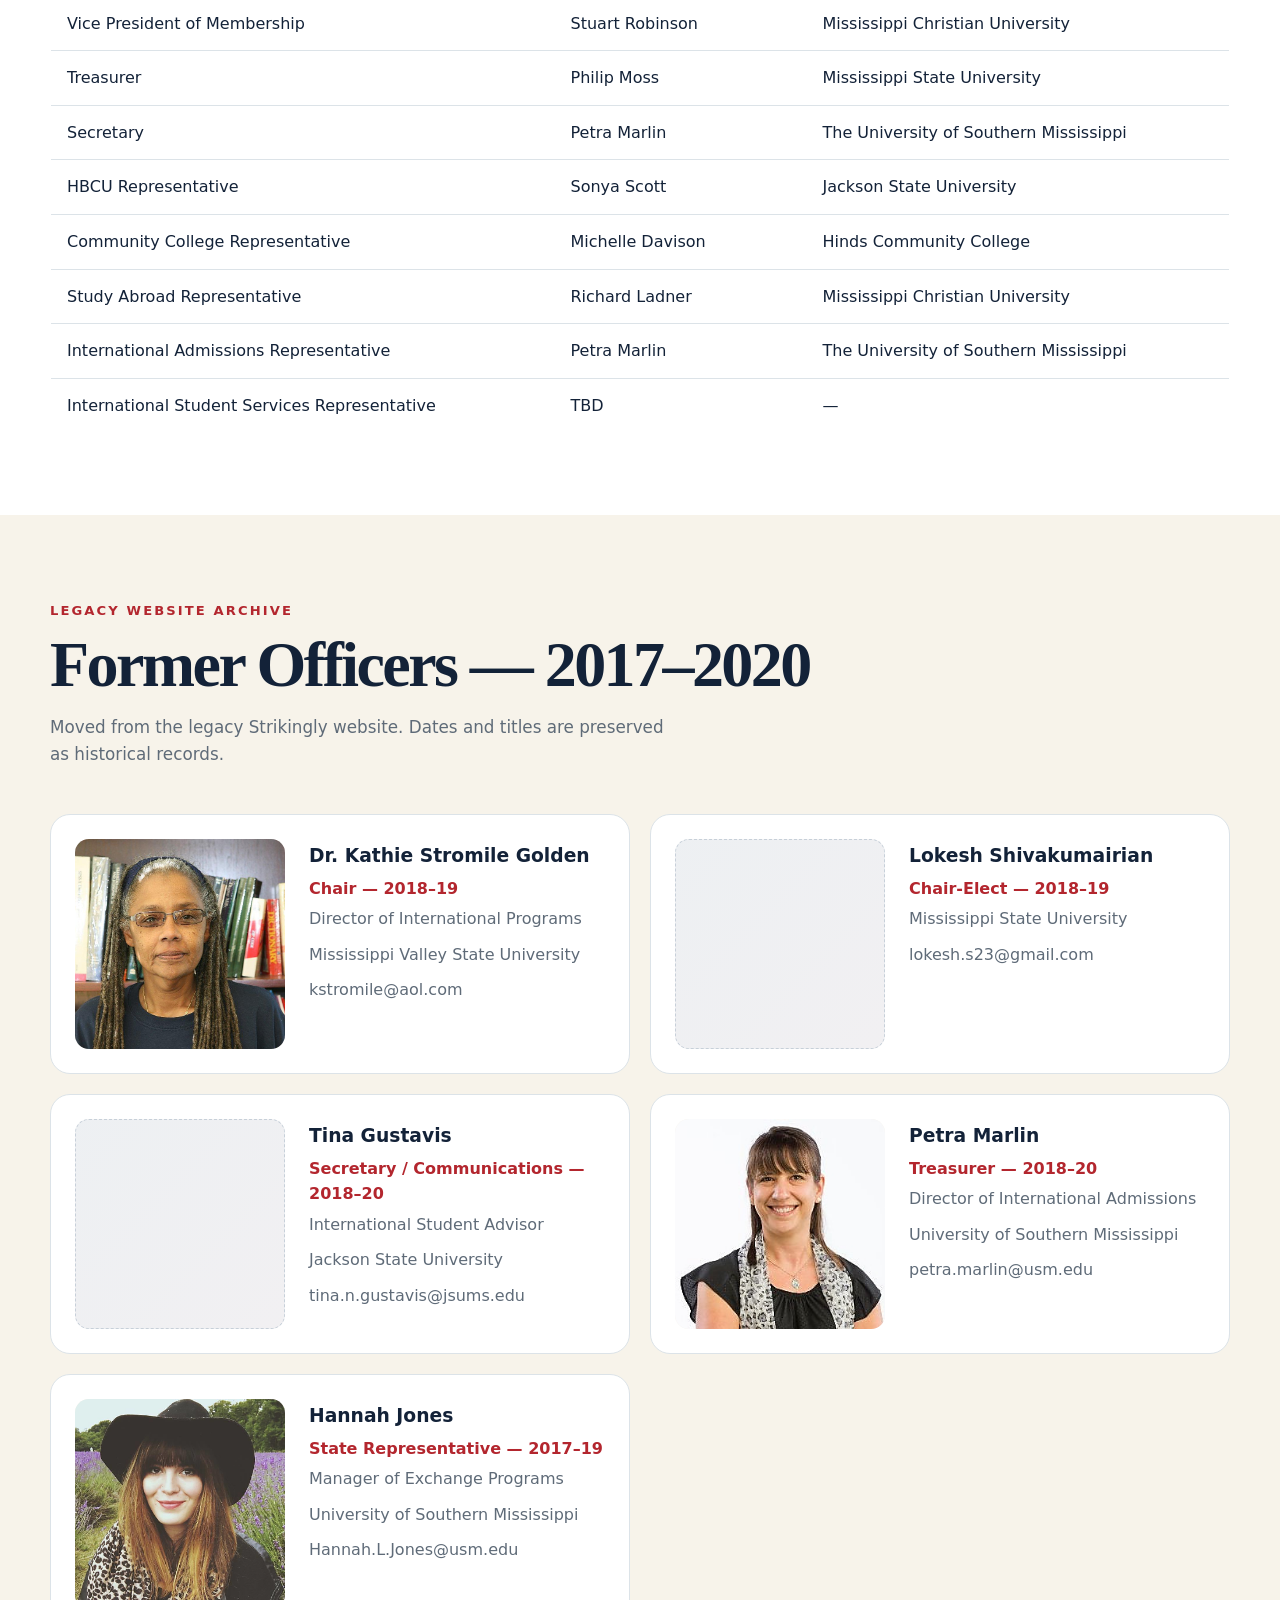
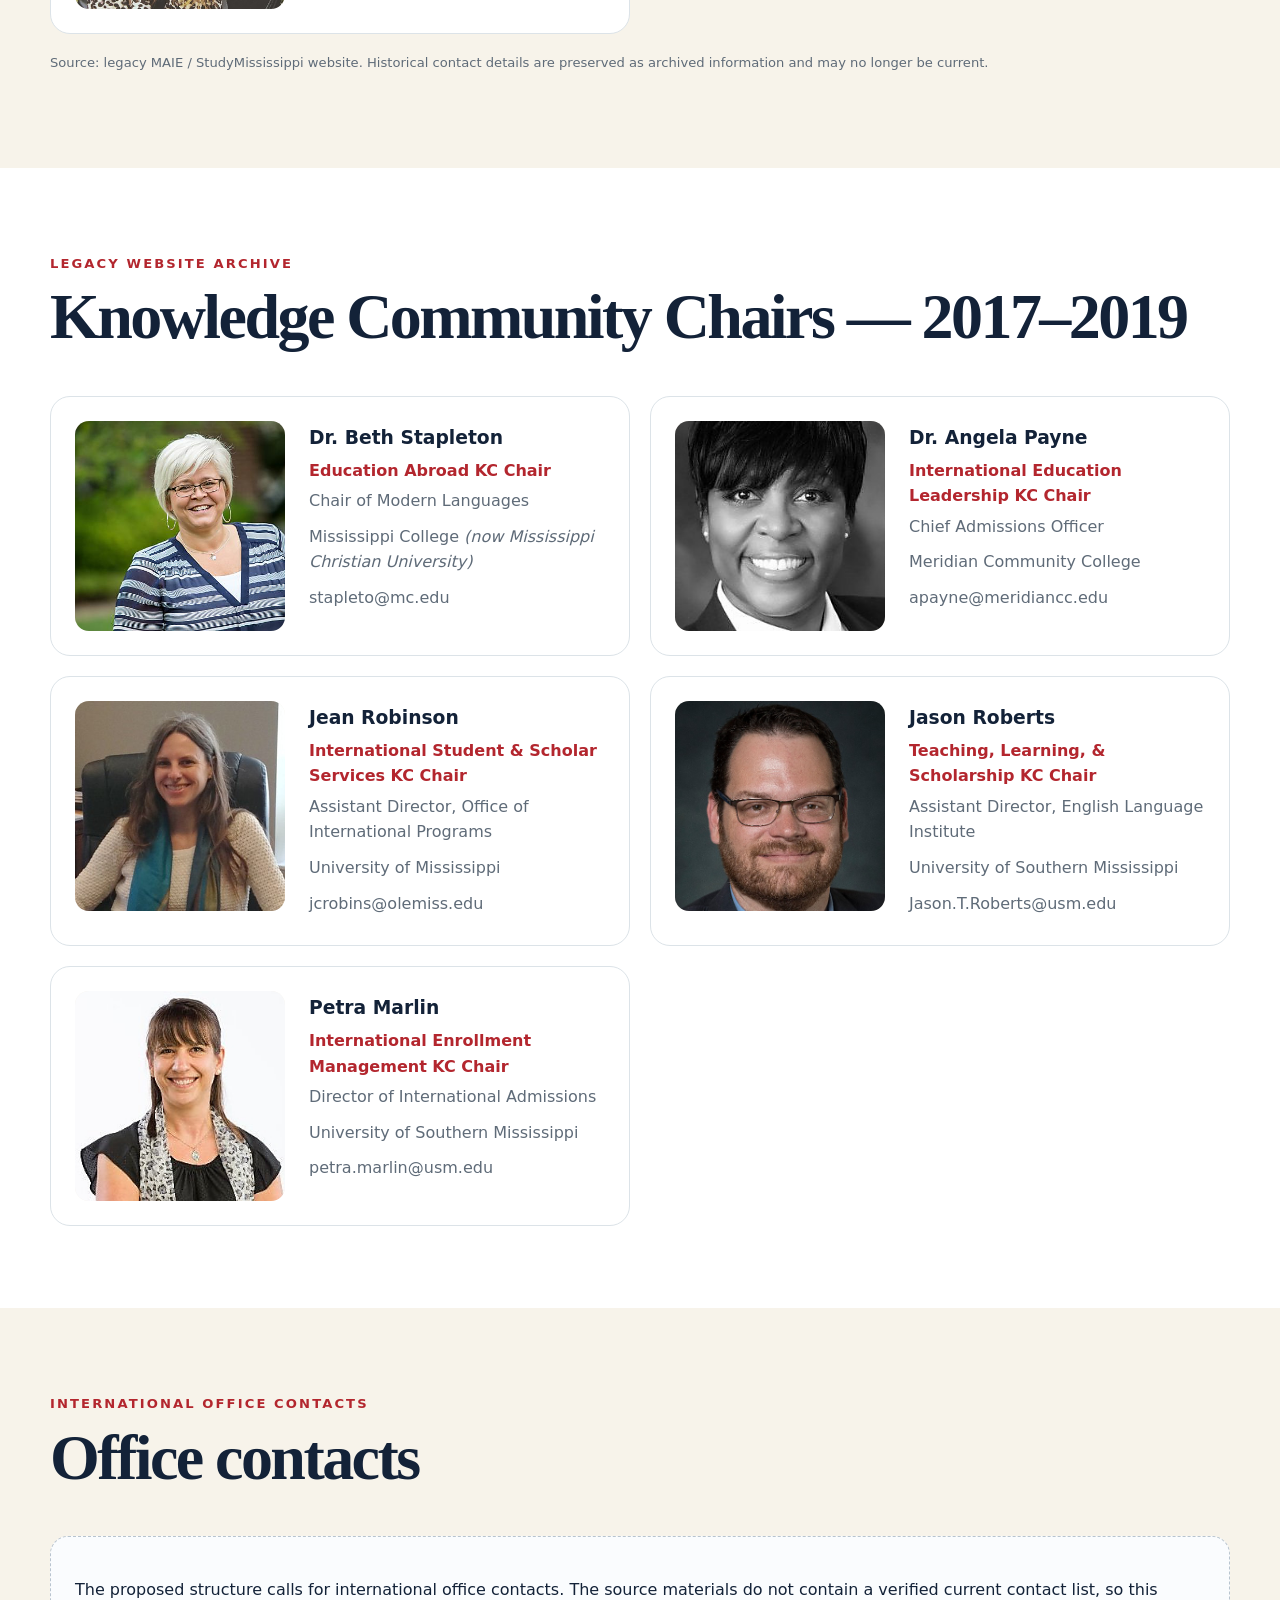
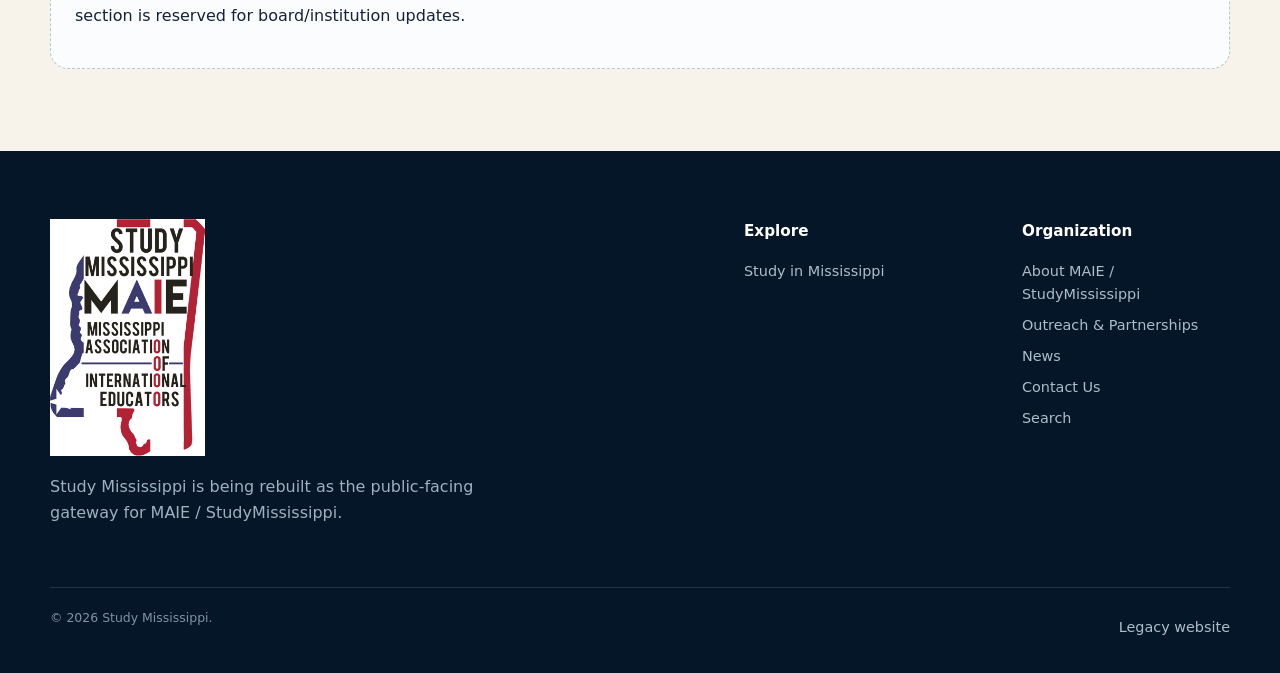
==== commit 5e247ad1: "Remove About page hero description" ====
--- a/about.html
+++ b/about.html
@@ -6,7 +6,7 @@
     <button class="menu-toggle" type="button" aria-expanded="false" aria-controls="main-nav"><span></span><span></span><span></span><span class="sr-only">Open menu</span></button>
     <nav id="main-nav" class="main-nav" aria-label="Main navigation"><a href="about.html" aria-current="page">About MAIE / StudyMississippi</a><a href="study-in-mississippi.html">Study in Mississippi</a><a href="outreach-partnerships.html">Outreach &amp; Partnerships</a><a href="contact.html">Contact Us</a><a href="news.html">News</a><form class="header-search" action="search.html" method="get" role="search"><label class="sr-only" for="header-search-abouthtml">Search</label><input id="header-search-abouthtml" name="q" type="search" placeholder="Search"><button type="submit" aria-label="Search">⌕</button></form></nav>
   </div>
-</header><main id="main"><section class="page-hero"><div class="container"><div class="breadcrumbs"><a href="index.html">Home</a> / About MAIE / StudyMississippi</div><span class="section-kicker">Organization</span><h1>About MAIE / StudyMississippi</h1><p>Organizational information is separated from the student-facing Study Mississippi content, while historical material from the legacy website is preserved as an archive.</p></div></section><section class="page-section" id="mission"><div class="container">
+</header><main id="main"><section class="page-hero"><div class="container"><div class="breadcrumbs"><a href="index.html">Home</a> / About MAIE / StudyMississippi</div><span class="section-kicker">Organization</span><h1>About MAIE / StudyMississippi</h1></div></section><section class="page-section" id="mission"><div class="container">
 <div class="section-heading">
   <span class="section-kicker">Mission</span>
   <h2>Current approved mission statement</h2>
@@ -61,4 +61,4 @@
     <div class="footer-brand"><img src="assets/user-horizontal-logo.jpg" alt="Study Mississippi"><p>Study Mississippi is being rebuilt as the public-facing gateway for MAIE / StudyMississippi.</p></div>
     <div><h3>Explore</h3><a href="study-in-mississippi.html">Study in Mississippi</a></div>
     <div><h3>Organization</h3><a href="about.html">About MAIE / StudyMississippi</a><a href="outreach-partnerships.html">Outreach &amp; Partnerships</a><a href="news.html">News</a><a href="contact.html">Contact Us</a><a href="search.html">Search</a></div>
-  </div><div class="container footer-bottom"><span>© <span id="year"></span> Study Mississippi.</span><span><a href="https://maiestudyms.mystrikingly.com/" target="_blank" rel="noreferrer">Legacy website</a></span></div></footer><script src="script.js?v=20261030-member-page-retired"></script></body></html>+  </div><div class="container footer-bottom"><span>© <span id="year"></span> Study Mississippi.</span><span><a href="https://maiestudyms.mystrikingly.com/" target="_blank" rel="noreferrer">Legacy website</a></span></div></footer><script src="script.js?v=20261030-home-structure-cleanup"></script></body></html>
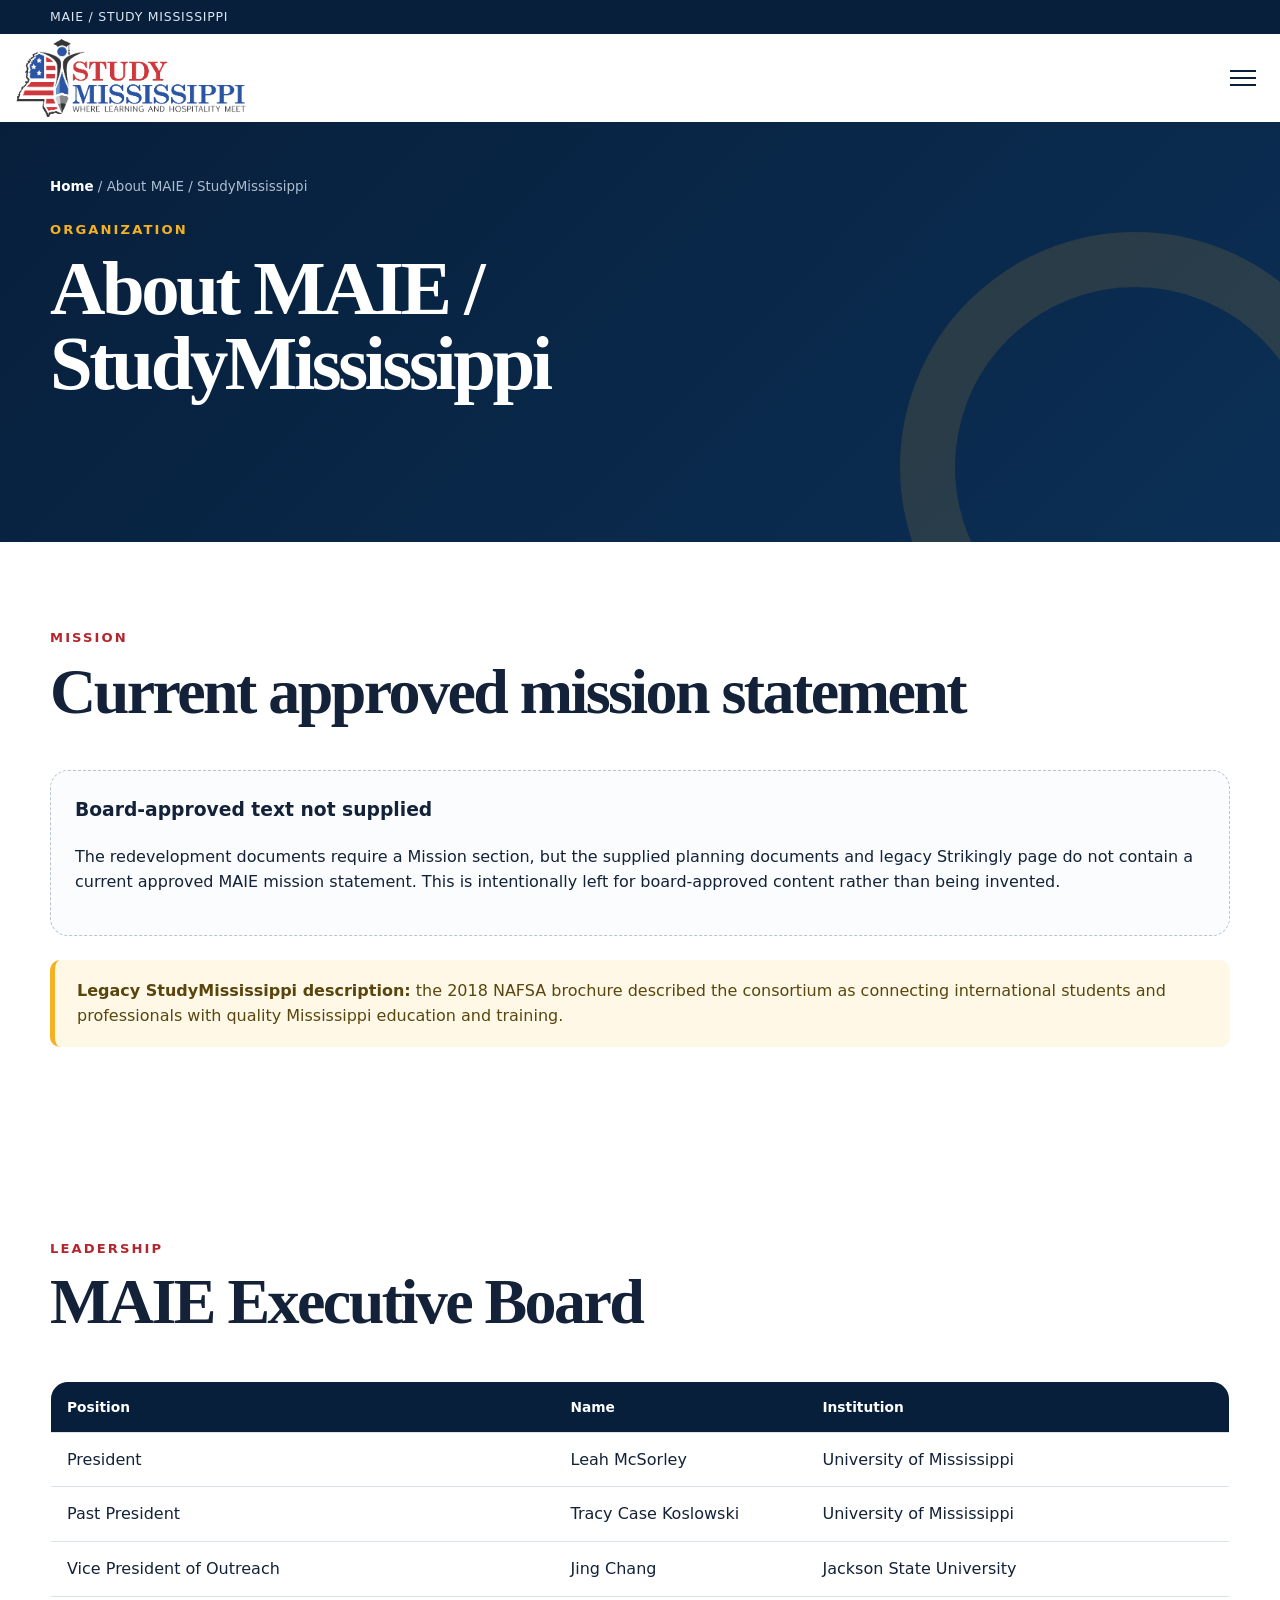
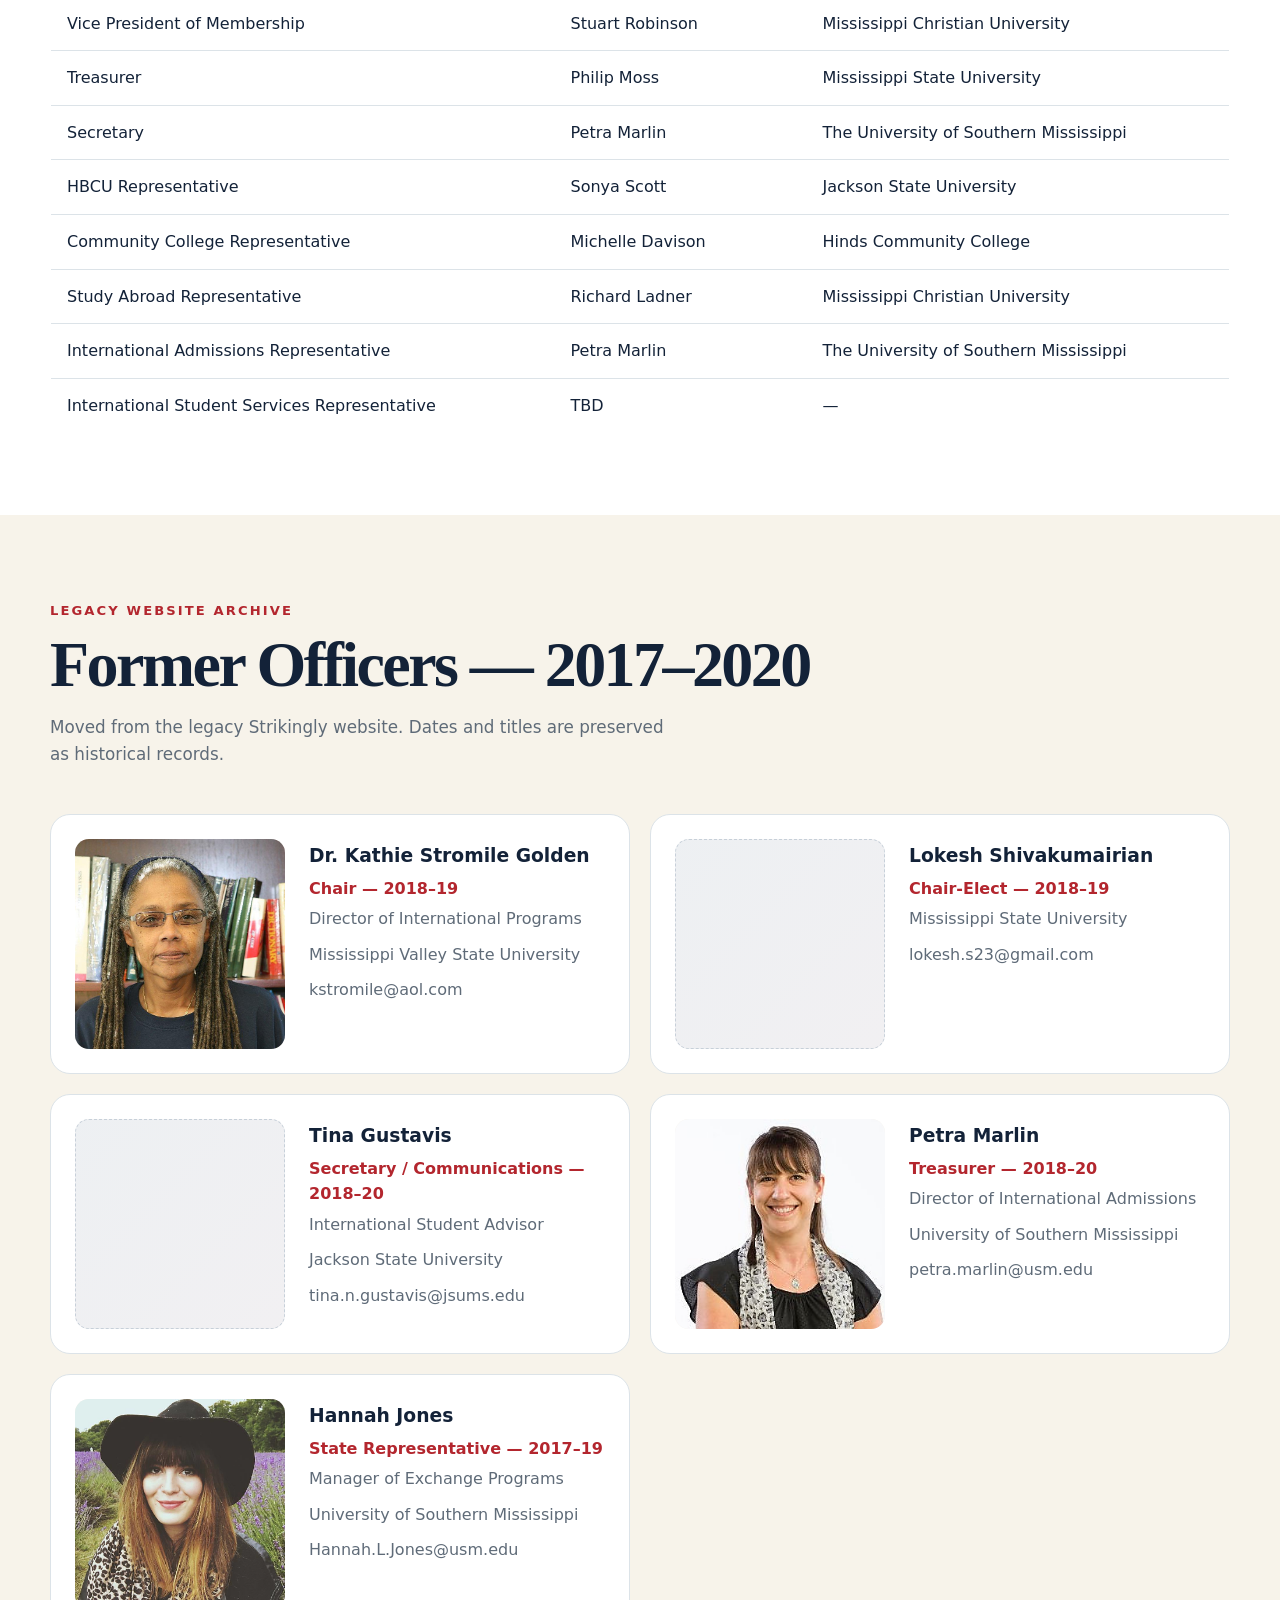
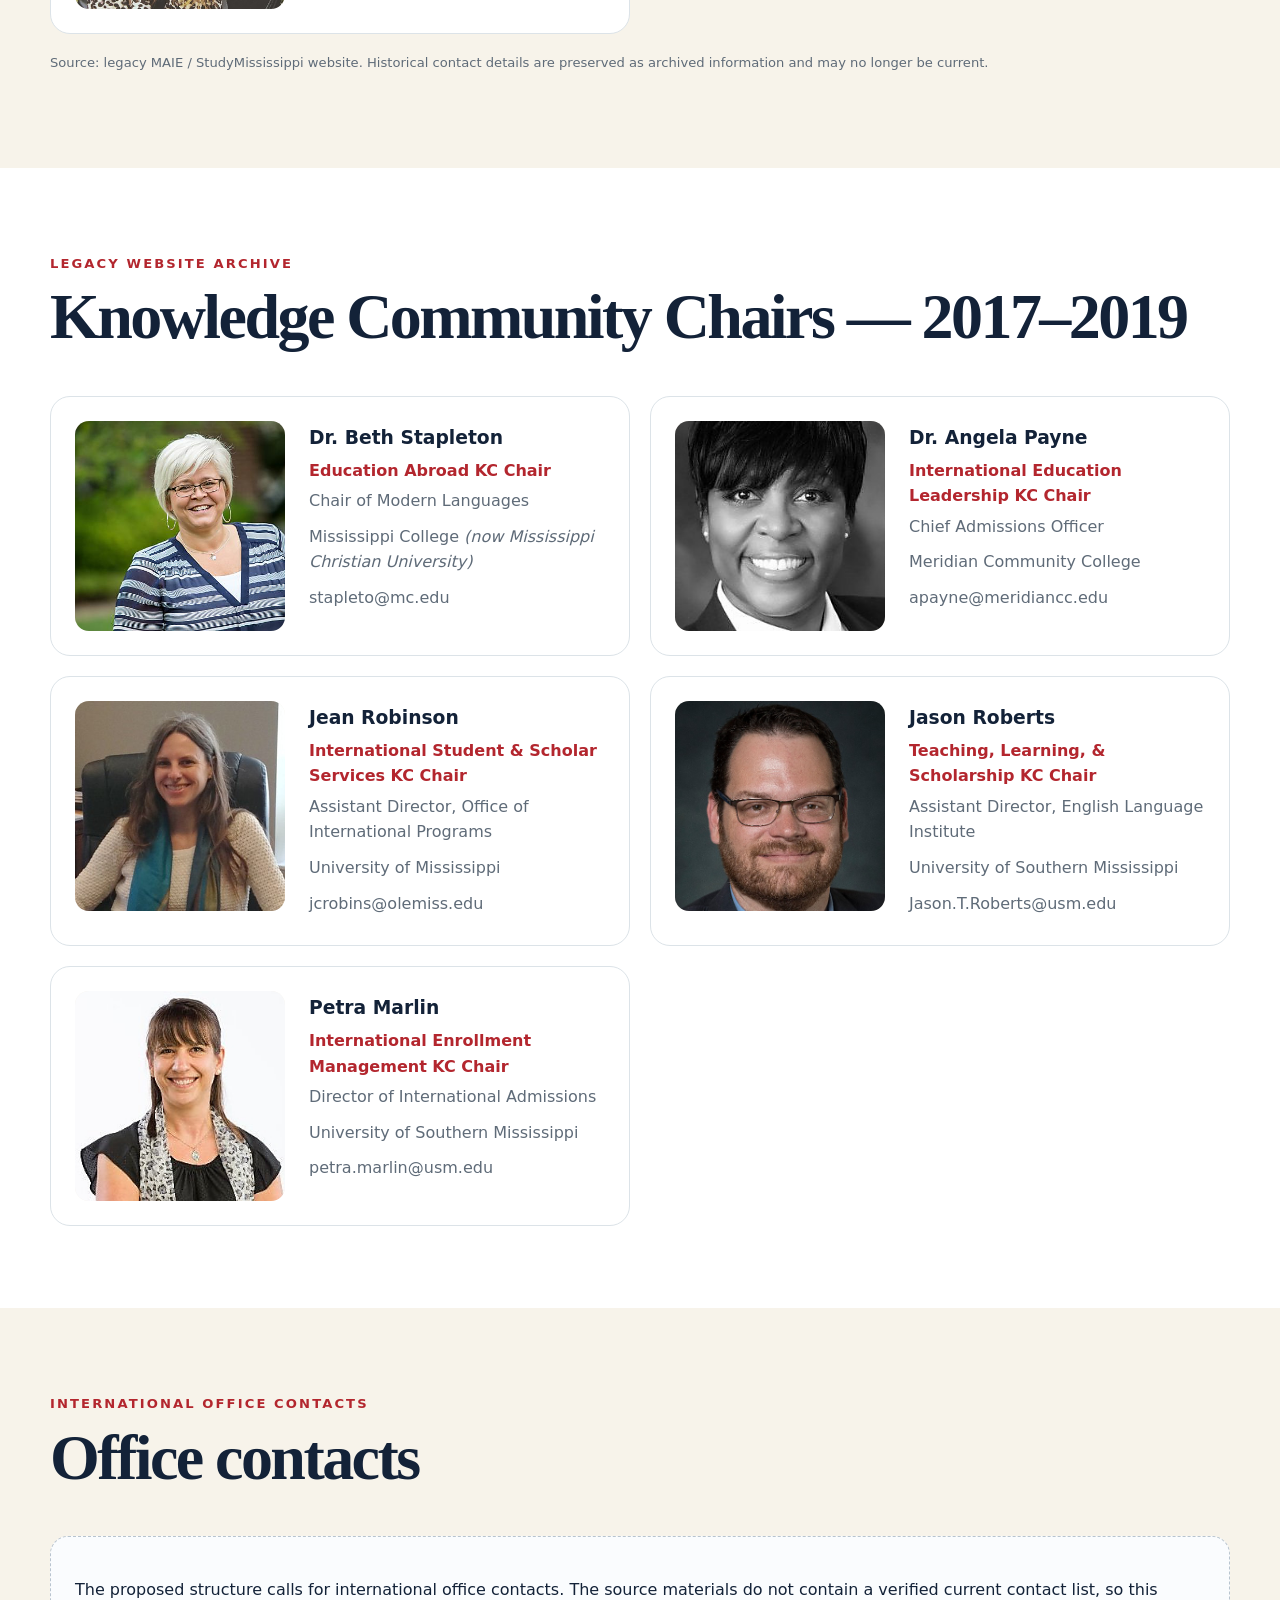
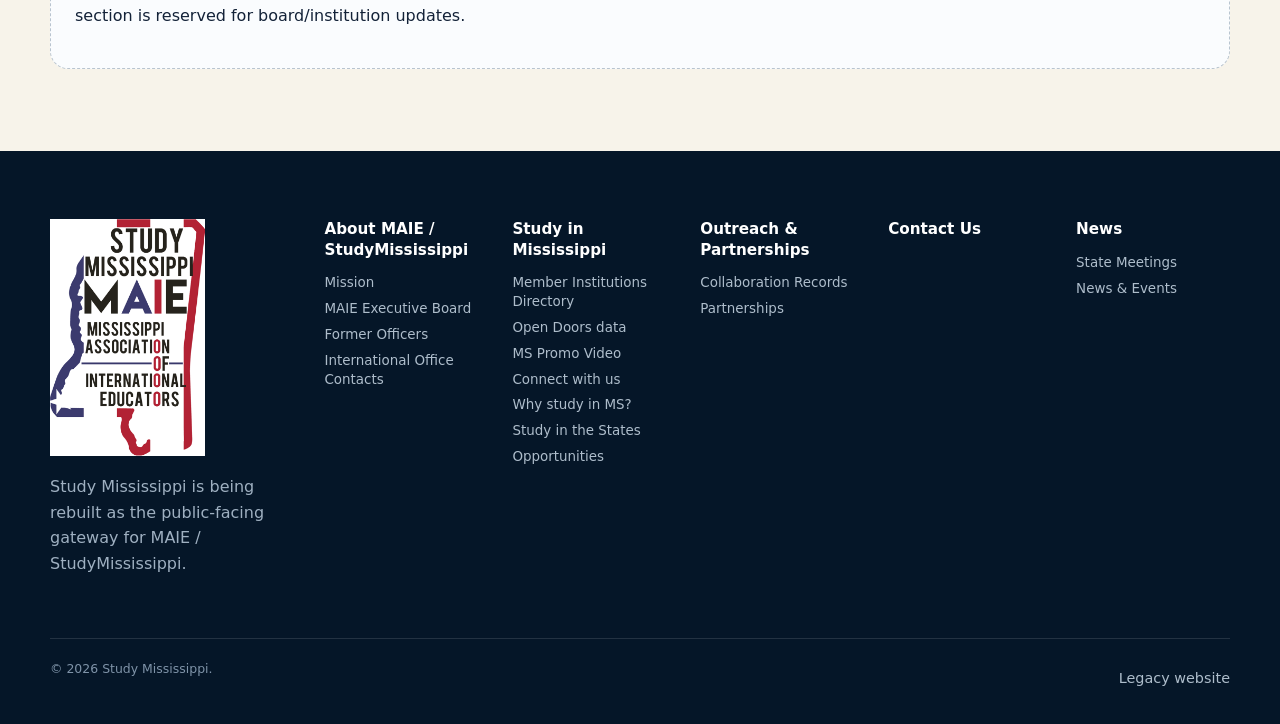
==== commit c0b212ee: "Group footer navigation in about.html" ====
--- a/about.html
+++ b/about.html
@@ -59,6 +59,34 @@
 
 </main><footer class="site-footer"><div class="container footer-grid">
     <div class="footer-brand"><img src="assets/user-horizontal-logo.jpg" alt="Study Mississippi"><p>Study Mississippi is being rebuilt as the public-facing gateway for MAIE / StudyMississippi.</p></div>
-    <div><h3>Explore</h3><a href="study-in-mississippi.html">Study in Mississippi</a></div>
-    <div><h3>Organization</h3><a href="about.html">About MAIE / StudyMississippi</a><a href="outreach-partnerships.html">Outreach &amp; Partnerships</a><a href="news.html">News</a><a href="contact.html">Contact Us</a><a href="search.html">Search</a></div>
-  </div><div class="container footer-bottom"><span>© <span id="year"></span> Study Mississippi.</span><span><a href="https://maiestudyms.mystrikingly.com/" target="_blank" rel="noreferrer">Legacy website</a></span></div></footer><script src="script.js?v=20261030-home-structure-cleanup"></script></body></html>+    <div class="footer-group">
+      <h3><a href="about.html">About MAIE / StudyMississippi</a></h3>
+      <a href="about.html#mission">Mission</a>
+      <a href="about.html#executive-board">MAIE Executive Board</a>
+      <a href="about.html#former-officers">Former Officers</a>
+      <a href="about.html#international-office-contacts">International Office Contacts</a>
+    </div>
+    <div class="footer-group">
+      <h3><a href="study-in-mississippi.html">Study in Mississippi</a></h3>
+      <a href="study-in-mississippi.html#directory">Member Institutions Directory</a>
+      <a href="study-in-mississippi.html#open-doors">Open Doors data</a>
+      <a href="study-in-mississippi.html#ms-promo-video">MS Promo Video</a>
+      <a href="study-in-mississippi.html#connect-with-us">Connect with us</a>
+      <a href="study-in-mississippi.html#why-study-ms">Why study in MS?</a>
+      <a href="study-in-mississippi.html#study-in-the-states">Study in the States</a>
+      <a href="study-in-mississippi.html#opportunities">Opportunities</a>
+    </div>
+    <div class="footer-group">
+      <h3><a href="outreach-partnerships.html">Outreach &amp; Partnerships</a></h3>
+      <a href="outreach-partnerships.html#collaboration-records">Collaboration Records</a>
+      <a href="outreach-partnerships.html#partnerships">Partnerships</a>
+    </div>
+    <div class="footer-group">
+      <h3><a href="contact.html">Contact Us</a></h3>
+    </div>
+    <div class="footer-group">
+      <h3><a href="news.html">News</a></h3>
+      <a href="news.html#state-meetings">State Meetings</a>
+      <a href="news.html#news-events">News &amp; Events</a>
+    </div>
+  </div><div class="container footer-bottom"><span>© <span id="year"></span> Study Mississippi.</span><span><a href="https://maiestudyms.mystrikingly.com/" target="_blank" rel="noreferrer">Legacy website</a></span></div></footer><script src="script.js?v=20261030-footer-groups"></script></body></html>
--- a/styles.css
+++ b/styles.css
@@ -1253,3 +1253,60 @@
     min-height:530px;
   }
 }
+
+
+/* Prospective MAIE member invitation card */
+.prospective-member-card{
+  border-style:dashed;
+  background:#fbfcfe;
+}
+.prospective-member-card:hover{
+  border-color:var(--red);
+  box-shadow:var(--shadow);
+  transform:translateY(-3px);
+}
+.prospective-member-mark{
+  font-size:2.2rem;
+  font-weight:500;
+  line-height:1;
+  color:var(--red);
+  background:#fff7f7;
+  border:1px dashed rgba(179,38,46,.35);
+}
+
+
+/* 2026-10-30 footer grouped navigation */
+.site-footer .footer-grid{
+  grid-template-columns:minmax(180px,1.25fr) repeat(5,minmax(120px,.8fr));
+  gap:34px;
+  align-items:start;
+}
+.site-footer .footer-group h3{
+  margin:0 0 14px;
+}
+.site-footer .footer-group h3 a{
+  color:#fff;
+  margin:0;
+  font-size:.95rem;
+  line-height:1.35;
+}
+.site-footer .footer-group h3 a:hover{
+  color:var(--gold);
+}
+.site-footer .footer-group > a{
+  margin:7px 0;
+  font-size:.84rem;
+  line-height:1.4;
+}
+@media(max-width:1100px){
+  .site-footer .footer-grid{
+    grid-template-columns:1.3fr repeat(3,minmax(150px,1fr));
+    gap:34px 28px;
+  }
+}
+@media(max-width:760px){
+  .site-footer .footer-grid{
+    grid-template-columns:1fr;
+    gap:30px;
+  }
+}
